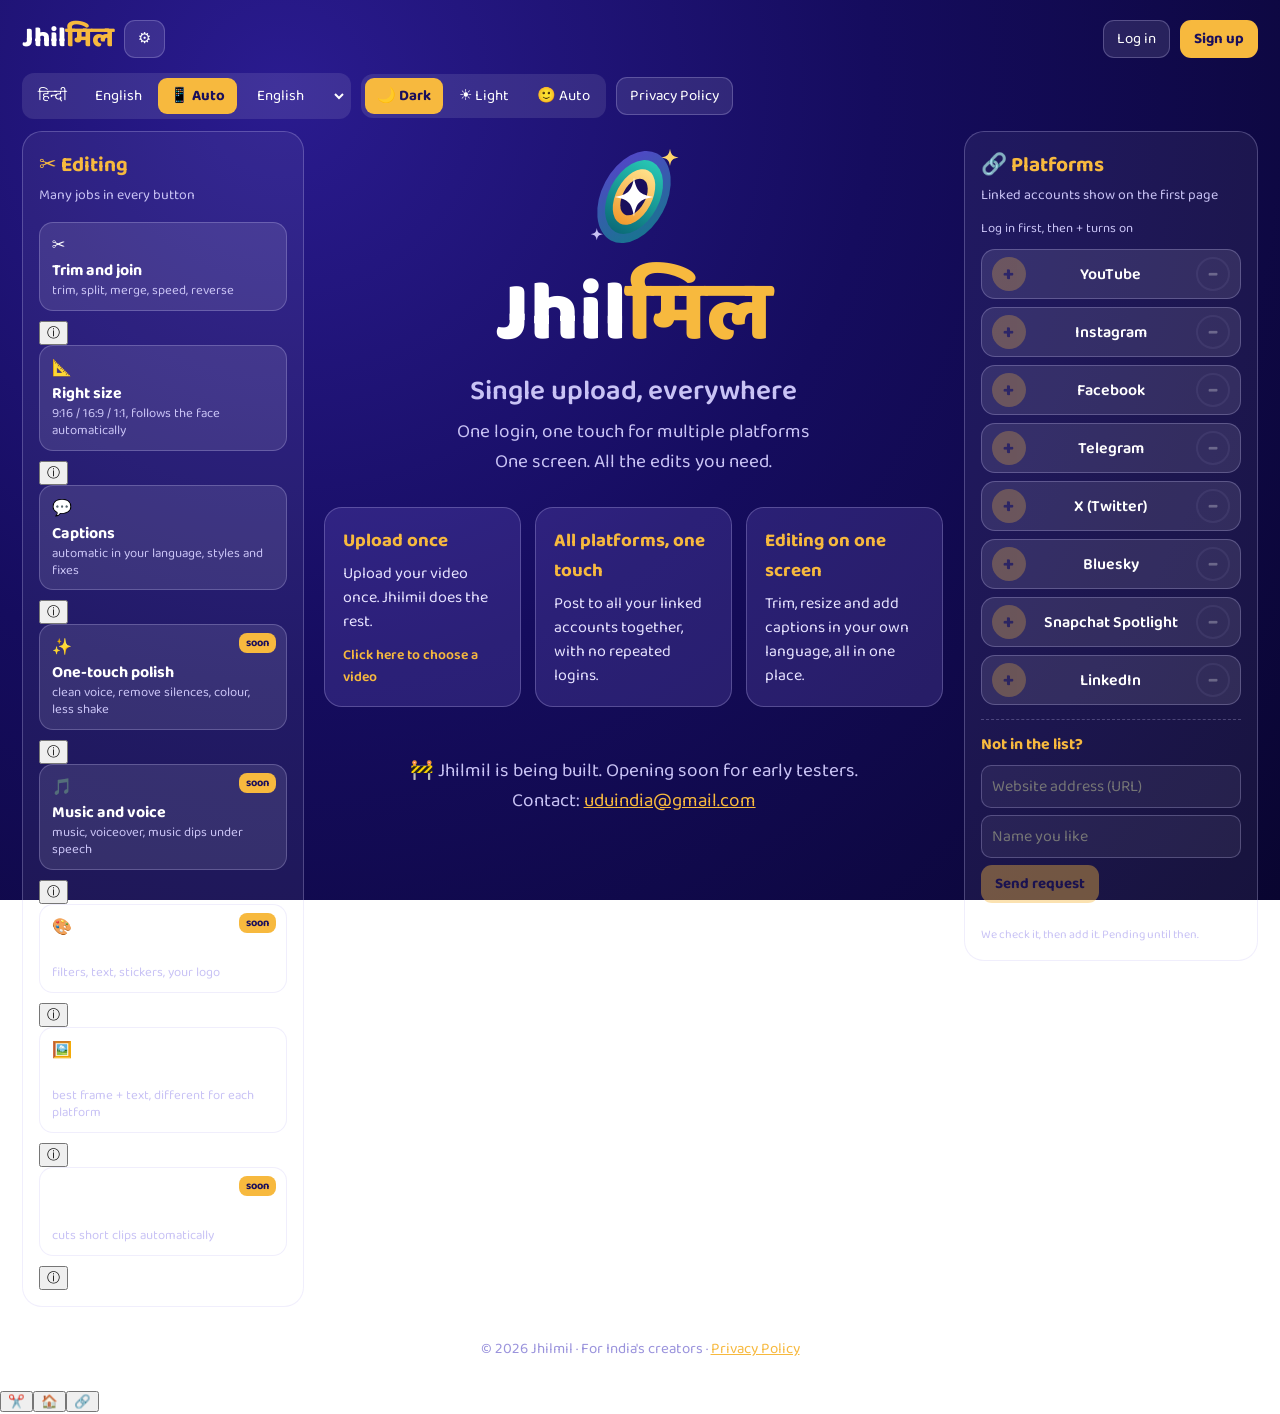
==== index.html @ 84cc346e "Add files via upload" ====
<!doctype html><html lang="hi"><head><meta charset="utf-8"><meta name="viewport" content="width=device-width,initial-scale=1"><title>Jhilmil</title><meta name="description" content="Jhilmil: upload a video once, edit it, publish to all linked platforms in one touch."><link href="https://fonts.googleapis.com/css2?family=Baloo+2:wght@500;600;800&display=swap" rel="stylesheet"><link rel="stylesheet" href="style.css?v=20261120g"></head><body><div class="wrap">
<div class="top"><a class="brand" href="index.html">Jhil<span>मिल</span></a><div class="nv" id="nv"><a class="b nvh" href="index.html" data-i="home">Home</a><button class="b" id="bk" data-i="back">Back</button><button class="b" id="fw" data-i="fwd">Forward</button></div><button class="b gear" id="gear" aria-label="Settings" aria-expanded="false">⚙️</button><div class="sp"></div><span id="who"></span><button class="b" id="bl" data-i="login">Log in</button><button class="b pri" id="bs" data-i="signup">Sign up</button><button class="b" id="bo" data-i="logout" hidden>Log out</button></div>
<div class="ctl"><div class="grp" role="group" aria-label="Language"><button data-lang-btn="hi">हिन्दी</button><button data-lang-btn="en">English</button><button data-lang-btn="auto" title="Auto: phone/browser language">📱 Auto</button><select id="mylang" aria-label="My language"></select></div><div class="grp" role="group" aria-label="Theme"><button data-theme-btn="dark" aria-pressed="true">🌙 Dark</button><button data-theme-btn="light">☀️ Light</button><button data-theme-btn="user">🙂 Auto</button></div><a class="b top-pv" href="privacy.html" data-i="privacy">Privacy Policy</a></div>
<main class="stage" data-view="home">
<aside class="panel" aria-label="Editing" data-v="edit"><h2 data-i="ed_t"></h2><p class="ps" data-i="ed_s"></p><p class="hold" data-i="hold"></p><div class="eds"><div class="edw"><button class="ed" data-ed="e1"><span class="ic">✂️</span><b data-i="e1t"></b><small data-i="e1d"></small></button><button class="inf" data-inf="e1" aria-label="info">ⓘ</button></div><div class="edw"><button class="ed" data-ed="e2"><span class="ic">📐</span><b data-i="e2t"></b><small data-i="e2d"></small></button><button class="inf" data-inf="e2" aria-label="info">ⓘ</button></div><div class="edw"><button class="ed" data-ed="e3"><span class="ic">💬</span><b data-i="e3t"></b><small data-i="e3d"></small></button><button class="inf" data-inf="e3" aria-label="info">ⓘ</button></div><div class="edw"><button class="ed" data-ed="e4"><span class="ic">✨</span><b data-i="e4t"></b><small data-i="e4d"></small><span class="sb" data-i="soonb"></span></button><button class="inf" data-inf="e4" aria-label="info">ⓘ</button></div><div class="edw"><button class="ed" data-ed="e5"><span class="ic">🎵</span><b data-i="e5t"></b><small data-i="e5d"></small><span class="sb" data-i="soonb"></span></button><button class="inf" data-inf="e5" aria-label="info">ⓘ</button></div><div class="edw"><button class="ed" data-ed="e6"><span class="ic">🎨</span><b data-i="e6t"></b><small data-i="e6d"></small><span class="sb" data-i="soonb"></span></button><button class="inf" data-inf="e6" aria-label="info">ⓘ</button></div><div class="edw"><button class="ed" data-ed="e7"><span class="ic">🖼️</span><b data-i="e7t"></b><small data-i="e7d"></small></button><button class="inf" data-inf="e7" aria-label="info">ⓘ</button></div><div class="edw"><button class="ed" data-ed="e8"><span class="ic">⚡</span><b data-i="e8t"></b><small data-i="e8d"></small><span class="sb" data-i="soonb"></span></button><button class="inf" data-inf="e8" aria-label="info">ⓘ</button></div></div></aside>
<section class="mid" data-v="home"><div class="hero"><svg width="120" height="120" viewBox="0 0 200 200" aria-label="Jhilmil logo"><defs><linearGradient id="ga" x1="0" y1="0" x2="1" y2="1"><stop offset="0" stop-color="#5B3FD0"/><stop offset="1" stop-color="#0E7C86"/></linearGradient><linearGradient id="gb" x1="0" y1="0" x2="0" y2="1"><stop offset="0" stop-color="#27C6B3"/><stop offset="1" stop-color="#0B6B78"/></linearGradient><linearGradient id="gc" x1="0" y1="0" x2="0" y2="1"><stop offset="0" stop-color="#FFE08A"/><stop offset="1" stop-color="#F29A2E"/></linearGradient></defs><g transform="rotate(28 100 100)"><ellipse cx="100" cy="100" rx="54" ry="82" fill="url(#ga)"/><ellipse cx="100" cy="100" rx="42" ry="66" fill="url(#gb)"/><ellipse cx="100" cy="100" rx="30" ry="50" fill="url(#gc)"/><ellipse cx="100" cy="100" rx="19" ry="33" fill="#1A0F5C"/></g><path transform="translate(100 100) scale(0.95)" d="M0 -34 C4 -10 10 -4 34 0 C10 4 4 10 0 34 C-4 10 -10 4 -34 0 C-10 -4 -4 -10 0 -34 Z" fill="#fff"/><path transform="translate(160 34) scale(0.42)" d="M0 -34 C4 -10 10 -4 34 0 C10 4 4 10 0 34 C-4 10 -10 4 -34 0 C-10 -4 -4 -10 0 -34 Z" fill="#FFD66B"/><path transform="translate(38 162) scale(0.3)" d="M0 -34 C4 -10 10 -4 34 0 C10 4 4 10 0 34 C-4 10 -10 4 -34 0 C-10 -4 -4 -10 0 -34 Z" fill="#C9C3F5"/></svg><h1>Jhil<span class="g">मिल</span></h1><p class="tag" data-i="tag"></p><p class="sub"><span data-i="l1"></span><br><span data-i="l2"></span></p></div>
<div class="cards"><div class="card up" id="up" tabindex="0" role="button"><h3 data-i="c1t"></h3><p data-i="c1p"></p><span class="hint" data-i="c1h"></span></div><div class="card go" data-go="plat" tabindex="0" role="button"><h3 data-i="c2t"></h3><p data-i="c2p"></p></div><div class="card go" data-go="edit" tabindex="0" role="button"><h3 data-i="c3t"></h3><p data-i="c3p"></p></div></div>
<input type="file" id="vf" accept="video/*" hidden><p id="upmsg" aria-live="polite"></p>
<p class="sub"><span data-i="soon"></span><br><span data-i="contact"></span>: <a href="mailto:uduindia@gmail.com">uduindia@gmail.com</a></p></section>
<aside class="panel" aria-label="Platforms" data-v="plat"><h2 data-i="pl_t"></h2><p class="ps" data-i="pl_s"></p><p class="lock" id="lock" data-i="pl_lock"></p><div class="pl" data-pl="YouTube"><button class="pm pa" aria-label="add YouTube">+</button><div class="nm">YouTube<i hidden data-i="on"></i></div><button class="pm mi pr" aria-label="remove YouTube" disabled>−</button></div><div class="pl" data-pl="Instagram"><button class="pm pa" aria-label="add Instagram">+</button><div class="nm">Instagram<i hidden data-i="on"></i></div><button class="pm mi pr" aria-label="remove Instagram" disabled>−</button></div><div class="pl" data-pl="Facebook"><button class="pm pa" aria-label="add Facebook">+</button><div class="nm">Facebook<i hidden data-i="on"></i></div><button class="pm mi pr" aria-label="remove Facebook" disabled>−</button></div><div class="pl" data-pl="Telegram"><button class="pm pa" aria-label="add Telegram">+</button><div class="nm">Telegram<i hidden data-i="on"></i></div><button class="pm mi pr" aria-label="remove Telegram" disabled>−</button></div><div class="pl" data-pl="X (Twitter)"><button class="pm pa" aria-label="add X (Twitter)">+</button><div class="nm">X (Twitter)<i hidden data-i="on"></i></div><button class="pm mi pr" aria-label="remove X (Twitter)" disabled>−</button></div><div class="pl" data-pl="Bluesky"><button class="pm pa" aria-label="add Bluesky">+</button><div class="nm">Bluesky<i hidden data-i="on"></i></div><button class="pm mi pr" aria-label="remove Bluesky" disabled>−</button></div><div class="pl" data-pl="Snapchat Spotlight"><button class="pm pa" aria-label="add Snapchat Spotlight">+</button><div class="nm">Snapchat Spotlight<i hidden data-i="on"></i></div><button class="pm mi pr" aria-label="remove Snapchat Spotlight" disabled>−</button></div><div class="pl" data-pl="LinkedIn"><button class="pm pa" aria-label="add LinkedIn">+</button><div class="nm">LinkedIn<i hidden data-i="on"></i></div><button class="pm mi pr" aria-label="remove LinkedIn" disabled>−</button></div>
<div class="req"><h3 data-i="req_t"></h3><input type="text" id="ru" data-keep="ru" inputmode="url" autocomplete="off"><input type="text" id="rn" data-keep="rn" autocomplete="off"><button class="b pri" id="rb" data-i="req_b" disabled></button><p class="err" id="re"></p><p class="note2" data-i="req_note"></p><div id="rl"></div></div></aside>
</main>
<footer>© 2026 Jhilmil · <span data-i="foot"></span> · <a href="privacy.html" data-i="privacy">Privacy Policy</a></footer></div>
<dialog id="dg"><h2 id="dt"></h2><button class="b gbtn" id="dgo" data-i="m_g"></button><label id="lc"><input type="checkbox" id="c1" data-keep="c1"><span><span data-i="m_consent"></span> (<a href="privacy.html" target="_blank" rel="noopener" data-i="m_policy"></a>)</span></label><label id="ll"><input type="checkbox" id="c2" data-keep="c2"><span data-i="m_learn"></span></label><div id="ln"><input type="text" id="nm" data-keep="nm" autocomplete="name"></div><p class="lock" data-i="m_note"></p><button class="b" id="dc" data-i="m_close"></button></dialog>
<nav class="tabs" id="tabs" aria-label="Sections"><button data-view="edit"><span>✂️</span><em data-i="tab_e"></em></button><button data-view="home"><span>🏠</span><em data-i="tab_h"></em></button><button data-view="plat"><span>🔗</span><em data-i="tab_p"></em></button></nav><dialog id="sh" class="sheet"><h2 id="sht"></h2><p class="lock" id="shd"></p><ul id="shl" class="fl"></ul><button class="b pri gbtn" id="shc" data-i="m_close"></button></dialog><div id="toast" role="status"></div>
<script src="i18n.js?v=20261120g"></script><script src="app.js?v=20261120g"></script></body></html>
---- style.css ----
*{box-sizing:border-box}
:root{--bg:radial-gradient(circle at 22% 10%,#2A1B8F 0%,#150C5E 46%,#090530 100%);--tx:#fff;--sub:#C9C3F5;--ac:#F7B93E;--card:rgba(160,140,255,.16);--panel:rgba(255,255,255,.06);--bd:rgba(201,195,245,.28);--bt:#E6E2FF;--ft:#9A93DC;--btn:rgba(255,255,255,.1);--btx:#1A0F5C;--pri:#F7B93E;--ok:#5FE0A0}
:root[data-theme=light]{--bg:linear-gradient(180deg,#F5EBD5 0%,#E9D9B8 100%);--tx:#2A1B5E;--sub:#5C4B8C;--ac:#8F5200;--card:#E3D9FA;--panel:#FBF4E2;--bd:#BFAEEA;--bt:#33246B;--ft:#6A5A98;--btn:rgba(91,63,208,.12);--btx:#fff;--pri:#5B3FD0;--ok:#1D7F4E}
body{margin:0;font-family:'Baloo 2','Nirmala UI','Noto Sans',system-ui,sans-serif;color:var(--tx);background:var(--bg);background-attachment:fixed;min-height:100vh}
a{color:var(--ac)}.wrap{max-width:1500px;margin:0 auto;padding:16px 22px 28px}.wrap.doc{max-width:860px}
.top{display:flex;gap:10px;align-items:center;flex-wrap:wrap}.top .sp{flex:1}
.brand{font-size:28px;font-weight:800;text-decoration:none;color:var(--tx)}.brand span,.g{color:var(--ac)}
.nv{display:flex;gap:6px}.nv[hidden]{display:none}
.b{font:inherit;font-size:15px;border:1px solid var(--bd);border-radius:11px;padding:6px 13px;background:var(--btn);color:var(--tx);cursor:pointer;text-decoration:none;display:inline-block}.b:hover{filter:brightness(1.12)}.b[disabled]{opacity:.4;cursor:not-allowed}
.b.pri{background:var(--pri);color:var(--btx);border-color:transparent;font-weight:700}
.ctl{display:flex;gap:10px;flex-wrap:wrap;align-items:center;margin:12px 0}.grp{display:flex;gap:4px;background:var(--btn);padding:4px;border-radius:12px;align-items:center}
.grp button,.grp select{font:inherit;font-size:15px;border:0;border-radius:9px;padding:6px 12px;background:transparent;color:var(--tx);cursor:pointer}.grp button[aria-pressed=true],.grp select.on{background:var(--pri);color:var(--btx);font-weight:700}.grp select option{color:#000}
.stage{display:grid;grid-template-columns:clamp(200px,22vw,320px) minmax(0,1fr) clamp(215px,23vw,340px);gap:clamp(12px,1.6vw,22px);align-items:start;margin-top:10px}
.panel{background:var(--panel);border:1px solid var(--bd);border-radius:20px;padding:16px}.panel h2{margin:0;font-size:21px;color:var(--ac)}.panel .ps{margin:2px 0 12px;color:var(--sub);font-size:14px}
.ed{display:block;width:100%;text-align:start;font:inherit;background:var(--btn);border:1px solid var(--bd);color:var(--tx);border-radius:14px;padding:10px 12px;margin-bottom:9px;cursor:pointer;position:relative}
.ed b{display:block;font-size:16px;padding-inline-end:46px}.ed small{color:var(--sub);font-size:13px;line-height:1.3;display:block}.ed:hover{filter:brightness(1.1)}
.sb{position:absolute;top:8px;inset-inline-end:10px;font-size:11px;background:var(--ac);color:var(--btx);border-radius:8px;padding:1px 7px;font-weight:700}
.mid{text-align:center;min-width:0}.hero{padding:6px 0 4px}.hero h1{font-size:clamp(44px,7vw,84px);margin:6px 0 0;font-weight:800;line-height:1.05}
.tag{font-size:clamp(20px,2.4vw,28px);font-weight:600;color:var(--sub);margin:10px 0 4px}.sub{color:var(--sub);font-size:clamp(16px,1.7vw,19px);line-height:1.55;margin:0}
.cards{display:grid;grid-template-columns:repeat(auto-fit,minmax(165px,1fr));gap:14px;margin:26px 0 18px;text-align:start}
.card{background:var(--card);border:1px solid var(--bd);border-radius:18px;padding:18px}.card h3{margin:0 0 6px;color:var(--ac)}.card p{margin:0;color:var(--bt);line-height:1.5}
.card.up{cursor:pointer}.card.up:hover{filter:brightness(1.06)}.card .hint{display:block;margin-top:10px;font-size:14px;color:var(--ac);font-weight:600}
#upmsg{min-height:24px;color:var(--ok);font-weight:600;margin:0 0 8px}
.pl{display:flex;align-items:center;gap:8px;background:var(--btn);border:1px solid var(--bd);border-radius:14px;padding:7px 10px;margin-bottom:8px}.pl .nm{flex:1;text-align:center;font-size:16px;font-weight:600}.pl .nm i{display:block;font-style:normal;font-size:12px;color:var(--ok)}
.pm{width:34px;height:34px;border-radius:50%;border:0;font:inherit;font-size:20px;line-height:1;cursor:pointer;background:var(--pri);color:var(--btx);font-weight:800}.pm.mi{background:transparent;border:2px solid var(--bd);color:var(--tx)}.pm[disabled]{opacity:.28;cursor:not-allowed}
.lock{font-size:13px;color:var(--sub);margin:0 0 10px}
.req{margin-top:14px;border-top:1px dashed var(--bd);padding-top:12px}.req h3{margin:0 0 8px;font-size:16px;color:var(--ac)}.req input[type=text]{width:100%;font:inherit;padding:8px 10px;border-radius:10px;border:1px solid var(--bd);background:var(--panel);color:var(--tx);margin-bottom:7px}.req .note2{font-size:12px;color:var(--sub);margin:6px 0 0}
.pend{font-size:13px;color:var(--sub);margin:4px 0}.pend b{color:var(--tx)}.pend em{font-style:normal;background:var(--ac);color:var(--btx);border-radius:7px;padding:0 6px;font-size:11px;margin-inline-start:5px}
.err{color:#E0555F;font-size:13px;min-height:16px;margin:0}
dialog{border:1px solid var(--bd);border-radius:20px;background:var(--panel);color:var(--tx);max-width:420px;width:92%;padding:22px;font-family:inherit}dialog::backdrop{background:rgba(10,5,40,.6)}
dialog h2{margin:0 0 10px;color:var(--ac)}dialog label{display:flex;gap:8px;align-items:flex-start;margin:10px 0;font-size:15px;line-height:1.4}dialog input[type=checkbox]{margin-top:4px;width:18px;height:18px;flex:none}dialog input[type=text]{width:100%;font:inherit;padding:8px 10px;border-radius:10px;border:1px solid var(--bd);background:transparent;color:var(--tx)}
.gbtn{width:100%;padding:11px;font-size:17px}
#toast{position:fixed;left:50%;bottom:22px;transform:translateX(-50%);background:var(--pri);color:var(--btx);padding:10px 18px;border-radius:14px;font-weight:600;opacity:0;pointer-events:none;transition:opacity .25s;z-index:9;max-width:92%}#toast.on{opacity:1}
footer{margin-top:30px;color:var(--ft);font-size:15px;text-align:center}.doc h1{font-size:38px}.doc h2{color:var(--ac);margin-top:28px}.doc p,.doc li{color:var(--bt);line-height:1.6;font-size:17px}.note{background:rgba(247,185,62,.16);border:1px solid var(--ac);border-radius:12px;padding:12px 16px}
@media(max-width:959px){.stage{grid-template-columns:1fr 1fr}.mid{order:-1;grid-column:1/-1}}
@media(max-width:599px){.stage{grid-template-columns:1fr}.wrap{padding:12px 12px 24px}.brand{font-size:24px}.panel{padding:13px}}
@media(max-width:599px){.cards{grid-template-columns:1fr}}
@media(max-width:1099px){.pl .nm{font-size:14px}.ed b{font-size:15px}.pm{width:30px;height:30px}}
@media(min-width:1920px){html{zoom:1.2}}
@media(min-width:2400px){html{zoom:1.5}}
@media(min-width:3200px){html{zoom:2}}
@media(max-width:380px){.ctl{gap:6px}.grp button,.grp select{padding:5px 8px;font-size:14px}.b{padding:5px 10px}}
html{-webkit-text-size-adjust:100%}.panel,.card,.ed,.pl{overflow-wrap:break-word}img,svg{max-width:100%}
[hidden]{display:none!important}
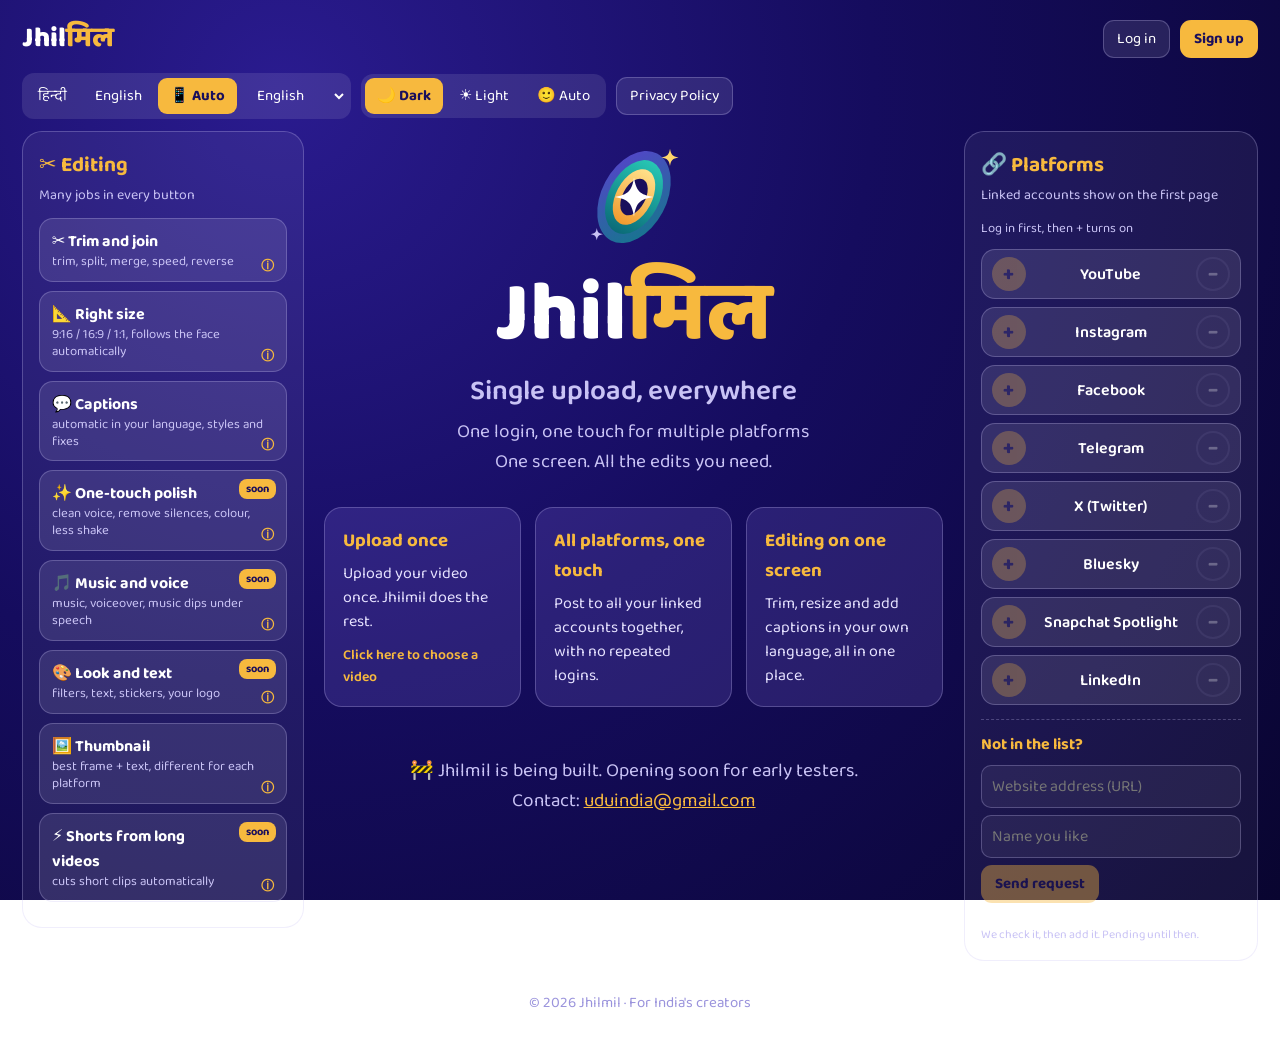
==== commit 9d8ca908: "Add files via upload" ====
--- a/index.html
+++ b/index.html
@@ -1,16 +1,16 @@
-<!doctype html><html lang="hi"><head><meta charset="utf-8"><meta name="viewport" content="width=device-width,initial-scale=1"><title>Jhilmil</title><meta name="description" content="Jhilmil: upload a video once, edit it, publish to all linked platforms in one touch."><link href="https://fonts.googleapis.com/css2?family=Baloo+2:wght@500;600;800&display=swap" rel="stylesheet"><link rel="stylesheet" href="style.css?v=20261120g"></head><body><div class="wrap">
-<div class="top"><a class="brand" href="index.html">Jhil<span>मिल</span></a><div class="nv" id="nv"><a class="b nvh" href="index.html" data-i="home">Home</a><button class="b" id="bk" data-i="back">Back</button><button class="b" id="fw" data-i="fwd">Forward</button></div><button class="b gear" id="gear" aria-label="Settings" aria-expanded="false">⚙️</button><div class="sp"></div><span id="who"></span><button class="b" id="bl" data-i="login">Log in</button><button class="b pri" id="bs" data-i="signup">Sign up</button><button class="b" id="bo" data-i="logout" hidden>Log out</button></div>
-<div class="ctl"><div class="grp" role="group" aria-label="Language"><button data-lang-btn="hi">हिन्दी</button><button data-lang-btn="en">English</button><button data-lang-btn="auto" title="Auto: phone/browser language">📱 Auto</button><select id="mylang" aria-label="My language"></select></div><div class="grp" role="group" aria-label="Theme"><button data-theme-btn="dark" aria-pressed="true">🌙 Dark</button><button data-theme-btn="light">☀️ Light</button><button data-theme-btn="user">🙂 Auto</button></div><a class="b top-pv" href="privacy.html" data-i="privacy">Privacy Policy</a></div>
-<main class="stage" data-view="home">
-<aside class="panel" aria-label="Editing" data-v="edit"><h2 data-i="ed_t"></h2><p class="ps" data-i="ed_s"></p><p class="hold" data-i="hold"></p><div class="eds"><div class="edw"><button class="ed" data-ed="e1"><span class="ic">✂️</span><b data-i="e1t"></b><small data-i="e1d"></small></button><button class="inf" data-inf="e1" aria-label="info">ⓘ</button></div><div class="edw"><button class="ed" data-ed="e2"><span class="ic">📐</span><b data-i="e2t"></b><small data-i="e2d"></small></button><button class="inf" data-inf="e2" aria-label="info">ⓘ</button></div><div class="edw"><button class="ed" data-ed="e3"><span class="ic">💬</span><b data-i="e3t"></b><small data-i="e3d"></small></button><button class="inf" data-inf="e3" aria-label="info">ⓘ</button></div><div class="edw"><button class="ed" data-ed="e4"><span class="ic">✨</span><b data-i="e4t"></b><small data-i="e4d"></small><span class="sb" data-i="soonb"></span></button><button class="inf" data-inf="e4" aria-label="info">ⓘ</button></div><div class="edw"><button class="ed" data-ed="e5"><span class="ic">🎵</span><b data-i="e5t"></b><small data-i="e5d"></small><span class="sb" data-i="soonb"></span></button><button class="inf" data-inf="e5" aria-label="info">ⓘ</button></div><div class="edw"><button class="ed" data-ed="e6"><span class="ic">🎨</span><b data-i="e6t"></b><small data-i="e6d"></small><span class="sb" data-i="soonb"></span></button><button class="inf" data-inf="e6" aria-label="info">ⓘ</button></div><div class="edw"><button class="ed" data-ed="e7"><span class="ic">🖼️</span><b data-i="e7t"></b><small data-i="e7d"></small></button><button class="inf" data-inf="e7" aria-label="info">ⓘ</button></div><div class="edw"><button class="ed" data-ed="e8"><span class="ic">⚡</span><b data-i="e8t"></b><small data-i="e8d"></small><span class="sb" data-i="soonb"></span></button><button class="inf" data-inf="e8" aria-label="info">ⓘ</button></div></div></aside>
-<section class="mid" data-v="home"><div class="hero"><svg width="120" height="120" viewBox="0 0 200 200" aria-label="Jhilmil logo"><defs><linearGradient id="ga" x1="0" y1="0" x2="1" y2="1"><stop offset="0" stop-color="#5B3FD0"/><stop offset="1" stop-color="#0E7C86"/></linearGradient><linearGradient id="gb" x1="0" y1="0" x2="0" y2="1"><stop offset="0" stop-color="#27C6B3"/><stop offset="1" stop-color="#0B6B78"/></linearGradient><linearGradient id="gc" x1="0" y1="0" x2="0" y2="1"><stop offset="0" stop-color="#FFE08A"/><stop offset="1" stop-color="#F29A2E"/></linearGradient></defs><g transform="rotate(28 100 100)"><ellipse cx="100" cy="100" rx="54" ry="82" fill="url(#ga)"/><ellipse cx="100" cy="100" rx="42" ry="66" fill="url(#gb)"/><ellipse cx="100" cy="100" rx="30" ry="50" fill="url(#gc)"/><ellipse cx="100" cy="100" rx="19" ry="33" fill="#1A0F5C"/></g><path transform="translate(100 100) scale(0.95)" d="M0 -34 C4 -10 10 -4 34 0 C10 4 4 10 0 34 C-4 10 -10 4 -34 0 C-10 -4 -4 -10 0 -34 Z" fill="#fff"/><path transform="translate(160 34) scale(0.42)" d="M0 -34 C4 -10 10 -4 34 0 C10 4 4 10 0 34 C-4 10 -10 4 -34 0 C-10 -4 -4 -10 0 -34 Z" fill="#FFD66B"/><path transform="translate(38 162) scale(0.3)" d="M0 -34 C4 -10 10 -4 34 0 C10 4 4 10 0 34 C-4 10 -10 4 -34 0 C-10 -4 -4 -10 0 -34 Z" fill="#C9C3F5"/></svg><h1>Jhil<span class="g">मिल</span></h1><p class="tag" data-i="tag"></p><p class="sub"><span data-i="l1"></span><br><span data-i="l2"></span></p></div>
-<div class="cards"><div class="card up" id="up" tabindex="0" role="button"><h3 data-i="c1t"></h3><p data-i="c1p"></p><span class="hint" data-i="c1h"></span></div><div class="card go" data-go="plat" tabindex="0" role="button"><h3 data-i="c2t"></h3><p data-i="c2p"></p></div><div class="card go" data-go="edit" tabindex="0" role="button"><h3 data-i="c3t"></h3><p data-i="c3p"></p></div></div>
+<!doctype html><html lang="hi"><head><meta charset="utf-8"><meta name="viewport" content="width=device-width,initial-scale=1"><title>Jhilmil</title><meta name="description" content="Jhilmil: upload a video once, edit it, publish to all linked platforms in one touch."><link href="https://fonts.googleapis.com/css2?family=Baloo+2:wght@500;600;800&display=swap" rel="stylesheet"><link rel="stylesheet" href="style.css?v=20261120h"></head><body><div class="wrap">
+<div class="top"><a class="brand" href="index.html">Jhil<span>मिल</span></a><div class="nv" id="nv"><a class="b" href="index.html" data-i="home">Home</a><button class="b" id="bk" data-i="back">Back</button><button class="b" id="fw" data-i="fwd">Forward</button></div><div class="sp"></div><span id="who"></span><button class="b" id="bl" data-i="login">Log in</button><button class="b pri" id="bs" data-i="signup">Sign up</button><button class="b" id="bo" data-i="logout" hidden>Log out</button></div>
+<div class="ctl"><div class="grp" role="group" aria-label="Language"><button data-lang-btn="hi">हिन्दी</button><button data-lang-btn="en">English</button><button data-lang-btn="auto" title="Auto: phone/browser language">📱 Auto</button><select id="mylang" aria-label="My language"></select></div><div class="grp" role="group" aria-label="Theme"><button data-theme-btn="dark" aria-pressed="true">🌙 Dark</button><button data-theme-btn="light">☀️ Light</button><button data-theme-btn="user">🙂 Auto</button></div><a class="b" href="privacy.html" data-i="privacy">Privacy Policy</a></div>
+<main class="stage">
+<aside class="panel" aria-label="Editing"><h2 data-i="ed_t"></h2><p class="ps" data-i="ed_s"></p><button class="ed" data-ed="e1"><b>✂️ <span data-i="e1t"></span></b><small data-i="e1d"></small><span class="inf" data-inf="e1" tabindex="0" role="button" aria-label="info">ⓘ</span></button><button class="ed" data-ed="e2"><b>📐 <span data-i="e2t"></span></b><small data-i="e2d"></small><span class="inf" data-inf="e2" tabindex="0" role="button" aria-label="info">ⓘ</span></button><button class="ed" data-ed="e3"><b>💬 <span data-i="e3t"></span></b><small data-i="e3d"></small><span class="inf" data-inf="e3" tabindex="0" role="button" aria-label="info">ⓘ</span></button><button class="ed" data-ed="e4"><b>✨ <span data-i="e4t"></span></b><small data-i="e4d"></small><span class="sb" data-i="soonb"></span><span class="inf" data-inf="e4" tabindex="0" role="button" aria-label="info">ⓘ</span></button><button class="ed" data-ed="e5"><b>🎵 <span data-i="e5t"></span></b><small data-i="e5d"></small><span class="sb" data-i="soonb"></span><span class="inf" data-inf="e5" tabindex="0" role="button" aria-label="info">ⓘ</span></button><button class="ed" data-ed="e6"><b>🎨 <span data-i="e6t"></span></b><small data-i="e6d"></small><span class="sb" data-i="soonb"></span><span class="inf" data-inf="e6" tabindex="0" role="button" aria-label="info">ⓘ</span></button><button class="ed" data-ed="e7"><b>🖼️ <span data-i="e7t"></span></b><small data-i="e7d"></small><span class="inf" data-inf="e7" tabindex="0" role="button" aria-label="info">ⓘ</span></button><button class="ed" data-ed="e8"><b>⚡ <span data-i="e8t"></span></b><small data-i="e8d"></small><span class="sb" data-i="soonb"></span><span class="inf" data-inf="e8" tabindex="0" role="button" aria-label="info">ⓘ</span></button></aside>
+<section class="mid"><div class="hero"><svg width="120" height="120" viewBox="0 0 200 200" aria-label="Jhilmil logo"><defs><linearGradient id="ga" x1="0" y1="0" x2="1" y2="1"><stop offset="0" stop-color="#5B3FD0"/><stop offset="1" stop-color="#0E7C86"/></linearGradient><linearGradient id="gb" x1="0" y1="0" x2="0" y2="1"><stop offset="0" stop-color="#27C6B3"/><stop offset="1" stop-color="#0B6B78"/></linearGradient><linearGradient id="gc" x1="0" y1="0" x2="0" y2="1"><stop offset="0" stop-color="#FFE08A"/><stop offset="1" stop-color="#F29A2E"/></linearGradient></defs><g transform="rotate(28 100 100)"><ellipse cx="100" cy="100" rx="54" ry="82" fill="url(#ga)"/><ellipse cx="100" cy="100" rx="42" ry="66" fill="url(#gb)"/><ellipse cx="100" cy="100" rx="30" ry="50" fill="url(#gc)"/><ellipse cx="100" cy="100" rx="19" ry="33" fill="#1A0F5C"/></g><path transform="translate(100 100) scale(0.95)" d="M0 -34 C4 -10 10 -4 34 0 C10 4 4 10 0 34 C-4 10 -10 4 -34 0 C-10 -4 -4 -10 0 -34 Z" fill="#fff"/><path transform="translate(160 34) scale(0.42)" d="M0 -34 C4 -10 10 -4 34 0 C10 4 4 10 0 34 C-4 10 -10 4 -34 0 C-10 -4 -4 -10 0 -34 Z" fill="#FFD66B"/><path transform="translate(38 162) scale(0.3)" d="M0 -34 C4 -10 10 -4 34 0 C10 4 4 10 0 34 C-4 10 -10 4 -34 0 C-10 -4 -4 -10 0 -34 Z" fill="#C9C3F5"/></svg><h1>Jhil<span class="g">मिल</span></h1><p class="tag" data-i="tag"></p><p class="sub"><span data-i="l1"></span><br><span data-i="l2"></span></p></div>
+<div class="cards"><div class="card up" id="up" tabindex="0" role="button"><h3 data-i="c1t"></h3><p data-i="c1p"></p><span class="hint" data-i="c1h"></span></div><div class="card"><h3 data-i="c2t"></h3><p data-i="c2p"></p></div><div class="card"><h3 data-i="c3t"></h3><p data-i="c3p"></p></div></div>
 <input type="file" id="vf" accept="video/*" hidden><p id="upmsg" aria-live="polite"></p>
 <p class="sub"><span data-i="soon"></span><br><span data-i="contact"></span>: <a href="mailto:uduindia@gmail.com">uduindia@gmail.com</a></p></section>
-<aside class="panel" aria-label="Platforms" data-v="plat"><h2 data-i="pl_t"></h2><p class="ps" data-i="pl_s"></p><p class="lock" id="lock" data-i="pl_lock"></p><div class="pl" data-pl="YouTube"><button class="pm pa" aria-label="add YouTube">+</button><div class="nm">YouTube<i hidden data-i="on"></i></div><button class="pm mi pr" aria-label="remove YouTube" disabled>−</button></div><div class="pl" data-pl="Instagram"><button class="pm pa" aria-label="add Instagram">+</button><div class="nm">Instagram<i hidden data-i="on"></i></div><button class="pm mi pr" aria-label="remove Instagram" disabled>−</button></div><div class="pl" data-pl="Facebook"><button class="pm pa" aria-label="add Facebook">+</button><div class="nm">Facebook<i hidden data-i="on"></i></div><button class="pm mi pr" aria-label="remove Facebook" disabled>−</button></div><div class="pl" data-pl="Telegram"><button class="pm pa" aria-label="add Telegram">+</button><div class="nm">Telegram<i hidden data-i="on"></i></div><button class="pm mi pr" aria-label="remove Telegram" disabled>−</button></div><div class="pl" data-pl="X (Twitter)"><button class="pm pa" aria-label="add X (Twitter)">+</button><div class="nm">X (Twitter)<i hidden data-i="on"></i></div><button class="pm mi pr" aria-label="remove X (Twitter)" disabled>−</button></div><div class="pl" data-pl="Bluesky"><button class="pm pa" aria-label="add Bluesky">+</button><div class="nm">Bluesky<i hidden data-i="on"></i></div><button class="pm mi pr" aria-label="remove Bluesky" disabled>−</button></div><div class="pl" data-pl="Snapchat Spotlight"><button class="pm pa" aria-label="add Snapchat Spotlight">+</button><div class="nm">Snapchat Spotlight<i hidden data-i="on"></i></div><button class="pm mi pr" aria-label="remove Snapchat Spotlight" disabled>−</button></div><div class="pl" data-pl="LinkedIn"><button class="pm pa" aria-label="add LinkedIn">+</button><div class="nm">LinkedIn<i hidden data-i="on"></i></div><button class="pm mi pr" aria-label="remove LinkedIn" disabled>−</button></div>
+<aside class="panel" aria-label="Platforms"><h2 data-i="pl_t"></h2><p class="ps" data-i="pl_s"></p><p class="lock" id="lock" data-i="pl_lock"></p><div class="pl" data-pl="YouTube"><button class="pm pa" aria-label="add YouTube">+</button><div class="nm">YouTube<i hidden data-i="on"></i></div><button class="pm mi pr" aria-label="remove YouTube" disabled>−</button></div><div class="pl" data-pl="Instagram"><button class="pm pa" aria-label="add Instagram">+</button><div class="nm">Instagram<i hidden data-i="on"></i></div><button class="pm mi pr" aria-label="remove Instagram" disabled>−</button></div><div class="pl" data-pl="Facebook"><button class="pm pa" aria-label="add Facebook">+</button><div class="nm">Facebook<i hidden data-i="on"></i></div><button class="pm mi pr" aria-label="remove Facebook" disabled>−</button></div><div class="pl" data-pl="Telegram"><button class="pm pa" aria-label="add Telegram">+</button><div class="nm">Telegram<i hidden data-i="on"></i></div><button class="pm mi pr" aria-label="remove Telegram" disabled>−</button></div><div class="pl" data-pl="X (Twitter)"><button class="pm pa" aria-label="add X (Twitter)">+</button><div class="nm">X (Twitter)<i hidden data-i="on"></i></div><button class="pm mi pr" aria-label="remove X (Twitter)" disabled>−</button></div><div class="pl" data-pl="Bluesky"><button class="pm pa" aria-label="add Bluesky">+</button><div class="nm">Bluesky<i hidden data-i="on"></i></div><button class="pm mi pr" aria-label="remove Bluesky" disabled>−</button></div><div class="pl" data-pl="Snapchat Spotlight"><button class="pm pa" aria-label="add Snapchat Spotlight">+</button><div class="nm">Snapchat Spotlight<i hidden data-i="on"></i></div><button class="pm mi pr" aria-label="remove Snapchat Spotlight" disabled>−</button></div><div class="pl" data-pl="LinkedIn"><button class="pm pa" aria-label="add LinkedIn">+</button><div class="nm">LinkedIn<i hidden data-i="on"></i></div><button class="pm mi pr" aria-label="remove LinkedIn" disabled>−</button></div>
 <div class="req"><h3 data-i="req_t"></h3><input type="text" id="ru" data-keep="ru" inputmode="url" autocomplete="off"><input type="text" id="rn" data-keep="rn" autocomplete="off"><button class="b pri" id="rb" data-i="req_b" disabled></button><p class="err" id="re"></p><p class="note2" data-i="req_note"></p><div id="rl"></div></div></aside>
 </main>
-<footer>© 2026 Jhilmil · <span data-i="foot"></span> · <a href="privacy.html" data-i="privacy">Privacy Policy</a></footer></div>
+<footer>© 2026 Jhilmil · <span data-i="foot"></span></footer></div>
 <dialog id="dg"><h2 id="dt"></h2><button class="b gbtn" id="dgo" data-i="m_g"></button><label id="lc"><input type="checkbox" id="c1" data-keep="c1"><span><span data-i="m_consent"></span> (<a href="privacy.html" target="_blank" rel="noopener" data-i="m_policy"></a>)</span></label><label id="ll"><input type="checkbox" id="c2" data-keep="c2"><span data-i="m_learn"></span></label><div id="ln"><input type="text" id="nm" data-keep="nm" autocomplete="name"></div><p class="lock" data-i="m_note"></p><button class="b" id="dc" data-i="m_close"></button></dialog>
-<nav class="tabs" id="tabs" aria-label="Sections"><button data-view="edit"><span>✂️</span><em data-i="tab_e"></em></button><button data-view="home"><span>🏠</span><em data-i="tab_h"></em></button><button data-view="plat"><span>🔗</span><em data-i="tab_p"></em></button></nav><dialog id="sh" class="sheet"><h2 id="sht"></h2><p class="lock" id="shd"></p><ul id="shl" class="fl"></ul><button class="b pri gbtn" id="shc" data-i="m_close"></button></dialog><div id="toast" role="status"></div>
-<script src="i18n.js?v=20261120g"></script><script src="app.js?v=20261120g"></script></body></html>+<div id="tip" role="tooltip" hidden></div><div id="toast" role="status"></div>
+<script src="i18n.js?v=20261120h"></script><script src="app.js?v=20261120h"></script></body></html>
--- a/style.css
+++ b/style.css
@@ -41,4 +41,10 @@
 @media(min-width:3200px){html{zoom:2}}
 @media(max-width:380px){.ctl{gap:6px}.grp button,.grp select{padding:5px 8px;font-size:14px}.b{padding:5px 10px}}
 html{-webkit-text-size-adjust:100%}.panel,.card,.ed,.pl{overflow-wrap:break-word}img,svg{max-width:100%}
+.inf{position:absolute;bottom:5px;inset-inline-end:8px;font-size:13px;line-height:1;color:var(--ac);padding:3px 4px;cursor:help;font-weight:600}
+.inf:hover,.inf:focus{outline:none;filter:brightness(1.3)}
+#tip{position:fixed;z-index:30;max-width:min(290px,92vw);background:#1B1170;color:#fff;border:1px solid var(--ac);border-radius:12px;padding:8px 11px;font-size:13px;line-height:1.35;box-shadow:0 6px 22px rgba(0,0,0,.35);pointer-events:none}
+:root[data-theme=light] #tip{background:#FBF4E2;color:#2A1B5E}
+#tip b{display:block;font-size:14px;margin-bottom:3px;color:var(--ac)}#tip div{margin:2px 0}#tip em{font-style:normal;font-weight:700}
+#tip .sn{color:var(--ac);font-weight:700}
 [hidden]{display:none!important}
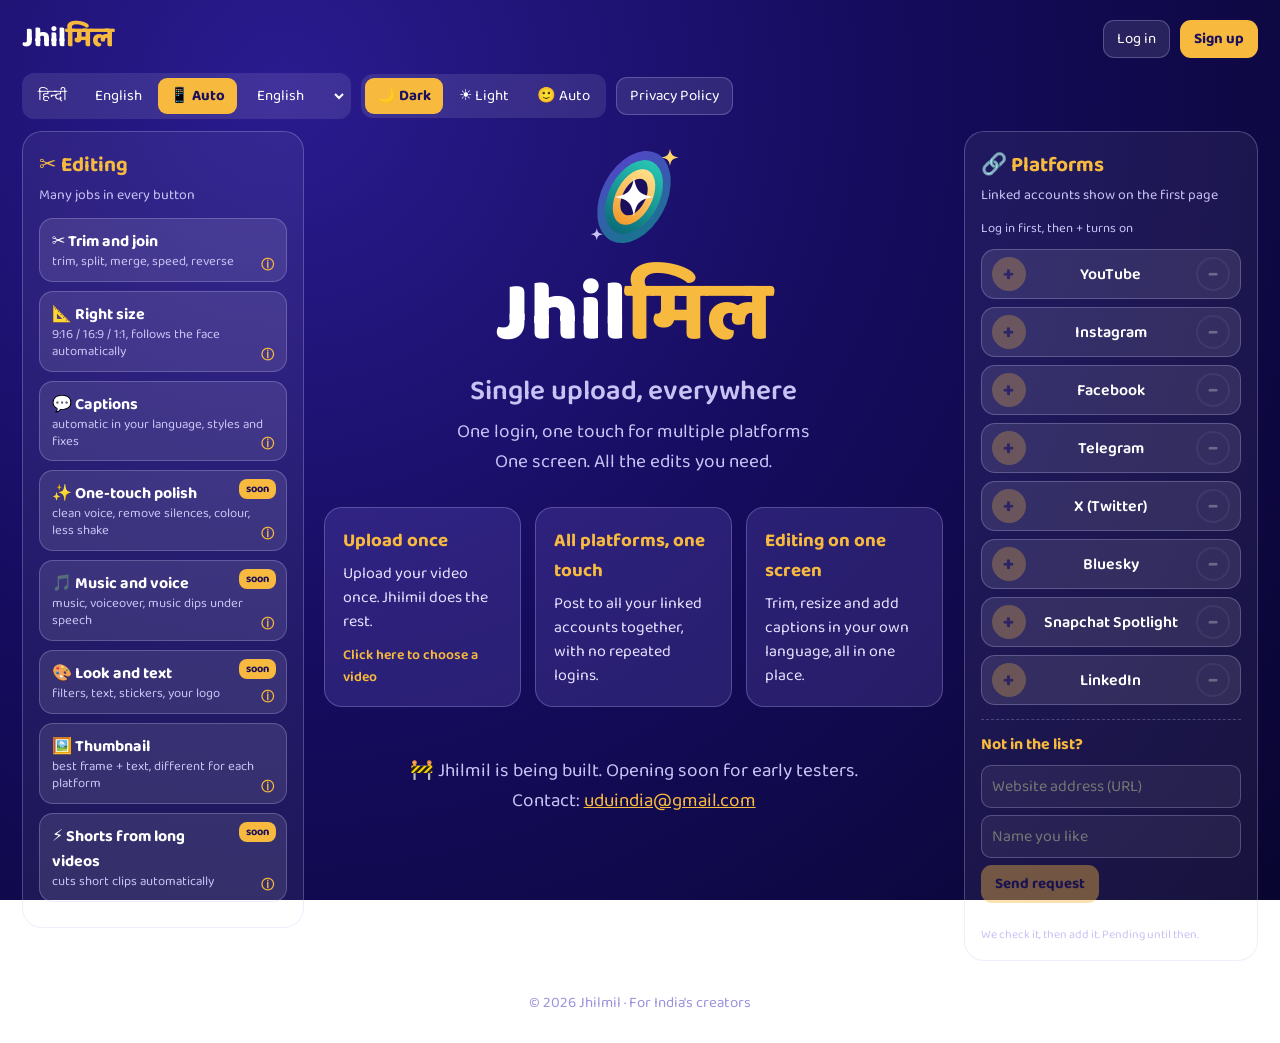
==== commit 01c6666b: "Add files via upload" ====
--- a/index.html
+++ b/index.html
@@ -1,4 +1,4 @@
-<!doctype html><html lang="hi"><head><meta charset="utf-8"><meta name="viewport" content="width=device-width,initial-scale=1"><title>Jhilmil</title><meta name="description" content="Jhilmil: upload a video once, edit it, publish to all linked platforms in one touch."><link href="https://fonts.googleapis.com/css2?family=Baloo+2:wght@500;600;800&display=swap" rel="stylesheet"><link rel="stylesheet" href="style.css?v=20261120h"></head><body><div class="wrap">
+<!doctype html><html lang="hi"><head><meta charset="utf-8"><meta name="viewport" content="width=device-width,initial-scale=1"><title>Jhilmil</title><meta name="description" content="Jhilmil: upload a video once, edit it, publish to all linked platforms in one touch."><link href="https://fonts.googleapis.com/css2?family=Baloo+2:wght@500;600;800&display=swap" rel="stylesheet"><link rel="stylesheet" href="style.css?v=20261120i"></head><body><div class="wrap">
 <div class="top"><a class="brand" href="index.html">Jhil<span>मिल</span></a><div class="nv" id="nv"><a class="b" href="index.html" data-i="home">Home</a><button class="b" id="bk" data-i="back">Back</button><button class="b" id="fw" data-i="fwd">Forward</button></div><div class="sp"></div><span id="who"></span><button class="b" id="bl" data-i="login">Log in</button><button class="b pri" id="bs" data-i="signup">Sign up</button><button class="b" id="bo" data-i="logout" hidden>Log out</button></div>
 <div class="ctl"><div class="grp" role="group" aria-label="Language"><button data-lang-btn="hi">हिन्दी</button><button data-lang-btn="en">English</button><button data-lang-btn="auto" title="Auto: phone/browser language">📱 Auto</button><select id="mylang" aria-label="My language"></select></div><div class="grp" role="group" aria-label="Theme"><button data-theme-btn="dark" aria-pressed="true">🌙 Dark</button><button data-theme-btn="light">☀️ Light</button><button data-theme-btn="user">🙂 Auto</button></div><a class="b" href="privacy.html" data-i="privacy">Privacy Policy</a></div>
 <main class="stage">
@@ -13,4 +13,4 @@
 <footer>© 2026 Jhilmil · <span data-i="foot"></span></footer></div>
 <dialog id="dg"><h2 id="dt"></h2><button class="b gbtn" id="dgo" data-i="m_g"></button><label id="lc"><input type="checkbox" id="c1" data-keep="c1"><span><span data-i="m_consent"></span> (<a href="privacy.html" target="_blank" rel="noopener" data-i="m_policy"></a>)</span></label><label id="ll"><input type="checkbox" id="c2" data-keep="c2"><span data-i="m_learn"></span></label><div id="ln"><input type="text" id="nm" data-keep="nm" autocomplete="name"></div><p class="lock" data-i="m_note"></p><button class="b" id="dc" data-i="m_close"></button></dialog>
 <div id="tip" role="tooltip" hidden></div><div id="toast" role="status"></div>
-<script src="i18n.js?v=20261120h"></script><script src="app.js?v=20261120h"></script></body></html>+<script src="i18n.js?v=20261120i"></script><script src="app.js?v=20261120i"></script></body></html>
--- a/style.css
+++ b/style.css
@@ -41,9 +41,9 @@
 @media(min-width:3200px){html{zoom:2}}
 @media(max-width:380px){.ctl{gap:6px}.grp button,.grp select{padding:5px 8px;font-size:14px}.b{padding:5px 10px}}
 html{-webkit-text-size-adjust:100%}.panel,.card,.ed,.pl{overflow-wrap:break-word}img,svg{max-width:100%}
-.inf{position:absolute;bottom:5px;inset-inline-end:8px;font-size:13px;line-height:1;color:var(--ac);padding:3px 4px;cursor:help;font-weight:600}
+.inf{position:absolute;bottom:2px;inset-inline-end:4px;font-size:13px;line-height:1;color:var(--ac);padding:7px 8px;cursor:help;font-weight:600}
 .inf:hover,.inf:focus{outline:none;filter:brightness(1.3)}
-#tip{position:fixed;z-index:30;max-width:min(290px,92vw);background:#1B1170;color:#fff;border:1px solid var(--ac);border-radius:12px;padding:8px 11px;font-size:13px;line-height:1.35;box-shadow:0 6px 22px rgba(0,0,0,.35);pointer-events:none}
+#tip{position:fixed;z-index:30;background:#1B1170;color:#fff;border:1px solid var(--ac);border-radius:12px;padding:7px 10px;font-size:12.5px;line-height:1.3;box-shadow:0 6px 22px rgba(0,0,0,.35);pointer-events:none}
 :root[data-theme=light] #tip{background:#FBF4E2;color:#2A1B5E}
 #tip b{display:block;font-size:14px;margin-bottom:3px;color:var(--ac)}#tip div{margin:2px 0}#tip em{font-style:normal;font-weight:700}
 #tip .sn{color:var(--ac);font-weight:700}
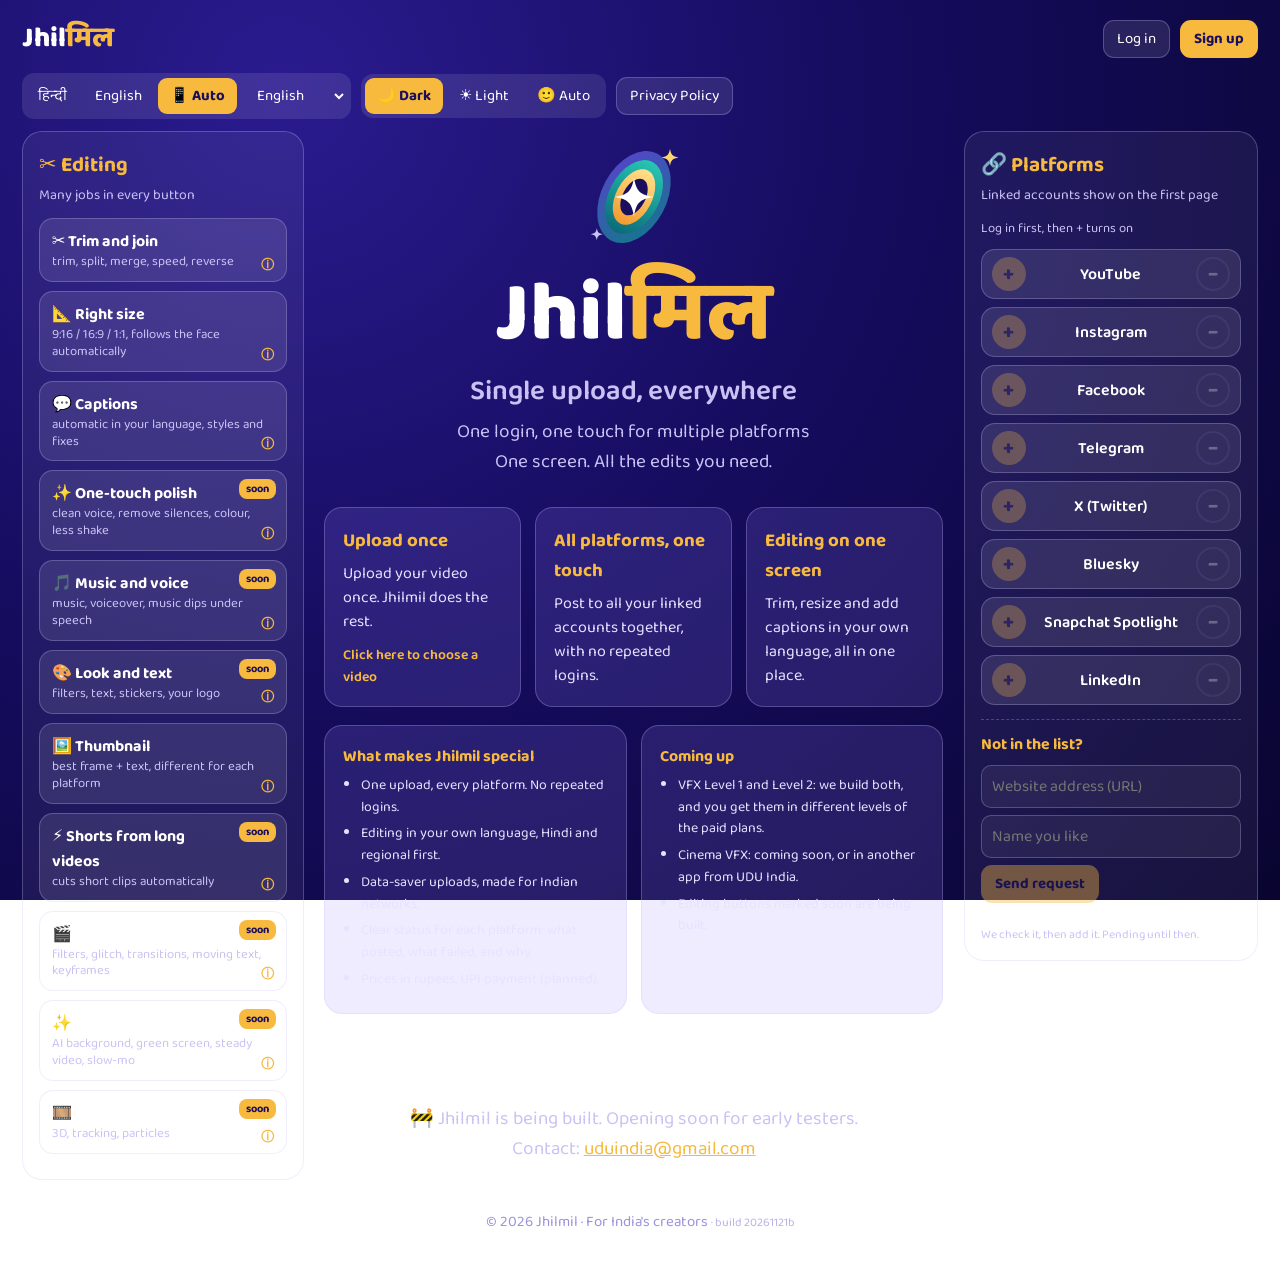
==== commit 61e171c4: "Add files via upload" ====
--- a/index.html
+++ b/index.html
@@ -1,16 +1,16 @@
-<!doctype html><html lang="hi"><head><meta charset="utf-8"><meta name="viewport" content="width=device-width,initial-scale=1"><title>Jhilmil</title><meta name="description" content="Jhilmil: upload a video once, edit it, publish to all linked platforms in one touch."><link href="https://fonts.googleapis.com/css2?family=Baloo+2:wght@500;600;800&display=swap" rel="stylesheet"><link rel="stylesheet" href="style.css?v=20261120i"></head><body><div class="wrap">
+<!doctype html><html lang="hi"><head><meta charset="utf-8"><meta name="viewport" content="width=device-width,initial-scale=1"><title>Jhilmil</title><meta name="description" content="Jhilmil: upload a video once, edit it, publish to all linked platforms in one touch."><link href="https://fonts.googleapis.com/css2?family=Baloo+2:wght@500;600;800&display=swap" rel="stylesheet"><link rel="stylesheet" href="style.css?v=20261121b"></head><body><div class="wrap">
 <div class="top"><a class="brand" href="index.html">Jhil<span>मिल</span></a><div class="nv" id="nv"><a class="b" href="index.html" data-i="home">Home</a><button class="b" id="bk" data-i="back">Back</button><button class="b" id="fw" data-i="fwd">Forward</button></div><div class="sp"></div><span id="who"></span><button class="b" id="bl" data-i="login">Log in</button><button class="b pri" id="bs" data-i="signup">Sign up</button><button class="b" id="bo" data-i="logout" hidden>Log out</button></div>
 <div class="ctl"><div class="grp" role="group" aria-label="Language"><button data-lang-btn="hi">हिन्दी</button><button data-lang-btn="en">English</button><button data-lang-btn="auto" title="Auto: phone/browser language">📱 Auto</button><select id="mylang" aria-label="My language"></select></div><div class="grp" role="group" aria-label="Theme"><button data-theme-btn="dark" aria-pressed="true">🌙 Dark</button><button data-theme-btn="light">☀️ Light</button><button data-theme-btn="user">🙂 Auto</button></div><a class="b" href="privacy.html" data-i="privacy">Privacy Policy</a></div>
 <main class="stage">
-<aside class="panel" aria-label="Editing"><h2 data-i="ed_t"></h2><p class="ps" data-i="ed_s"></p><button class="ed" data-ed="e1"><b>✂️ <span data-i="e1t"></span></b><small data-i="e1d"></small><span class="inf" data-inf="e1" tabindex="0" role="button" aria-label="info">ⓘ</span></button><button class="ed" data-ed="e2"><b>📐 <span data-i="e2t"></span></b><small data-i="e2d"></small><span class="inf" data-inf="e2" tabindex="0" role="button" aria-label="info">ⓘ</span></button><button class="ed" data-ed="e3"><b>💬 <span data-i="e3t"></span></b><small data-i="e3d"></small><span class="inf" data-inf="e3" tabindex="0" role="button" aria-label="info">ⓘ</span></button><button class="ed" data-ed="e4"><b>✨ <span data-i="e4t"></span></b><small data-i="e4d"></small><span class="sb" data-i="soonb"></span><span class="inf" data-inf="e4" tabindex="0" role="button" aria-label="info">ⓘ</span></button><button class="ed" data-ed="e5"><b>🎵 <span data-i="e5t"></span></b><small data-i="e5d"></small><span class="sb" data-i="soonb"></span><span class="inf" data-inf="e5" tabindex="0" role="button" aria-label="info">ⓘ</span></button><button class="ed" data-ed="e6"><b>🎨 <span data-i="e6t"></span></b><small data-i="e6d"></small><span class="sb" data-i="soonb"></span><span class="inf" data-inf="e6" tabindex="0" role="button" aria-label="info">ⓘ</span></button><button class="ed" data-ed="e7"><b>🖼️ <span data-i="e7t"></span></b><small data-i="e7d"></small><span class="inf" data-inf="e7" tabindex="0" role="button" aria-label="info">ⓘ</span></button><button class="ed" data-ed="e8"><b>⚡ <span data-i="e8t"></span></b><small data-i="e8d"></small><span class="sb" data-i="soonb"></span><span class="inf" data-inf="e8" tabindex="0" role="button" aria-label="info">ⓘ</span></button></aside>
-<section class="mid"><div class="hero"><svg width="120" height="120" viewBox="0 0 200 200" aria-label="Jhilmil logo"><defs><linearGradient id="ga" x1="0" y1="0" x2="1" y2="1"><stop offset="0" stop-color="#5B3FD0"/><stop offset="1" stop-color="#0E7C86"/></linearGradient><linearGradient id="gb" x1="0" y1="0" x2="0" y2="1"><stop offset="0" stop-color="#27C6B3"/><stop offset="1" stop-color="#0B6B78"/></linearGradient><linearGradient id="gc" x1="0" y1="0" x2="0" y2="1"><stop offset="0" stop-color="#FFE08A"/><stop offset="1" stop-color="#F29A2E"/></linearGradient></defs><g transform="rotate(28 100 100)"><ellipse cx="100" cy="100" rx="54" ry="82" fill="url(#ga)"/><ellipse cx="100" cy="100" rx="42" ry="66" fill="url(#gb)"/><ellipse cx="100" cy="100" rx="30" ry="50" fill="url(#gc)"/><ellipse cx="100" cy="100" rx="19" ry="33" fill="#1A0F5C"/></g><path transform="translate(100 100) scale(0.95)" d="M0 -34 C4 -10 10 -4 34 0 C10 4 4 10 0 34 C-4 10 -10 4 -34 0 C-10 -4 -4 -10 0 -34 Z" fill="#fff"/><path transform="translate(160 34) scale(0.42)" d="M0 -34 C4 -10 10 -4 34 0 C10 4 4 10 0 34 C-4 10 -10 4 -34 0 C-10 -4 -4 -10 0 -34 Z" fill="#FFD66B"/><path transform="translate(38 162) scale(0.3)" d="M0 -34 C4 -10 10 -4 34 0 C10 4 4 10 0 34 C-4 10 -10 4 -34 0 C-10 -4 -4 -10 0 -34 Z" fill="#C9C3F5"/></svg><h1>Jhil<span class="g">मिल</span></h1><p class="tag" data-i="tag"></p><p class="sub"><span data-i="l1"></span><br><span data-i="l2"></span></p></div>
-<div class="cards"><div class="card up" id="up" tabindex="0" role="button"><h3 data-i="c1t"></h3><p data-i="c1p"></p><span class="hint" data-i="c1h"></span></div><div class="card"><h3 data-i="c2t"></h3><p data-i="c2p"></p></div><div class="card"><h3 data-i="c3t"></h3><p data-i="c3p"></p></div></div>
-<input type="file" id="vf" accept="video/*" hidden><p id="upmsg" aria-live="polite"></p>
-<p class="sub"><span data-i="soon"></span><br><span data-i="contact"></span>: <a href="mailto:uduindia@gmail.com">uduindia@gmail.com</a></p></section>
-<aside class="panel" aria-label="Platforms"><h2 data-i="pl_t"></h2><p class="ps" data-i="pl_s"></p><p class="lock" id="lock" data-i="pl_lock"></p><div class="pl" data-pl="YouTube"><button class="pm pa" aria-label="add YouTube">+</button><div class="nm">YouTube<i hidden data-i="on"></i></div><button class="pm mi pr" aria-label="remove YouTube" disabled>−</button></div><div class="pl" data-pl="Instagram"><button class="pm pa" aria-label="add Instagram">+</button><div class="nm">Instagram<i hidden data-i="on"></i></div><button class="pm mi pr" aria-label="remove Instagram" disabled>−</button></div><div class="pl" data-pl="Facebook"><button class="pm pa" aria-label="add Facebook">+</button><div class="nm">Facebook<i hidden data-i="on"></i></div><button class="pm mi pr" aria-label="remove Facebook" disabled>−</button></div><div class="pl" data-pl="Telegram"><button class="pm pa" aria-label="add Telegram">+</button><div class="nm">Telegram<i hidden data-i="on"></i></div><button class="pm mi pr" aria-label="remove Telegram" disabled>−</button></div><div class="pl" data-pl="X (Twitter)"><button class="pm pa" aria-label="add X (Twitter)">+</button><div class="nm">X (Twitter)<i hidden data-i="on"></i></div><button class="pm mi pr" aria-label="remove X (Twitter)" disabled>−</button></div><div class="pl" data-pl="Bluesky"><button class="pm pa" aria-label="add Bluesky">+</button><div class="nm">Bluesky<i hidden data-i="on"></i></div><button class="pm mi pr" aria-label="remove Bluesky" disabled>−</button></div><div class="pl" data-pl="Snapchat Spotlight"><button class="pm pa" aria-label="add Snapchat Spotlight">+</button><div class="nm">Snapchat Spotlight<i hidden data-i="on"></i></div><button class="pm mi pr" aria-label="remove Snapchat Spotlight" disabled>−</button></div><div class="pl" data-pl="LinkedIn"><button class="pm pa" aria-label="add LinkedIn">+</button><div class="nm">LinkedIn<i hidden data-i="on"></i></div><button class="pm mi pr" aria-label="remove LinkedIn" disabled>−</button></div>
-<div class="req"><h3 data-i="req_t"></h3><input type="text" id="ru" data-keep="ru" inputmode="url" autocomplete="off"><input type="text" id="rn" data-keep="rn" autocomplete="off"><button class="b pri" id="rb" data-i="req_b" disabled></button><p class="err" id="re"></p><p class="note2" data-i="req_note"></p><div id="rl"></div></div></aside>
+<aside class="panel" aria-label="Editing"><h2 data-i="ed_t">✂️ Editing</h2><p class="ps" data-i="ed_s">Many jobs in every button</p><button class="ed" data-ed="e1"><b>✂️ <span data-i="e1t">Trim and join</span></b><small data-i="e1d">trim, split, merge, speed, reverse</small><span class="inf" data-inf="e1" data-t="Trim and join" data-f="Trim|remove the start or end;Split|cut into two parts;Join|merge clips into one;Speed|faster or slower;Reverse|play backwards" tabindex="0" role="button" aria-label="info">ⓘ</span></button><button class="ed" data-ed="e2"><b>📐 <span data-i="e2t">Right size</span></b><small data-i="e2d">9:16 / 16:9 / 1:1, follows the face automatically</small><span class="inf" data-inf="e2" data-t="Right size" data-f="9:16|vertical, for Reels and Shorts;16:9|wide, for YouTube;1:1 and 4:5|post sizes;Per platform|the right size in one touch;Face follow|keeps the face in frame (later, with AI)" tabindex="0" role="button" aria-label="info">ⓘ</span></button><button class="ed" data-ed="e3"><b>💬 <span data-i="e3t">Captions</span></b><small data-i="e3d">automatic in your language, styles and fixes</small><span class="inf" data-inf="e3" data-t="Captions" data-f="Auto captions|text made from speech;Your language|Hindi and regional languages first;Style|choose colour, size and place;Fixes|tap a wrong word to correct it" tabindex="0" role="button" aria-label="info">ⓘ</span></button><button class="ed" data-ed="e4"><b>✨ <span data-i="e4t">One-touch polish</span></b><small data-i="e4d">clean voice, remove silences, colour, less shake</small><span class="sb" data-i="soonb">soon</span><span class="inf" data-inf="e4" data-t="One-touch polish" data-f="Clean voice|reduce noise;Remove silences|cut empty gaps;Colour and light|automatic balance;Less shake|steadier video" tabindex="0" role="button" aria-label="info">ⓘ</span></button><button class="ed" data-ed="e5"><b>🎵 <span data-i="e5t">Music and voice</span></b><small data-i="e5d">music, voiceover, music dips under speech</small><span class="sb" data-i="soonb">soon</span><span class="inf" data-inf="e5" data-t="Music and voice" data-f="Music|add music to your video;Voiceover|record your voice;Music dips|music lowers while you speak" tabindex="0" role="button" aria-label="info">ⓘ</span></button><button class="ed" data-ed="e6"><b>🎨 <span data-i="e6t">Look and text</span></b><small data-i="e6d">filters, text, stickers, your logo</small><span class="sb" data-i="soonb">soon</span><span class="inf" data-inf="e6" data-t="Look and text" data-f="Filters|colour looks;Text|add writing;Stickers|decorations;Your logo|as a watermark" tabindex="0" role="button" aria-label="info">ⓘ</span></button><button class="ed" data-ed="e7"><b>🖼️ <span data-i="e7t">Thumbnail</span></b><small data-i="e7d">best frame + text, different for each platform</small><span class="inf" data-inf="e7" data-t="Thumbnail" data-f="Best frame|picked automatically;Text|a title on the thumbnail;Per platform|a different one for each, in one go" tabindex="0" role="button" aria-label="info">ⓘ</span></button><button class="ed" data-ed="e8"><b>⚡ <span data-i="e8t">Shorts from long videos</span></b><small data-i="e8d">cuts short clips automatically</small><span class="sb" data-i="soonb">soon</span><span class="inf" data-inf="e8" data-t="Shorts from long videos" data-f="Auto clips|short parts from a long video;Ready for Shorts|9:16 with captions" tabindex="0" role="button" aria-label="info">ⓘ</span></button><button class="ed" data-ed="e9"><b>🎬 <span data-i="e9t">VFX Level 1</span></b><small data-i="e9d">filters, glitch, transitions, moving text, keyframes</small><span class="sb" data-i="soonb">soon</span><span class="inf" data-inf="e9" data-t="VFX Level 1" data-f="Look effects|filters, glow, glitch;Transitions|smooth changes between clips;Speed ramp|slow and fast in one clip;Moving text|animated titles;Keyframes|move, zoom and fade over time" tabindex="0" role="button" aria-label="info">ⓘ</span></button><button class="ed" data-ed="e10"><b>✨ <span data-i="e10t">VFX Level 2</span></b><small data-i="e10d">AI background, green screen, steady video, slow-mo</small><span class="sb" data-i="soonb">soon</span><span class="inf" data-inf="e10" data-t="VFX Level 2" data-f="Background|remove or replace with AI;Green screen|remove a green or blue backdrop;Steady video|less shake;Smooth slow-mo|extra frames made by AI;Sharper|clearer, larger video" tabindex="0" role="button" aria-label="info">ⓘ</span></button><button class="ed" data-ed="e11"><b>🎞️ <span data-i="e11t">Cinema VFX</span></b><small data-i="e11d">3D, tracking, particles</small><span class="sb" data-i="soonb">soon</span><span class="inf" data-inf="e11" data-t="Cinema VFX" data-f="3D and tracking|film-style work;Particles|fire, smoke, sparks;Coming soon|or in another app from UDU India" tabindex="0" role="button" aria-label="info">ⓘ</span></button></aside>
+<section class="mid"><div class="hero"><svg width="120" height="120" viewBox="0 0 200 200" aria-label="Jhilmil logo"><defs><linearGradient id="ga" x1="0" y1="0" x2="1" y2="1"><stop offset="0" stop-color="#5B3FD0"/><stop offset="1" stop-color="#0E7C86"/></linearGradient><linearGradient id="gb" x1="0" y1="0" x2="0" y2="1"><stop offset="0" stop-color="#27C6B3"/><stop offset="1" stop-color="#0B6B78"/></linearGradient><linearGradient id="gc" x1="0" y1="0" x2="0" y2="1"><stop offset="0" stop-color="#FFE08A"/><stop offset="1" stop-color="#F29A2E"/></linearGradient></defs><g transform="rotate(28 100 100)"><ellipse cx="100" cy="100" rx="54" ry="82" fill="url(#ga)"/><ellipse cx="100" cy="100" rx="42" ry="66" fill="url(#gb)"/><ellipse cx="100" cy="100" rx="30" ry="50" fill="url(#gc)"/><ellipse cx="100" cy="100" rx="19" ry="33" fill="#1A0F5C"/></g><path transform="translate(100 100) scale(0.95)" d="M0 -34 C4 -10 10 -4 34 0 C10 4 4 10 0 34 C-4 10 -10 4 -34 0 C-10 -4 -4 -10 0 -34 Z" fill="#fff"/><path transform="translate(160 34) scale(0.42)" d="M0 -34 C4 -10 10 -4 34 0 C10 4 4 10 0 34 C-4 10 -10 4 -34 0 C-10 -4 -4 -10 0 -34 Z" fill="#FFD66B"/><path transform="translate(38 162) scale(0.3)" d="M0 -34 C4 -10 10 -4 34 0 C10 4 4 10 0 34 C-4 10 -10 4 -34 0 C-10 -4 -4 -10 0 -34 Z" fill="#C9C3F5"/></svg><h1>Jhil<span class="g">मिल</span></h1><p class="tag" data-i="tag">Single upload, everywhere</p><p class="sub"><span data-i="l1">One login, one touch for multiple platforms</span><br><span data-i="l2">One screen. All the edits you need.</span></p></div>
+<div class="cards"><div class="card up" id="up" tabindex="0" role="button"><h3 data-i="c1t">Upload once</h3><p data-i="c1p">Upload your video once. Jhilmil does the rest.</p><span class="hint" data-i="c1h">Click here to choose a video</span></div><div class="card"><h3 data-i="c2t">All platforms, one touch</h3><p data-i="c2p">Post to all your linked accounts together, with no repeated logins.</p></div><div class="card"><h3 data-i="c3t">Editing on one screen</h3><p data-i="c3p">Trim, resize and add captions in your own language, all in one place.</p></div></div>
+<div class="cards hl"><div class="card"><h3 data-i="hl_t">What makes Jhilmil special</h3><ul><li data-i="hl1">One upload, every platform. No repeated logins.</li><li data-i="hl2">Editing in your own language, Hindi and regional first.</li><li data-i="hl3">Data-saver uploads, made for Indian networks.</li><li data-i="hl4">Clear status for each platform: what posted, what failed, and why.</li><li data-i="hl5">Prices in rupees, UPI payment (planned).</li></ul></div><div class="card"><h3 data-i="up_t">Coming up</h3><ul><li data-i="up1">VFX Level 1 and Level 2: we build both, and you get them in different levels of the paid plans.</li><li data-i="up2">Cinema VFX: coming soon, or in another app from UDU India.</li><li data-i="up3">Editing buttons marked soon are being built.</li></ul></div></div><p class="note2" data-i="hl_note">Everything here is planned. The app is still being built.</p><input type="file" id="vf" accept="video/*" hidden><p id="upmsg" aria-live="polite"></p>
+<p class="sub"><span data-i="soon">🚧 Jhilmil is being built. Opening soon for early testers.</span><br><span data-i="contact">Contact</span>: <a href="mailto:uduindia@gmail.com">uduindia@gmail.com</a></p></section>
+<aside class="panel" aria-label="Platforms"><h2 data-i="pl_t">🔗 Platforms</h2><p class="ps" data-i="pl_s">Linked accounts show on the first page</p><p class="lock" id="lock" data-i="pl_lock">Log in first, then + turns on</p><div class="pl" data-pl="YouTube"><button class="pm pa" aria-label="add YouTube">+</button><div class="nm">YouTube<i hidden data-i="on">linked</i></div><button class="pm mi pr" aria-label="remove YouTube" disabled>−</button></div><div class="pl" data-pl="Instagram"><button class="pm pa" aria-label="add Instagram">+</button><div class="nm">Instagram<i hidden data-i="on">linked</i></div><button class="pm mi pr" aria-label="remove Instagram" disabled>−</button></div><div class="pl" data-pl="Facebook"><button class="pm pa" aria-label="add Facebook">+</button><div class="nm">Facebook<i hidden data-i="on">linked</i></div><button class="pm mi pr" aria-label="remove Facebook" disabled>−</button></div><div class="pl" data-pl="Telegram"><button class="pm pa" aria-label="add Telegram">+</button><div class="nm">Telegram<i hidden data-i="on">linked</i></div><button class="pm mi pr" aria-label="remove Telegram" disabled>−</button></div><div class="pl" data-pl="X (Twitter)"><button class="pm pa" aria-label="add X (Twitter)">+</button><div class="nm">X (Twitter)<i hidden data-i="on">linked</i></div><button class="pm mi pr" aria-label="remove X (Twitter)" disabled>−</button></div><div class="pl" data-pl="Bluesky"><button class="pm pa" aria-label="add Bluesky">+</button><div class="nm">Bluesky<i hidden data-i="on">linked</i></div><button class="pm mi pr" aria-label="remove Bluesky" disabled>−</button></div><div class="pl" data-pl="Snapchat Spotlight"><button class="pm pa" aria-label="add Snapchat Spotlight">+</button><div class="nm">Snapchat Spotlight<i hidden data-i="on">linked</i></div><button class="pm mi pr" aria-label="remove Snapchat Spotlight" disabled>−</button></div><div class="pl" data-pl="LinkedIn"><button class="pm pa" aria-label="add LinkedIn">+</button><div class="nm">LinkedIn<i hidden data-i="on">linked</i></div><button class="pm mi pr" aria-label="remove LinkedIn" disabled>−</button></div>
+<div class="req"><h3 data-i="req_t">Not in the list?</h3><input type="text" id="ru" placeholder="Website address (URL)" data-keep="ru" inputmode="url" autocomplete="off"><input type="text" id="rn" placeholder="Name you like" data-keep="rn" autocomplete="off"><button class="b pri" id="rb" data-i="req_b" disabled>Send request</button><p class="err" id="re"></p><p class="note2" data-i="req_note">We check it, then add it. Pending until then.</p><div id="rl"></div></div></aside>
 </main>
-<footer>© 2026 Jhilmil · <span data-i="foot"></span></footer></div>
-<dialog id="dg"><h2 id="dt"></h2><button class="b gbtn" id="dgo" data-i="m_g"></button><label id="lc"><input type="checkbox" id="c1" data-keep="c1"><span><span data-i="m_consent"></span> (<a href="privacy.html" target="_blank" rel="noopener" data-i="m_policy"></a>)</span></label><label id="ll"><input type="checkbox" id="c2" data-keep="c2"><span data-i="m_learn"></span></label><div id="ln"><input type="text" id="nm" data-keep="nm" autocomplete="name"></div><p class="lock" data-i="m_note"></p><button class="b" id="dc" data-i="m_close"></button></dialog>
+<footer>© 2026 Jhilmil · <span data-i="foot">For India's creators</span> <small class="bld">· build 20261121b</small></footer></div>
+<dialog id="dg"><h2 id="dt"></h2><button class="b gbtn" id="dgo" data-i="m_g">Continue with Google</button><label id="lc"><input type="checkbox" id="c1" data-keep="c1"><span><span data-i="m_consent">I have read the Privacy Policy and I agree</span> (<a href="privacy.html" target="_blank" rel="noopener" data-i="m_policy">Read the Privacy Policy</a>)</span></label><label id="ll"><input type="checkbox" id="c2" data-keep="c2"><span data-i="m_learn">(optional) Let Jhilmil learn from my videos to give better suggestions</span></label><div id="ln"><input type="text" id="nm" data-keep="nm" autocomplete="name"></div><p class="lock" data-i="m_note">This is a demo. Real Google login comes with the app.</p><button class="b" id="dc" data-i="m_close">Close</button></dialog>
 <div id="tip" role="tooltip" hidden></div><div id="toast" role="status"></div>
-<script src="i18n.js?v=20261120i"></script><script src="app.js?v=20261120i"></script></body></html>+<script src="i18n.js?v=20261121b"></script><script src="app.js?v=20261121b"></script></body></html>
--- a/style.css
+++ b/style.css
@@ -47,4 +47,7 @@
 :root[data-theme=light] #tip{background:#FBF4E2;color:#2A1B5E}
 #tip b{display:block;font-size:14px;margin-bottom:3px;color:var(--ac)}#tip div{margin:2px 0}#tip em{font-style:normal;font-weight:700}
 #tip .sn{color:var(--ac);font-weight:700}
+.ed,.ed *,.inf,.pl,.pl *{-webkit-user-select:none;user-select:none;-webkit-touch-callout:none}
+.bld{opacity:.7;font-size:12px}
+.hl{grid-template-columns:repeat(auto-fit,minmax(220px,1fr));margin-top:6px}.hl ul{margin:0;padding-inline-start:18px;color:var(--bt);line-height:1.55;font-size:14px}.hl li{margin:0 0 5px}.hl h3{font-size:16px}
 [hidden]{display:none!important}
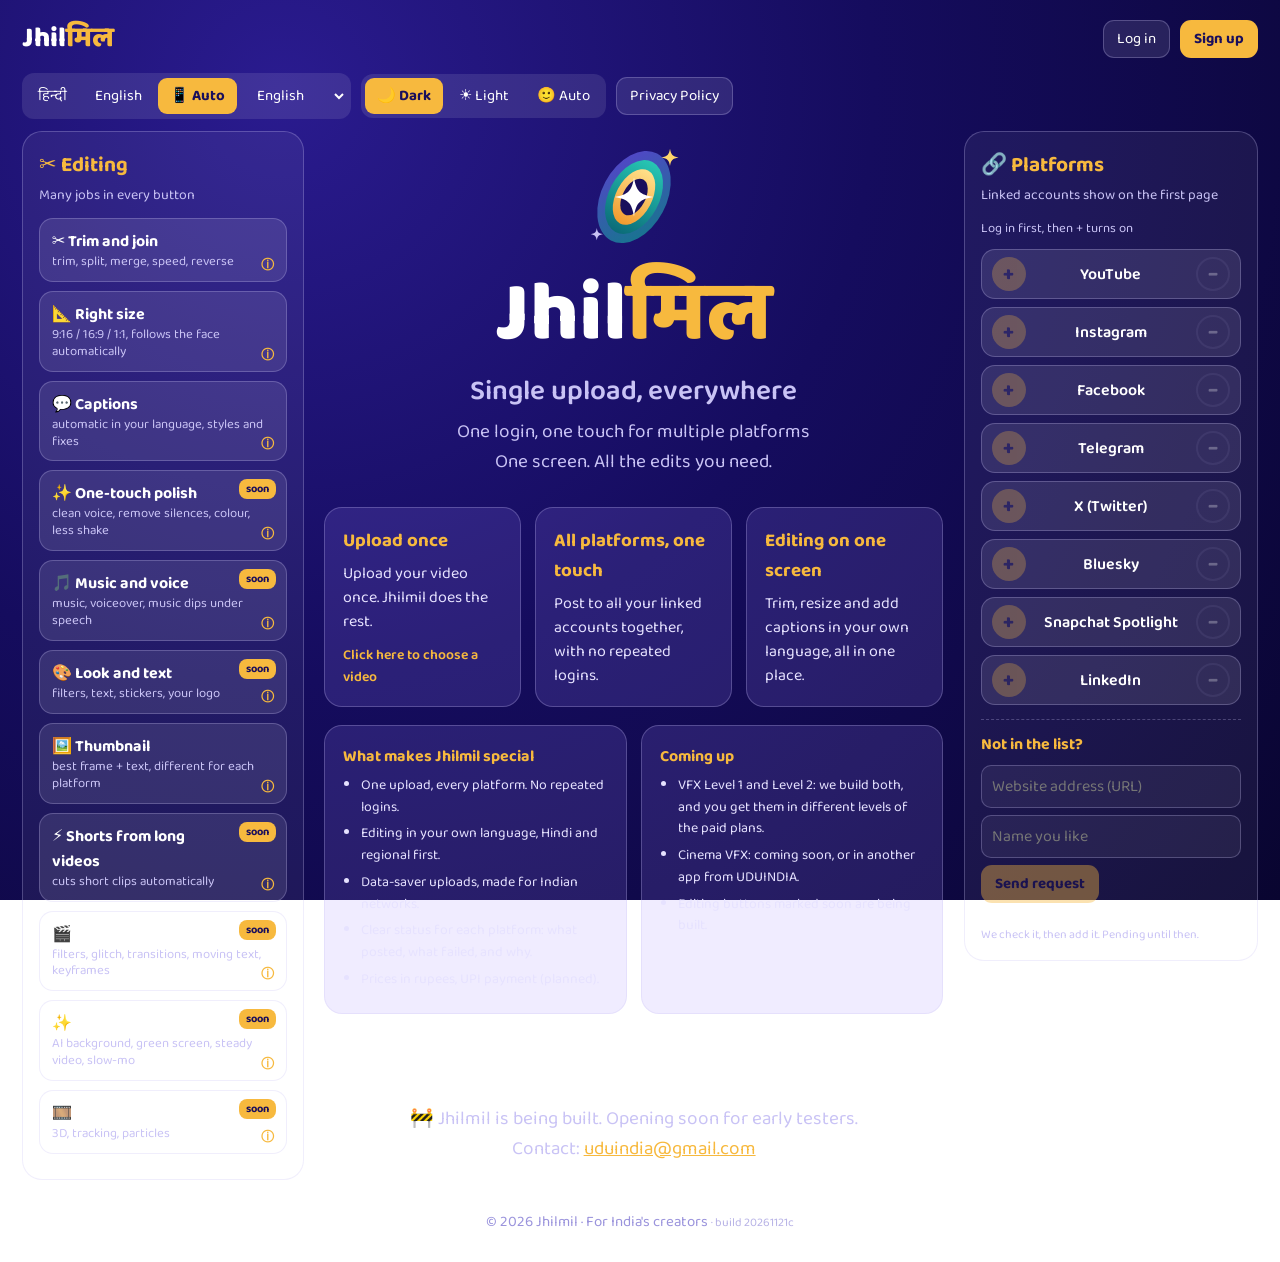
==== commit 42f41b8c: "Add files via upload" ====
--- a/index.html
+++ b/index.html
@@ -1,16 +1,16 @@
-<!doctype html><html lang="hi"><head><meta charset="utf-8"><meta name="viewport" content="width=device-width,initial-scale=1"><title>Jhilmil</title><meta name="description" content="Jhilmil: upload a video once, edit it, publish to all linked platforms in one touch."><link href="https://fonts.googleapis.com/css2?family=Baloo+2:wght@500;600;800&display=swap" rel="stylesheet"><link rel="stylesheet" href="style.css?v=20261121b"></head><body><div class="wrap">
+<!doctype html><html lang="hi"><head><meta charset="utf-8"><meta name="viewport" content="width=device-width,initial-scale=1"><title>Jhilmil</title><meta name="description" content="Jhilmil: upload a video once, edit it, publish to all linked platforms in one touch."><link href="https://fonts.googleapis.com/css2?family=Baloo+2:wght@500;600;800&display=swap" rel="stylesheet"><link rel="stylesheet" href="style.css?v=20261121c"></head><body><div class="wrap">
 <div class="top"><a class="brand" href="index.html">Jhil<span>मिल</span></a><div class="nv" id="nv"><a class="b" href="index.html" data-i="home">Home</a><button class="b" id="bk" data-i="back">Back</button><button class="b" id="fw" data-i="fwd">Forward</button></div><div class="sp"></div><span id="who"></span><button class="b" id="bl" data-i="login">Log in</button><button class="b pri" id="bs" data-i="signup">Sign up</button><button class="b" id="bo" data-i="logout" hidden>Log out</button></div>
 <div class="ctl"><div class="grp" role="group" aria-label="Language"><button data-lang-btn="hi">हिन्दी</button><button data-lang-btn="en">English</button><button data-lang-btn="auto" title="Auto: phone/browser language">📱 Auto</button><select id="mylang" aria-label="My language"></select></div><div class="grp" role="group" aria-label="Theme"><button data-theme-btn="dark" aria-pressed="true">🌙 Dark</button><button data-theme-btn="light">☀️ Light</button><button data-theme-btn="user">🙂 Auto</button></div><a class="b" href="privacy.html" data-i="privacy">Privacy Policy</a></div>
 <main class="stage">
-<aside class="panel" aria-label="Editing"><h2 data-i="ed_t">✂️ Editing</h2><p class="ps" data-i="ed_s">Many jobs in every button</p><button class="ed" data-ed="e1"><b>✂️ <span data-i="e1t">Trim and join</span></b><small data-i="e1d">trim, split, merge, speed, reverse</small><span class="inf" data-inf="e1" data-t="Trim and join" data-f="Trim|remove the start or end;Split|cut into two parts;Join|merge clips into one;Speed|faster or slower;Reverse|play backwards" tabindex="0" role="button" aria-label="info">ⓘ</span></button><button class="ed" data-ed="e2"><b>📐 <span data-i="e2t">Right size</span></b><small data-i="e2d">9:16 / 16:9 / 1:1, follows the face automatically</small><span class="inf" data-inf="e2" data-t="Right size" data-f="9:16|vertical, for Reels and Shorts;16:9|wide, for YouTube;1:1 and 4:5|post sizes;Per platform|the right size in one touch;Face follow|keeps the face in frame (later, with AI)" tabindex="0" role="button" aria-label="info">ⓘ</span></button><button class="ed" data-ed="e3"><b>💬 <span data-i="e3t">Captions</span></b><small data-i="e3d">automatic in your language, styles and fixes</small><span class="inf" data-inf="e3" data-t="Captions" data-f="Auto captions|text made from speech;Your language|Hindi and regional languages first;Style|choose colour, size and place;Fixes|tap a wrong word to correct it" tabindex="0" role="button" aria-label="info">ⓘ</span></button><button class="ed" data-ed="e4"><b>✨ <span data-i="e4t">One-touch polish</span></b><small data-i="e4d">clean voice, remove silences, colour, less shake</small><span class="sb" data-i="soonb">soon</span><span class="inf" data-inf="e4" data-t="One-touch polish" data-f="Clean voice|reduce noise;Remove silences|cut empty gaps;Colour and light|automatic balance;Less shake|steadier video" tabindex="0" role="button" aria-label="info">ⓘ</span></button><button class="ed" data-ed="e5"><b>🎵 <span data-i="e5t">Music and voice</span></b><small data-i="e5d">music, voiceover, music dips under speech</small><span class="sb" data-i="soonb">soon</span><span class="inf" data-inf="e5" data-t="Music and voice" data-f="Music|add music to your video;Voiceover|record your voice;Music dips|music lowers while you speak" tabindex="0" role="button" aria-label="info">ⓘ</span></button><button class="ed" data-ed="e6"><b>🎨 <span data-i="e6t">Look and text</span></b><small data-i="e6d">filters, text, stickers, your logo</small><span class="sb" data-i="soonb">soon</span><span class="inf" data-inf="e6" data-t="Look and text" data-f="Filters|colour looks;Text|add writing;Stickers|decorations;Your logo|as a watermark" tabindex="0" role="button" aria-label="info">ⓘ</span></button><button class="ed" data-ed="e7"><b>🖼️ <span data-i="e7t">Thumbnail</span></b><small data-i="e7d">best frame + text, different for each platform</small><span class="inf" data-inf="e7" data-t="Thumbnail" data-f="Best frame|picked automatically;Text|a title on the thumbnail;Per platform|a different one for each, in one go" tabindex="0" role="button" aria-label="info">ⓘ</span></button><button class="ed" data-ed="e8"><b>⚡ <span data-i="e8t">Shorts from long videos</span></b><small data-i="e8d">cuts short clips automatically</small><span class="sb" data-i="soonb">soon</span><span class="inf" data-inf="e8" data-t="Shorts from long videos" data-f="Auto clips|short parts from a long video;Ready for Shorts|9:16 with captions" tabindex="0" role="button" aria-label="info">ⓘ</span></button><button class="ed" data-ed="e9"><b>🎬 <span data-i="e9t">VFX Level 1</span></b><small data-i="e9d">filters, glitch, transitions, moving text, keyframes</small><span class="sb" data-i="soonb">soon</span><span class="inf" data-inf="e9" data-t="VFX Level 1" data-f="Look effects|filters, glow, glitch;Transitions|smooth changes between clips;Speed ramp|slow and fast in one clip;Moving text|animated titles;Keyframes|move, zoom and fade over time" tabindex="0" role="button" aria-label="info">ⓘ</span></button><button class="ed" data-ed="e10"><b>✨ <span data-i="e10t">VFX Level 2</span></b><small data-i="e10d">AI background, green screen, steady video, slow-mo</small><span class="sb" data-i="soonb">soon</span><span class="inf" data-inf="e10" data-t="VFX Level 2" data-f="Background|remove or replace with AI;Green screen|remove a green or blue backdrop;Steady video|less shake;Smooth slow-mo|extra frames made by AI;Sharper|clearer, larger video" tabindex="0" role="button" aria-label="info">ⓘ</span></button><button class="ed" data-ed="e11"><b>🎞️ <span data-i="e11t">Cinema VFX</span></b><small data-i="e11d">3D, tracking, particles</small><span class="sb" data-i="soonb">soon</span><span class="inf" data-inf="e11" data-t="Cinema VFX" data-f="3D and tracking|film-style work;Particles|fire, smoke, sparks;Coming soon|or in another app from UDU India" tabindex="0" role="button" aria-label="info">ⓘ</span></button></aside>
+<aside class="panel" aria-label="Editing"><h2 data-i="ed_t">✂️ Editing</h2><p class="ps" data-i="ed_s">Many jobs in every button</p><button class="ed" data-ed="e1"><b>✂️ <span data-i="e1t">Trim and join</span></b><small data-i="e1d">trim, split, merge, speed, reverse</small><span class="inf" data-inf="e1" data-t="Trim and join" data-f="Trim|remove the start or end;Split|cut into two parts;Join|merge clips into one;Speed|faster or slower;Reverse|play backwards" tabindex="0" role="button" aria-label="info">ⓘ</span></button><button class="ed" data-ed="e2"><b>📐 <span data-i="e2t">Right size</span></b><small data-i="e2d">9:16 / 16:9 / 1:1, follows the face automatically</small><span class="inf" data-inf="e2" data-t="Right size" data-f="9:16|vertical, for Reels and Shorts;16:9|wide, for YouTube;1:1 and 4:5|post sizes;Per platform|the right size in one touch;Face follow|keeps the face in frame (later, with AI)" tabindex="0" role="button" aria-label="info">ⓘ</span></button><button class="ed" data-ed="e3"><b>💬 <span data-i="e3t">Captions</span></b><small data-i="e3d">automatic in your language, styles and fixes</small><span class="inf" data-inf="e3" data-t="Captions" data-f="Auto captions|text made from speech;Your language|Hindi and regional languages first;Style|choose colour, size and place;Fixes|tap a wrong word to correct it" tabindex="0" role="button" aria-label="info">ⓘ</span></button><button class="ed" data-ed="e4"><b>✨ <span data-i="e4t">One-touch polish</span></b><small data-i="e4d">clean voice, remove silences, colour, less shake</small><span class="sb" data-i="soonb">soon</span><span class="inf" data-inf="e4" data-t="One-touch polish" data-f="Clean voice|reduce noise;Remove silences|cut empty gaps;Colour and light|automatic balance;Less shake|steadier video" tabindex="0" role="button" aria-label="info">ⓘ</span></button><button class="ed" data-ed="e5"><b>🎵 <span data-i="e5t">Music and voice</span></b><small data-i="e5d">music, voiceover, music dips under speech</small><span class="sb" data-i="soonb">soon</span><span class="inf" data-inf="e5" data-t="Music and voice" data-f="Music|add music to your video;Voiceover|record your voice;Music dips|music lowers while you speak" tabindex="0" role="button" aria-label="info">ⓘ</span></button><button class="ed" data-ed="e6"><b>🎨 <span data-i="e6t">Look and text</span></b><small data-i="e6d">filters, text, stickers, your logo</small><span class="sb" data-i="soonb">soon</span><span class="inf" data-inf="e6" data-t="Look and text" data-f="Filters|colour looks;Text|add writing;Stickers|decorations;Your logo|as a watermark" tabindex="0" role="button" aria-label="info">ⓘ</span></button><button class="ed" data-ed="e7"><b>🖼️ <span data-i="e7t">Thumbnail</span></b><small data-i="e7d">best frame + text, different for each platform</small><span class="inf" data-inf="e7" data-t="Thumbnail" data-f="Best frame|picked automatically;Text|a title on the thumbnail;Per platform|a different one for each, in one go" tabindex="0" role="button" aria-label="info">ⓘ</span></button><button class="ed" data-ed="e8"><b>⚡ <span data-i="e8t">Shorts from long videos</span></b><small data-i="e8d">cuts short clips automatically</small><span class="sb" data-i="soonb">soon</span><span class="inf" data-inf="e8" data-t="Shorts from long videos" data-f="Auto clips|short parts from a long video;Ready for Shorts|9:16 with captions" tabindex="0" role="button" aria-label="info">ⓘ</span></button><button class="ed" data-ed="e9"><b>🎬 <span data-i="e9t">VFX Level 1</span></b><small data-i="e9d">filters, glitch, transitions, moving text, keyframes</small><span class="sb" data-i="soonb">soon</span><span class="inf" data-inf="e9" data-t="VFX Level 1" data-f="Look effects|filters, glow, glitch;Transitions|smooth changes between clips;Speed ramp|slow and fast in one clip;Moving text|animated titles;Keyframes|move, zoom and fade over time" tabindex="0" role="button" aria-label="info">ⓘ</span></button><button class="ed" data-ed="e10"><b>✨ <span data-i="e10t">VFX Level 2</span></b><small data-i="e10d">AI background, green screen, steady video, slow-mo</small><span class="sb" data-i="soonb">soon</span><span class="inf" data-inf="e10" data-t="VFX Level 2" data-f="Background|remove or replace with AI;Green screen|remove a green or blue backdrop;Steady video|less shake;Smooth slow-mo|extra frames made by AI;Sharper|clearer, larger video" tabindex="0" role="button" aria-label="info">ⓘ</span></button><button class="ed" data-ed="e11"><b>🎞️ <span data-i="e11t">Cinema VFX</span></b><small data-i="e11d">3D, tracking, particles</small><span class="sb" data-i="soonb">soon</span><span class="inf" data-inf="e11" data-t="Cinema VFX" data-f="3D and tracking|film-style work;Particles|fire, smoke, sparks;Coming soon|or in another app from UDUINDIA" tabindex="0" role="button" aria-label="info">ⓘ</span></button></aside>
 <section class="mid"><div class="hero"><svg width="120" height="120" viewBox="0 0 200 200" aria-label="Jhilmil logo"><defs><linearGradient id="ga" x1="0" y1="0" x2="1" y2="1"><stop offset="0" stop-color="#5B3FD0"/><stop offset="1" stop-color="#0E7C86"/></linearGradient><linearGradient id="gb" x1="0" y1="0" x2="0" y2="1"><stop offset="0" stop-color="#27C6B3"/><stop offset="1" stop-color="#0B6B78"/></linearGradient><linearGradient id="gc" x1="0" y1="0" x2="0" y2="1"><stop offset="0" stop-color="#FFE08A"/><stop offset="1" stop-color="#F29A2E"/></linearGradient></defs><g transform="rotate(28 100 100)"><ellipse cx="100" cy="100" rx="54" ry="82" fill="url(#ga)"/><ellipse cx="100" cy="100" rx="42" ry="66" fill="url(#gb)"/><ellipse cx="100" cy="100" rx="30" ry="50" fill="url(#gc)"/><ellipse cx="100" cy="100" rx="19" ry="33" fill="#1A0F5C"/></g><path transform="translate(100 100) scale(0.95)" d="M0 -34 C4 -10 10 -4 34 0 C10 4 4 10 0 34 C-4 10 -10 4 -34 0 C-10 -4 -4 -10 0 -34 Z" fill="#fff"/><path transform="translate(160 34) scale(0.42)" d="M0 -34 C4 -10 10 -4 34 0 C10 4 4 10 0 34 C-4 10 -10 4 -34 0 C-10 -4 -4 -10 0 -34 Z" fill="#FFD66B"/><path transform="translate(38 162) scale(0.3)" d="M0 -34 C4 -10 10 -4 34 0 C10 4 4 10 0 34 C-4 10 -10 4 -34 0 C-10 -4 -4 -10 0 -34 Z" fill="#C9C3F5"/></svg><h1>Jhil<span class="g">मिल</span></h1><p class="tag" data-i="tag">Single upload, everywhere</p><p class="sub"><span data-i="l1">One login, one touch for multiple platforms</span><br><span data-i="l2">One screen. All the edits you need.</span></p></div>
 <div class="cards"><div class="card up" id="up" tabindex="0" role="button"><h3 data-i="c1t">Upload once</h3><p data-i="c1p">Upload your video once. Jhilmil does the rest.</p><span class="hint" data-i="c1h">Click here to choose a video</span></div><div class="card"><h3 data-i="c2t">All platforms, one touch</h3><p data-i="c2p">Post to all your linked accounts together, with no repeated logins.</p></div><div class="card"><h3 data-i="c3t">Editing on one screen</h3><p data-i="c3p">Trim, resize and add captions in your own language, all in one place.</p></div></div>
-<div class="cards hl"><div class="card"><h3 data-i="hl_t">What makes Jhilmil special</h3><ul><li data-i="hl1">One upload, every platform. No repeated logins.</li><li data-i="hl2">Editing in your own language, Hindi and regional first.</li><li data-i="hl3">Data-saver uploads, made for Indian networks.</li><li data-i="hl4">Clear status for each platform: what posted, what failed, and why.</li><li data-i="hl5">Prices in rupees, UPI payment (planned).</li></ul></div><div class="card"><h3 data-i="up_t">Coming up</h3><ul><li data-i="up1">VFX Level 1 and Level 2: we build both, and you get them in different levels of the paid plans.</li><li data-i="up2">Cinema VFX: coming soon, or in another app from UDU India.</li><li data-i="up3">Editing buttons marked soon are being built.</li></ul></div></div><p class="note2" data-i="hl_note">Everything here is planned. The app is still being built.</p><input type="file" id="vf" accept="video/*" hidden><p id="upmsg" aria-live="polite"></p>
+<div class="cards hl"><div class="card"><h3 data-i="hl_t">What makes Jhilmil special</h3><ul><li data-i="hl1">One upload, every platform. No repeated logins.</li><li data-i="hl2">Editing in your own language, Hindi and regional first.</li><li data-i="hl3">Data-saver uploads, made for Indian networks.</li><li data-i="hl4">Clear status for each platform: what posted, what failed, and why.</li><li data-i="hl5">Prices in rupees, UPI payment (planned).</li></ul></div><div class="card"><h3 data-i="up_t">Coming up</h3><ul><li data-i="up1">VFX Level 1 and Level 2: we build both, and you get them in different levels of the paid plans.</li><li data-i="up2">Cinema VFX: coming soon, or in another app from UDUINDIA.</li><li data-i="up3">Editing buttons marked soon are being built.</li></ul></div></div><p class="note2" data-i="hl_note">Everything here is planned. The app is still being built.</p><input type="file" id="vf" accept="video/*" hidden><p id="upmsg" aria-live="polite"></p>
 <p class="sub"><span data-i="soon">🚧 Jhilmil is being built. Opening soon for early testers.</span><br><span data-i="contact">Contact</span>: <a href="mailto:uduindia@gmail.com">uduindia@gmail.com</a></p></section>
 <aside class="panel" aria-label="Platforms"><h2 data-i="pl_t">🔗 Platforms</h2><p class="ps" data-i="pl_s">Linked accounts show on the first page</p><p class="lock" id="lock" data-i="pl_lock">Log in first, then + turns on</p><div class="pl" data-pl="YouTube"><button class="pm pa" aria-label="add YouTube">+</button><div class="nm">YouTube<i hidden data-i="on">linked</i></div><button class="pm mi pr" aria-label="remove YouTube" disabled>−</button></div><div class="pl" data-pl="Instagram"><button class="pm pa" aria-label="add Instagram">+</button><div class="nm">Instagram<i hidden data-i="on">linked</i></div><button class="pm mi pr" aria-label="remove Instagram" disabled>−</button></div><div class="pl" data-pl="Facebook"><button class="pm pa" aria-label="add Facebook">+</button><div class="nm">Facebook<i hidden data-i="on">linked</i></div><button class="pm mi pr" aria-label="remove Facebook" disabled>−</button></div><div class="pl" data-pl="Telegram"><button class="pm pa" aria-label="add Telegram">+</button><div class="nm">Telegram<i hidden data-i="on">linked</i></div><button class="pm mi pr" aria-label="remove Telegram" disabled>−</button></div><div class="pl" data-pl="X (Twitter)"><button class="pm pa" aria-label="add X (Twitter)">+</button><div class="nm">X (Twitter)<i hidden data-i="on">linked</i></div><button class="pm mi pr" aria-label="remove X (Twitter)" disabled>−</button></div><div class="pl" data-pl="Bluesky"><button class="pm pa" aria-label="add Bluesky">+</button><div class="nm">Bluesky<i hidden data-i="on">linked</i></div><button class="pm mi pr" aria-label="remove Bluesky" disabled>−</button></div><div class="pl" data-pl="Snapchat Spotlight"><button class="pm pa" aria-label="add Snapchat Spotlight">+</button><div class="nm">Snapchat Spotlight<i hidden data-i="on">linked</i></div><button class="pm mi pr" aria-label="remove Snapchat Spotlight" disabled>−</button></div><div class="pl" data-pl="LinkedIn"><button class="pm pa" aria-label="add LinkedIn">+</button><div class="nm">LinkedIn<i hidden data-i="on">linked</i></div><button class="pm mi pr" aria-label="remove LinkedIn" disabled>−</button></div>
 <div class="req"><h3 data-i="req_t">Not in the list?</h3><input type="text" id="ru" placeholder="Website address (URL)" data-keep="ru" inputmode="url" autocomplete="off"><input type="text" id="rn" placeholder="Name you like" data-keep="rn" autocomplete="off"><button class="b pri" id="rb" data-i="req_b" disabled>Send request</button><p class="err" id="re"></p><p class="note2" data-i="req_note">We check it, then add it. Pending until then.</p><div id="rl"></div></div></aside>
 </main>
-<footer>© 2026 Jhilmil · <span data-i="foot">For India's creators</span> <small class="bld">· build 20261121b</small></footer></div>
+<footer>© 2026 Jhilmil · <span data-i="foot">For India's creators</span> <small class="bld">· build 20261121c</small></footer></div>
 <dialog id="dg"><h2 id="dt"></h2><button class="b gbtn" id="dgo" data-i="m_g">Continue with Google</button><label id="lc"><input type="checkbox" id="c1" data-keep="c1"><span><span data-i="m_consent">I have read the Privacy Policy and I agree</span> (<a href="privacy.html" target="_blank" rel="noopener" data-i="m_policy">Read the Privacy Policy</a>)</span></label><label id="ll"><input type="checkbox" id="c2" data-keep="c2"><span data-i="m_learn">(optional) Let Jhilmil learn from my videos to give better suggestions</span></label><div id="ln"><input type="text" id="nm" data-keep="nm" autocomplete="name"></div><p class="lock" data-i="m_note">This is a demo. Real Google login comes with the app.</p><button class="b" id="dc" data-i="m_close">Close</button></dialog>
 <div id="tip" role="tooltip" hidden></div><div id="toast" role="status"></div>
-<script src="i18n.js?v=20261121b"></script><script src="app.js?v=20261121b"></script></body></html>+<script src="i18n.js?v=20261121c"></script><script src="app.js?v=20261121c"></script></body></html>
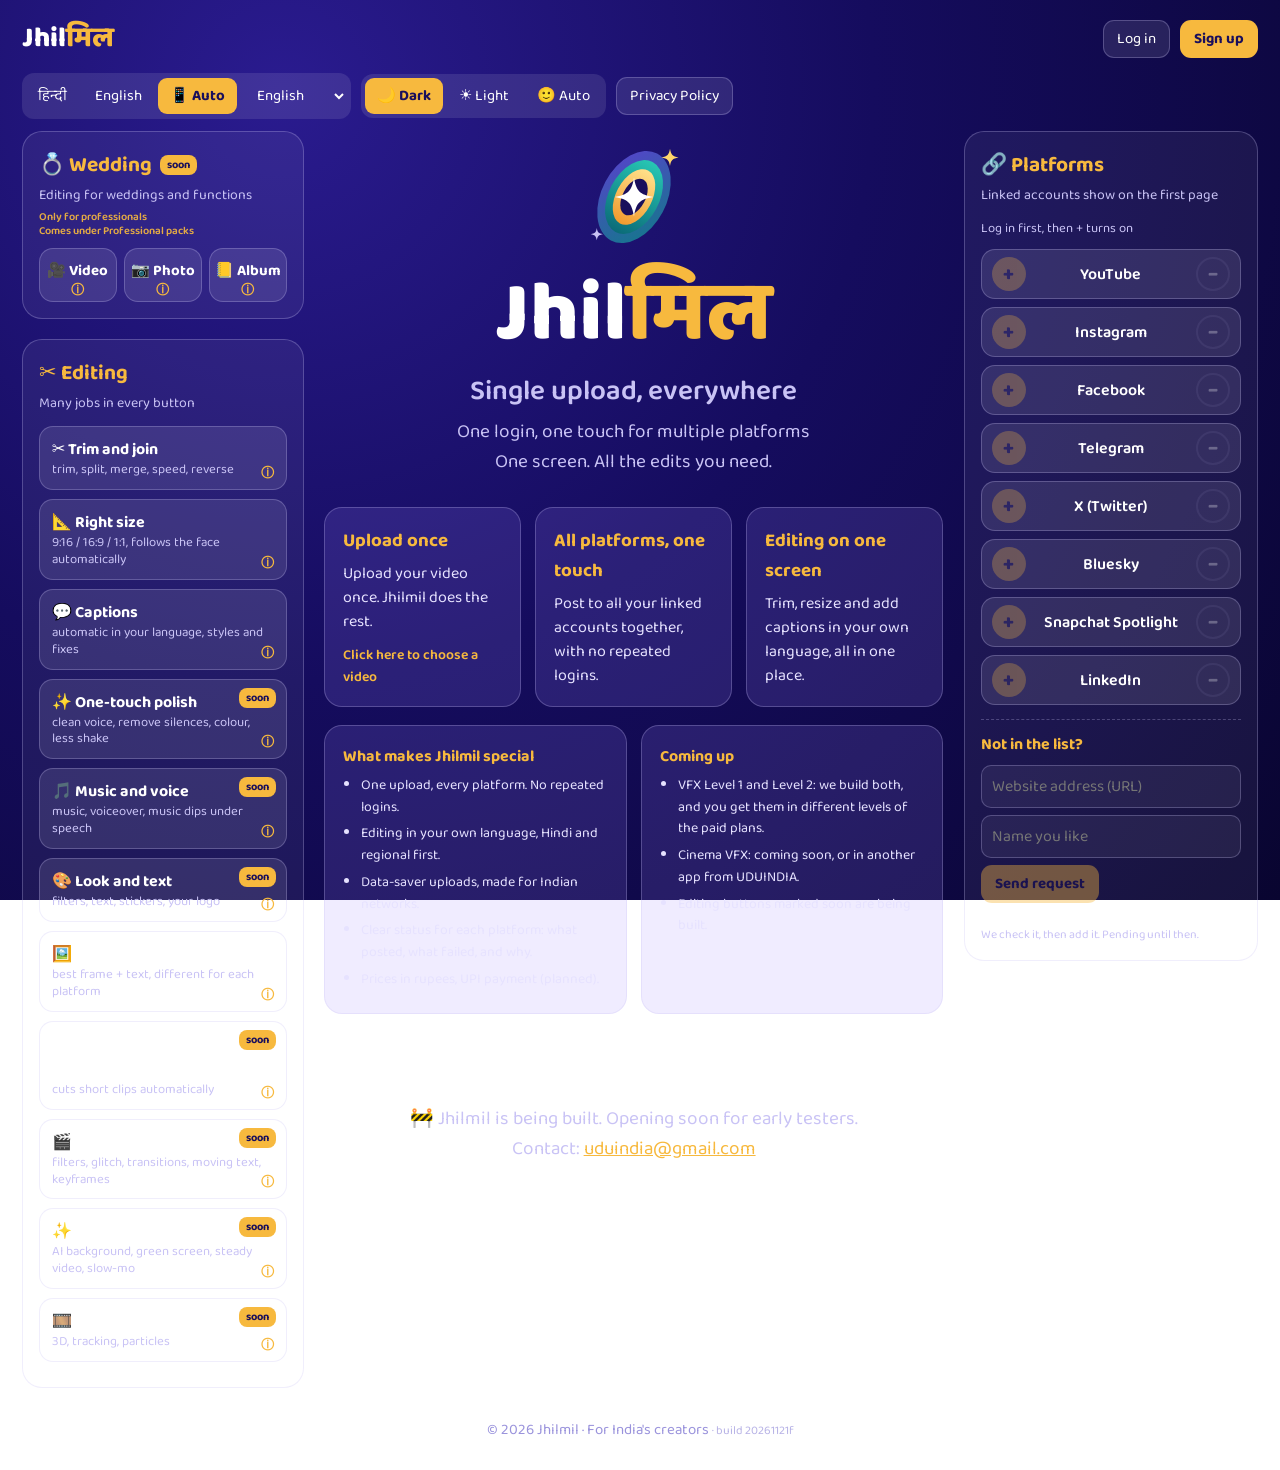
==== commit 33de9f0e: "Add files via upload" ====
--- a/index.html
+++ b/index.html
@@ -1,16 +1,17 @@
-<!doctype html><html lang="hi"><head><meta charset="utf-8"><meta name="viewport" content="width=device-width,initial-scale=1"><title>Jhilmil</title><meta name="description" content="Jhilmil: upload a video once, edit it, publish to all linked platforms in one touch."><link href="https://fonts.googleapis.com/css2?family=Baloo+2:wght@500;600;800&display=swap" rel="stylesheet"><link rel="stylesheet" href="style.css?v=20261121c"></head><body><div class="wrap">
+<!doctype html><html lang="hi"><head><meta charset="utf-8"><meta name="viewport" content="width=device-width,initial-scale=1"><title>Jhilmil</title><meta name="description" content="Jhilmil: upload a video once, edit it, publish to all linked platforms in one touch."><link href="https://fonts.googleapis.com/css2?family=Baloo+2:wght@500;600;800&display=swap" rel="stylesheet"><link rel="stylesheet" href="style.css?v=20261121f"></head><body><div class="wrap">
 <div class="top"><a class="brand" href="index.html">Jhil<span>मिल</span></a><div class="nv" id="nv"><a class="b" href="index.html" data-i="home">Home</a><button class="b" id="bk" data-i="back">Back</button><button class="b" id="fw" data-i="fwd">Forward</button></div><div class="sp"></div><span id="who"></span><button class="b" id="bl" data-i="login">Log in</button><button class="b pri" id="bs" data-i="signup">Sign up</button><button class="b" id="bo" data-i="logout" hidden>Log out</button></div>
 <div class="ctl"><div class="grp" role="group" aria-label="Language"><button data-lang-btn="hi">हिन्दी</button><button data-lang-btn="en">English</button><button data-lang-btn="auto" title="Auto: phone/browser language">📱 Auto</button><select id="mylang" aria-label="My language"></select></div><div class="grp" role="group" aria-label="Theme"><button data-theme-btn="dark" aria-pressed="true">🌙 Dark</button><button data-theme-btn="light">☀️ Light</button><button data-theme-btn="user">🙂 Auto</button></div><a class="b" href="privacy.html" data-i="privacy">Privacy Policy</a></div>
 <main class="stage">
-<aside class="panel" aria-label="Editing"><h2 data-i="ed_t">✂️ Editing</h2><p class="ps" data-i="ed_s">Many jobs in every button</p><button class="ed" data-ed="e1"><b>✂️ <span data-i="e1t">Trim and join</span></b><small data-i="e1d">trim, split, merge, speed, reverse</small><span class="inf" data-inf="e1" data-t="Trim and join" data-f="Trim|remove the start or end;Split|cut into two parts;Join|merge clips into one;Speed|faster or slower;Reverse|play backwards" tabindex="0" role="button" aria-label="info">ⓘ</span></button><button class="ed" data-ed="e2"><b>📐 <span data-i="e2t">Right size</span></b><small data-i="e2d">9:16 / 16:9 / 1:1, follows the face automatically</small><span class="inf" data-inf="e2" data-t="Right size" data-f="9:16|vertical, for Reels and Shorts;16:9|wide, for YouTube;1:1 and 4:5|post sizes;Per platform|the right size in one touch;Face follow|keeps the face in frame (later, with AI)" tabindex="0" role="button" aria-label="info">ⓘ</span></button><button class="ed" data-ed="e3"><b>💬 <span data-i="e3t">Captions</span></b><small data-i="e3d">automatic in your language, styles and fixes</small><span class="inf" data-inf="e3" data-t="Captions" data-f="Auto captions|text made from speech;Your language|Hindi and regional languages first;Style|choose colour, size and place;Fixes|tap a wrong word to correct it" tabindex="0" role="button" aria-label="info">ⓘ</span></button><button class="ed" data-ed="e4"><b>✨ <span data-i="e4t">One-touch polish</span></b><small data-i="e4d">clean voice, remove silences, colour, less shake</small><span class="sb" data-i="soonb">soon</span><span class="inf" data-inf="e4" data-t="One-touch polish" data-f="Clean voice|reduce noise;Remove silences|cut empty gaps;Colour and light|automatic balance;Less shake|steadier video" tabindex="0" role="button" aria-label="info">ⓘ</span></button><button class="ed" data-ed="e5"><b>🎵 <span data-i="e5t">Music and voice</span></b><small data-i="e5d">music, voiceover, music dips under speech</small><span class="sb" data-i="soonb">soon</span><span class="inf" data-inf="e5" data-t="Music and voice" data-f="Music|add music to your video;Voiceover|record your voice;Music dips|music lowers while you speak" tabindex="0" role="button" aria-label="info">ⓘ</span></button><button class="ed" data-ed="e6"><b>🎨 <span data-i="e6t">Look and text</span></b><small data-i="e6d">filters, text, stickers, your logo</small><span class="sb" data-i="soonb">soon</span><span class="inf" data-inf="e6" data-t="Look and text" data-f="Filters|colour looks;Text|add writing;Stickers|decorations;Your logo|as a watermark" tabindex="0" role="button" aria-label="info">ⓘ</span></button><button class="ed" data-ed="e7"><b>🖼️ <span data-i="e7t">Thumbnail</span></b><small data-i="e7d">best frame + text, different for each platform</small><span class="inf" data-inf="e7" data-t="Thumbnail" data-f="Best frame|picked automatically;Text|a title on the thumbnail;Per platform|a different one for each, in one go" tabindex="0" role="button" aria-label="info">ⓘ</span></button><button class="ed" data-ed="e8"><b>⚡ <span data-i="e8t">Shorts from long videos</span></b><small data-i="e8d">cuts short clips automatically</small><span class="sb" data-i="soonb">soon</span><span class="inf" data-inf="e8" data-t="Shorts from long videos" data-f="Auto clips|short parts from a long video;Ready for Shorts|9:16 with captions" tabindex="0" role="button" aria-label="info">ⓘ</span></button><button class="ed" data-ed="e9"><b>🎬 <span data-i="e9t">VFX Level 1</span></b><small data-i="e9d">filters, glitch, transitions, moving text, keyframes</small><span class="sb" data-i="soonb">soon</span><span class="inf" data-inf="e9" data-t="VFX Level 1" data-f="Look effects|filters, glow, glitch;Transitions|smooth changes between clips;Speed ramp|slow and fast in one clip;Moving text|animated titles;Keyframes|move, zoom and fade over time" tabindex="0" role="button" aria-label="info">ⓘ</span></button><button class="ed" data-ed="e10"><b>✨ <span data-i="e10t">VFX Level 2</span></b><small data-i="e10d">AI background, green screen, steady video, slow-mo</small><span class="sb" data-i="soonb">soon</span><span class="inf" data-inf="e10" data-t="VFX Level 2" data-f="Background|remove or replace with AI;Green screen|remove a green or blue backdrop;Steady video|less shake;Smooth slow-mo|extra frames made by AI;Sharper|clearer, larger video" tabindex="0" role="button" aria-label="info">ⓘ</span></button><button class="ed" data-ed="e11"><b>🎞️ <span data-i="e11t">Cinema VFX</span></b><small data-i="e11d">3D, tracking, particles</small><span class="sb" data-i="soonb">soon</span><span class="inf" data-inf="e11" data-t="Cinema VFX" data-f="3D and tracking|film-style work;Particles|fire, smoke, sparks;Coming soon|or in another app from UDUINDIA" tabindex="0" role="button" aria-label="info">ⓘ</span></button></aside>
+<div class="sheet" id="sh_ed"><section class="panel wd" aria-label="Wedding"><h2><span data-i="wd_t">💍 Wedding</span> <span class="sb2" data-i="soonb">soon</span></h2><p class="ps" data-i="wd_s">Editing for weddings and functions</p><p class="pro"><span data-i="wd_p1">Only for professionals</span><br><span data-i="wd_p2">Comes under Professional packs</span></p><div class="wrow"><button class="ed ws" data-ed="w1"><b>🎥 <span data-i="w1t">Video</span></b><span class="inf" data-inf="w1" data-t="Video" data-f="Scene-cut suggestions|cuts where the mood changes;Many cameras together|sync by sound;Waste parts|blurred, dark, shaky shots marked;Highlight, teaser, reels|ready structure;Send on WhatsApp|in a small size" tabindex="0" role="button" aria-label="info">ⓘ</span></button><button class="ed ws" data-ed="w2"><b>📷 <span data-i="w2t">Photo</span></b><span class="inf" data-inf="w2" data-t="Photo" data-f="Coming soon|wedding photo work in one place" tabindex="0" role="button" aria-label="info">ⓘ</span></button><button class="ed ws" data-ed="w3"><b>📒 <span data-i="w3t">Album</span></b><span class="inf" data-inf="w3" data-t="Album" data-f="Coming soon|the wedding album in one place" tabindex="0" role="button" aria-label="info">ⓘ</span></button></div></section><aside class="panel" aria-label="Editing"><h2 data-i="ed_t">✂️ Editing</h2><p class="ps" data-i="ed_s">Many jobs in every button</p><button class="ed" data-ed="e1"><b>✂️ <span data-i="e1t">Trim and join</span></b><small data-i="e1d">trim, split, merge, speed, reverse</small><span class="inf" data-inf="e1" data-t="Trim and join" data-f="Trim|remove the start or end;Split|cut into two parts;Join|merge clips into one;Speed|faster or slower;Reverse|play backwards" tabindex="0" role="button" aria-label="info">ⓘ</span></button><button class="ed" data-ed="e2"><b>📐 <span data-i="e2t">Right size</span></b><small data-i="e2d">9:16 / 16:9 / 1:1, follows the face automatically</small><span class="inf" data-inf="e2" data-t="Right size" data-f="9:16|vertical, for Reels and Shorts;16:9|wide, for YouTube;1:1 and 4:5|post sizes;Per platform|the right size in one touch;Face follow|keeps the face in frame (later, with AI)" tabindex="0" role="button" aria-label="info">ⓘ</span></button><button class="ed" data-ed="e3"><b>💬 <span data-i="e3t">Captions</span></b><small data-i="e3d">automatic in your language, styles and fixes</small><span class="inf" data-inf="e3" data-t="Captions" data-f="Auto captions|text made from speech;Your language|Hindi and regional languages first;Style|choose colour, size and place;Fixes|tap a wrong word to correct it" tabindex="0" role="button" aria-label="info">ⓘ</span></button><button class="ed" data-ed="e4"><b>✨ <span data-i="e4t">One-touch polish</span></b><small data-i="e4d">clean voice, remove silences, colour, less shake</small><span class="sb" data-i="soonb">soon</span><span class="inf" data-inf="e4" data-t="One-touch polish" data-f="Clean voice|reduce noise;Remove silences|cut empty gaps;Colour and light|automatic balance;Less shake|steadier video" tabindex="0" role="button" aria-label="info">ⓘ</span></button><button class="ed" data-ed="e5"><b>🎵 <span data-i="e5t">Music and voice</span></b><small data-i="e5d">music, voiceover, music dips under speech</small><span class="sb" data-i="soonb">soon</span><span class="inf" data-inf="e5" data-t="Music and voice" data-f="Music|add music to your video;Voiceover|record your voice;Music dips|music lowers while you speak" tabindex="0" role="button" aria-label="info">ⓘ</span></button><button class="ed" data-ed="e6"><b>🎨 <span data-i="e6t">Look and text</span></b><small data-i="e6d">filters, text, stickers, your logo</small><span class="sb" data-i="soonb">soon</span><span class="inf" data-inf="e6" data-t="Look and text" data-f="Filters|colour looks;Text|add writing;Stickers|decorations;Your logo|as a watermark" tabindex="0" role="button" aria-label="info">ⓘ</span></button><button class="ed" data-ed="e7"><b>🖼️ <span data-i="e7t">Thumbnail</span></b><small data-i="e7d">best frame + text, different for each platform</small><span class="inf" data-inf="e7" data-t="Thumbnail" data-f="Best frame|picked automatically;Text|a title on the thumbnail;Per platform|a different one for each, in one go" tabindex="0" role="button" aria-label="info">ⓘ</span></button><button class="ed" data-ed="e8"><b>⚡ <span data-i="e8t">Shorts from long videos</span></b><small data-i="e8d">cuts short clips automatically</small><span class="sb" data-i="soonb">soon</span><span class="inf" data-inf="e8" data-t="Shorts from long videos" data-f="Auto clips|short parts from a long video;Ready for Shorts|9:16 with captions" tabindex="0" role="button" aria-label="info">ⓘ</span></button><button class="ed" data-ed="e9"><b>🎬 <span data-i="e9t">VFX Level 1</span></b><small data-i="e9d">filters, glitch, transitions, moving text, keyframes</small><span class="sb" data-i="soonb">soon</span><span class="inf" data-inf="e9" data-t="VFX Level 1" data-f="Look effects|filters, glow, glitch;Transitions|smooth changes between clips;Speed ramp|slow and fast in one clip;Moving text|animated titles;Keyframes|move, zoom and fade over time" tabindex="0" role="button" aria-label="info">ⓘ</span></button><button class="ed" data-ed="e10"><b>✨ <span data-i="e10t">VFX Level 2</span></b><small data-i="e10d">AI background, green screen, steady video, slow-mo</small><span class="sb" data-i="soonb">soon</span><span class="inf" data-inf="e10" data-t="VFX Level 2" data-f="Background|remove or replace with AI;Green screen|remove a green or blue backdrop;Steady video|less shake;Smooth slow-mo|extra frames made by AI;Sharper|clearer, larger video" tabindex="0" role="button" aria-label="info">ⓘ</span></button><button class="ed" data-ed="e11"><b>🎞️ <span data-i="e11t">Cinema VFX</span></b><small data-i="e11d">3D, tracking, particles</small><span class="sb" data-i="soonb">soon</span><span class="inf" data-inf="e11" data-t="Cinema VFX" data-f="3D and tracking|film-style work;Particles|fire, smoke, sparks;Coming soon|or in another app from UDUINDIA" tabindex="0" role="button" aria-label="info">ⓘ</span></button></aside></div>
 <section class="mid"><div class="hero"><svg width="120" height="120" viewBox="0 0 200 200" aria-label="Jhilmil logo"><defs><linearGradient id="ga" x1="0" y1="0" x2="1" y2="1"><stop offset="0" stop-color="#5B3FD0"/><stop offset="1" stop-color="#0E7C86"/></linearGradient><linearGradient id="gb" x1="0" y1="0" x2="0" y2="1"><stop offset="0" stop-color="#27C6B3"/><stop offset="1" stop-color="#0B6B78"/></linearGradient><linearGradient id="gc" x1="0" y1="0" x2="0" y2="1"><stop offset="0" stop-color="#FFE08A"/><stop offset="1" stop-color="#F29A2E"/></linearGradient></defs><g transform="rotate(28 100 100)"><ellipse cx="100" cy="100" rx="54" ry="82" fill="url(#ga)"/><ellipse cx="100" cy="100" rx="42" ry="66" fill="url(#gb)"/><ellipse cx="100" cy="100" rx="30" ry="50" fill="url(#gc)"/><ellipse cx="100" cy="100" rx="19" ry="33" fill="#1A0F5C"/></g><path transform="translate(100 100) scale(0.95)" d="M0 -34 C4 -10 10 -4 34 0 C10 4 4 10 0 34 C-4 10 -10 4 -34 0 C-10 -4 -4 -10 0 -34 Z" fill="#fff"/><path transform="translate(160 34) scale(0.42)" d="M0 -34 C4 -10 10 -4 34 0 C10 4 4 10 0 34 C-4 10 -10 4 -34 0 C-10 -4 -4 -10 0 -34 Z" fill="#FFD66B"/><path transform="translate(38 162) scale(0.3)" d="M0 -34 C4 -10 10 -4 34 0 C10 4 4 10 0 34 C-4 10 -10 4 -34 0 C-10 -4 -4 -10 0 -34 Z" fill="#C9C3F5"/></svg><h1>Jhil<span class="g">मिल</span></h1><p class="tag" data-i="tag">Single upload, everywhere</p><p class="sub"><span data-i="l1">One login, one touch for multiple platforms</span><br><span data-i="l2">One screen. All the edits you need.</span></p></div>
 <div class="cards"><div class="card up" id="up" tabindex="0" role="button"><h3 data-i="c1t">Upload once</h3><p data-i="c1p">Upload your video once. Jhilmil does the rest.</p><span class="hint" data-i="c1h">Click here to choose a video</span></div><div class="card"><h3 data-i="c2t">All platforms, one touch</h3><p data-i="c2p">Post to all your linked accounts together, with no repeated logins.</p></div><div class="card"><h3 data-i="c3t">Editing on one screen</h3><p data-i="c3p">Trim, resize and add captions in your own language, all in one place.</p></div></div>
 <div class="cards hl"><div class="card"><h3 data-i="hl_t">What makes Jhilmil special</h3><ul><li data-i="hl1">One upload, every platform. No repeated logins.</li><li data-i="hl2">Editing in your own language, Hindi and regional first.</li><li data-i="hl3">Data-saver uploads, made for Indian networks.</li><li data-i="hl4">Clear status for each platform: what posted, what failed, and why.</li><li data-i="hl5">Prices in rupees, UPI payment (planned).</li></ul></div><div class="card"><h3 data-i="up_t">Coming up</h3><ul><li data-i="up1">VFX Level 1 and Level 2: we build both, and you get them in different levels of the paid plans.</li><li data-i="up2">Cinema VFX: coming soon, or in another app from UDUINDIA.</li><li data-i="up3">Editing buttons marked soon are being built.</li></ul></div></div><p class="note2" data-i="hl_note">Everything here is planned. The app is still being built.</p><input type="file" id="vf" accept="video/*" hidden><p id="upmsg" aria-live="polite"></p>
 <p class="sub"><span data-i="soon">🚧 Jhilmil is being built. Opening soon for early testers.</span><br><span data-i="contact">Contact</span>: <a href="mailto:uduindia@gmail.com">uduindia@gmail.com</a></p></section>
-<aside class="panel" aria-label="Platforms"><h2 data-i="pl_t">🔗 Platforms</h2><p class="ps" data-i="pl_s">Linked accounts show on the first page</p><p class="lock" id="lock" data-i="pl_lock">Log in first, then + turns on</p><div class="pl" data-pl="YouTube"><button class="pm pa" aria-label="add YouTube">+</button><div class="nm">YouTube<i hidden data-i="on">linked</i></div><button class="pm mi pr" aria-label="remove YouTube" disabled>−</button></div><div class="pl" data-pl="Instagram"><button class="pm pa" aria-label="add Instagram">+</button><div class="nm">Instagram<i hidden data-i="on">linked</i></div><button class="pm mi pr" aria-label="remove Instagram" disabled>−</button></div><div class="pl" data-pl="Facebook"><button class="pm pa" aria-label="add Facebook">+</button><div class="nm">Facebook<i hidden data-i="on">linked</i></div><button class="pm mi pr" aria-label="remove Facebook" disabled>−</button></div><div class="pl" data-pl="Telegram"><button class="pm pa" aria-label="add Telegram">+</button><div class="nm">Telegram<i hidden data-i="on">linked</i></div><button class="pm mi pr" aria-label="remove Telegram" disabled>−</button></div><div class="pl" data-pl="X (Twitter)"><button class="pm pa" aria-label="add X (Twitter)">+</button><div class="nm">X (Twitter)<i hidden data-i="on">linked</i></div><button class="pm mi pr" aria-label="remove X (Twitter)" disabled>−</button></div><div class="pl" data-pl="Bluesky"><button class="pm pa" aria-label="add Bluesky">+</button><div class="nm">Bluesky<i hidden data-i="on">linked</i></div><button class="pm mi pr" aria-label="remove Bluesky" disabled>−</button></div><div class="pl" data-pl="Snapchat Spotlight"><button class="pm pa" aria-label="add Snapchat Spotlight">+</button><div class="nm">Snapchat Spotlight<i hidden data-i="on">linked</i></div><button class="pm mi pr" aria-label="remove Snapchat Spotlight" disabled>−</button></div><div class="pl" data-pl="LinkedIn"><button class="pm pa" aria-label="add LinkedIn">+</button><div class="nm">LinkedIn<i hidden data-i="on">linked</i></div><button class="pm mi pr" aria-label="remove LinkedIn" disabled>−</button></div>
+<aside class="panel" id="sh_pl" aria-label="Platforms"><h2 data-i="pl_t">🔗 Platforms</h2><p class="ps" data-i="pl_s">Linked accounts show on the first page</p><p class="lock" id="lock" data-i="pl_lock">Log in first, then + turns on</p><div class="pl" data-pl="YouTube"><button class="pm pa" aria-label="add YouTube">+</button><div class="nm">YouTube<i hidden data-i="on">linked</i></div><button class="pm mi pr" aria-label="remove YouTube" disabled>−</button></div><div class="pl" data-pl="Instagram"><button class="pm pa" aria-label="add Instagram">+</button><div class="nm">Instagram<i hidden data-i="on">linked</i></div><button class="pm mi pr" aria-label="remove Instagram" disabled>−</button></div><div class="pl" data-pl="Facebook"><button class="pm pa" aria-label="add Facebook">+</button><div class="nm">Facebook<i hidden data-i="on">linked</i></div><button class="pm mi pr" aria-label="remove Facebook" disabled>−</button></div><div class="pl" data-pl="Telegram"><button class="pm pa" aria-label="add Telegram">+</button><div class="nm">Telegram<i hidden data-i="on">linked</i></div><button class="pm mi pr" aria-label="remove Telegram" disabled>−</button></div><div class="pl" data-pl="X (Twitter)"><button class="pm pa" aria-label="add X (Twitter)">+</button><div class="nm">X (Twitter)<i hidden data-i="on">linked</i></div><button class="pm mi pr" aria-label="remove X (Twitter)" disabled>−</button></div><div class="pl" data-pl="Bluesky"><button class="pm pa" aria-label="add Bluesky">+</button><div class="nm">Bluesky<i hidden data-i="on">linked</i></div><button class="pm mi pr" aria-label="remove Bluesky" disabled>−</button></div><div class="pl" data-pl="Snapchat Spotlight"><button class="pm pa" aria-label="add Snapchat Spotlight">+</button><div class="nm">Snapchat Spotlight<i hidden data-i="on">linked</i></div><button class="pm mi pr" aria-label="remove Snapchat Spotlight" disabled>−</button></div><div class="pl" data-pl="LinkedIn"><button class="pm pa" aria-label="add LinkedIn">+</button><div class="nm">LinkedIn<i hidden data-i="on">linked</i></div><button class="pm mi pr" aria-label="remove LinkedIn" disabled>−</button></div>
 <div class="req"><h3 data-i="req_t">Not in the list?</h3><input type="text" id="ru" placeholder="Website address (URL)" data-keep="ru" inputmode="url" autocomplete="off"><input type="text" id="rn" placeholder="Name you like" data-keep="rn" autocomplete="off"><button class="b pri" id="rb" data-i="req_b" disabled>Send request</button><p class="err" id="re"></p><p class="note2" data-i="req_note">We check it, then add it. Pending until then.</p><div id="rl"></div></div></aside>
 </main>
-<footer>© 2026 Jhilmil · <span data-i="foot">For India's creators</span> <small class="bld">· build 20261121c</small></footer></div>
+<nav id="bbar" aria-label="Menu"><button id="bed" aria-expanded="false" aria-controls="sh_ed" data-i="bb_e">✏️ Editing</button><button id="bpl" aria-expanded="false" aria-controls="sh_pl" data-i="bb_p">🔗 Platforms</button></nav>
+<footer>© 2026 Jhilmil · <span data-i="foot">For India's creators</span> <small class="bld">· build 20261121f</small></footer></div>
 <dialog id="dg"><h2 id="dt"></h2><button class="b gbtn" id="dgo" data-i="m_g">Continue with Google</button><label id="lc"><input type="checkbox" id="c1" data-keep="c1"><span><span data-i="m_consent">I have read the Privacy Policy and I agree</span> (<a href="privacy.html" target="_blank" rel="noopener" data-i="m_policy">Read the Privacy Policy</a>)</span></label><label id="ll"><input type="checkbox" id="c2" data-keep="c2"><span data-i="m_learn">(optional) Let Jhilmil learn from my videos to give better suggestions</span></label><div id="ln"><input type="text" id="nm" data-keep="nm" autocomplete="name"></div><p class="lock" data-i="m_note">This is a demo. Real Google login comes with the app.</p><button class="b" id="dc" data-i="m_close">Close</button></dialog>
 <div id="tip" role="tooltip" hidden></div><div id="toast" role="status"></div>
-<script src="i18n.js?v=20261121c"></script><script src="app.js?v=20261121c"></script></body></html>+<script src="i18n.js?v=20261121f"></script><script src="app.js?v=20261121f"></script></body></html>
--- a/style.css
+++ b/style.css
@@ -51,3 +51,48 @@
 .bld{opacity:.7;font-size:12px}
 .hl{grid-template-columns:repeat(auto-fit,minmax(220px,1fr));margin-top:6px}.hl ul{margin:0;padding-inline-start:18px;color:var(--bt);line-height:1.55;font-size:14px}.hl li{margin:0 0 5px}.hl h3{font-size:16px}
 [hidden]{display:none!important}
+/* build 20261121e: wedding box (W-030) + mobile bottom bar (14 Part 5) */
+.sheet{display:flex;flex-direction:column;gap:clamp(12px,1.6vw,22px);min-width:0}
+.wd h2{display:flex;align-items:center;gap:8px;flex-wrap:wrap}.sb2{font-size:11px;background:var(--ac);color:var(--btx);border-radius:8px;padding:1px 7px;font-weight:700}
+.wrow{display:grid;grid-template-columns:repeat(3,minmax(0,1fr));gap:7px}
+.wrow .ed.ws{margin:0;text-align:center;padding:10px 4px 18px}.wrow .ed.ws b{padding:0;font-size:15px}
+.wrow .ed.ws .inf{inset-inline-end:50%;transform:translateX(50%);bottom:0;padding:4px 8px}
+#bbar{display:none}
+@media(max-width:599px){
+ html,body{height:100%;overflow:hidden}
+ .wrap{height:100vh;height:100dvh;display:flex;flex-direction:column;padding:8px 10px 60px}
+ .stage{display:block;flex:1 1 auto;min-height:0;margin-top:4px}
+ .mid{height:100%;overflow-y:auto;-webkit-overflow-scrolling:touch}
+ footer{margin-top:4px;font-size:12px}
+ .sheet,#sh_pl{position:fixed;left:8px;right:8px;bottom:58px;max-height:calc(100% - 120px);overflow-y:auto;transform:translateY(120%);transition:transform .22s ease;z-index:20;box-shadow:0 -8px 28px rgba(0,0,0,.35)}
+ .sheet{gap:10px;background:#1A1066;border:1px solid var(--bd);border-radius:20px;padding:8px}
+ :root[data-theme=light] .sheet{background:#F3E6C8}
+ #sh_pl{background:#1A1066}:root[data-theme=light] #sh_pl{background:#FBF4E2}
+ .sheet.open,#sh_pl.open{transform:none}
+ #bbar{display:flex;position:fixed;left:0;right:0;bottom:0;height:56px;gap:8px;padding:6px 10px;background:#120A4A;border-top:1px solid var(--bd);z-index:25}
+ :root[data-theme=light] #bbar{background:#EADBB9}
+ #bbar button{flex:1;font:inherit;font-size:16px;font-weight:700;border:1px solid var(--bd);border-radius:14px;background:var(--btn);color:var(--tx);cursor:pointer}
+ #bbar button[aria-expanded=true]{background:var(--pri);color:var(--btx);border-color:transparent}
+ .cards{margin:14px 0 10px;gap:10px}
+}
+@media(max-width:599px){
+ .hero{padding:0}.hero svg{width:64px;height:64px}.hero h1{font-size:40px;margin:0}.tag{margin:2px 0 2px;font-size:18px}.sub{font-size:14px;line-height:1.4}
+ .card{padding:9px 12px}.card h3{display:inline;font-size:15px}.card h3::after{content:" · "}.card p{display:inline;font-size:13.5px;line-height:1.4}.card .hint{display:inline;margin:0 0 0 6px;font-size:13px}
+ .hl ul{list-style:none;padding:0;display:inline}.hl li{display:inline;font-size:13px;margin:0}.hl li+li::before{content:" • "}.hl h3{display:block;margin-bottom:2px}
+ .ctl{margin:6px 0;gap:6px}.grp{padding:3px}.grp button,.grp select{padding:4px 8px;font-size:13.5px}.ctl .b{padding:4px 9px;font-size:13.5px}.top .b{padding:5px 11px;font-size:14px}
+ .cards{margin:8px 0 6px;gap:7px}.note2{font-size:12px;margin:2px 0}#upmsg{min-height:0;margin:0}.mid>.sub:last-child{font-size:13px}
+}
+@media(max-width:599px) and (max-height:820px){.hero svg{display:none}.tag{font-size:16px}}
+@media(max-width:599px){
+ .cards:not(.hl) .card{white-space:nowrap;overflow:hidden;text-overflow:ellipsis;padding:7px 11px}
+ .cards:not(.hl) .card .hint{display:none}
+ .hl{gap:6px}.hl .card{padding:7px 11px}.hl li{font-size:12.5px;line-height:1.38}.hl h3{font-size:14.5px}
+ .mid>.sub:last-child{font-size:12px;line-height:1.35}
+}
+.hl h3::after{content:none!important}
+@media(max-width:599px) and (max-height:820px){
+ .hero h1{font-size:34px}.tag{font-size:15px}.sub{font-size:12.5px;line-height:1.3}
+ .hl li{font-size:11.5px;line-height:1.3}.hl h3{font-size:13.5px;margin-bottom:1px}.hl .card{padding:6px 10px}
+ .cards:not(.hl) .card{padding:5px 10px}.card h3{font-size:14px}.card p{font-size:12.5px}.cards{gap:5px;margin:6px 0 4px}
+}
+.wd .ps{margin-bottom:4px}.wd .pro{margin:0 0 9px;font-size:11px;line-height:1.3;color:var(--ac);opacity:.9;font-weight:600}
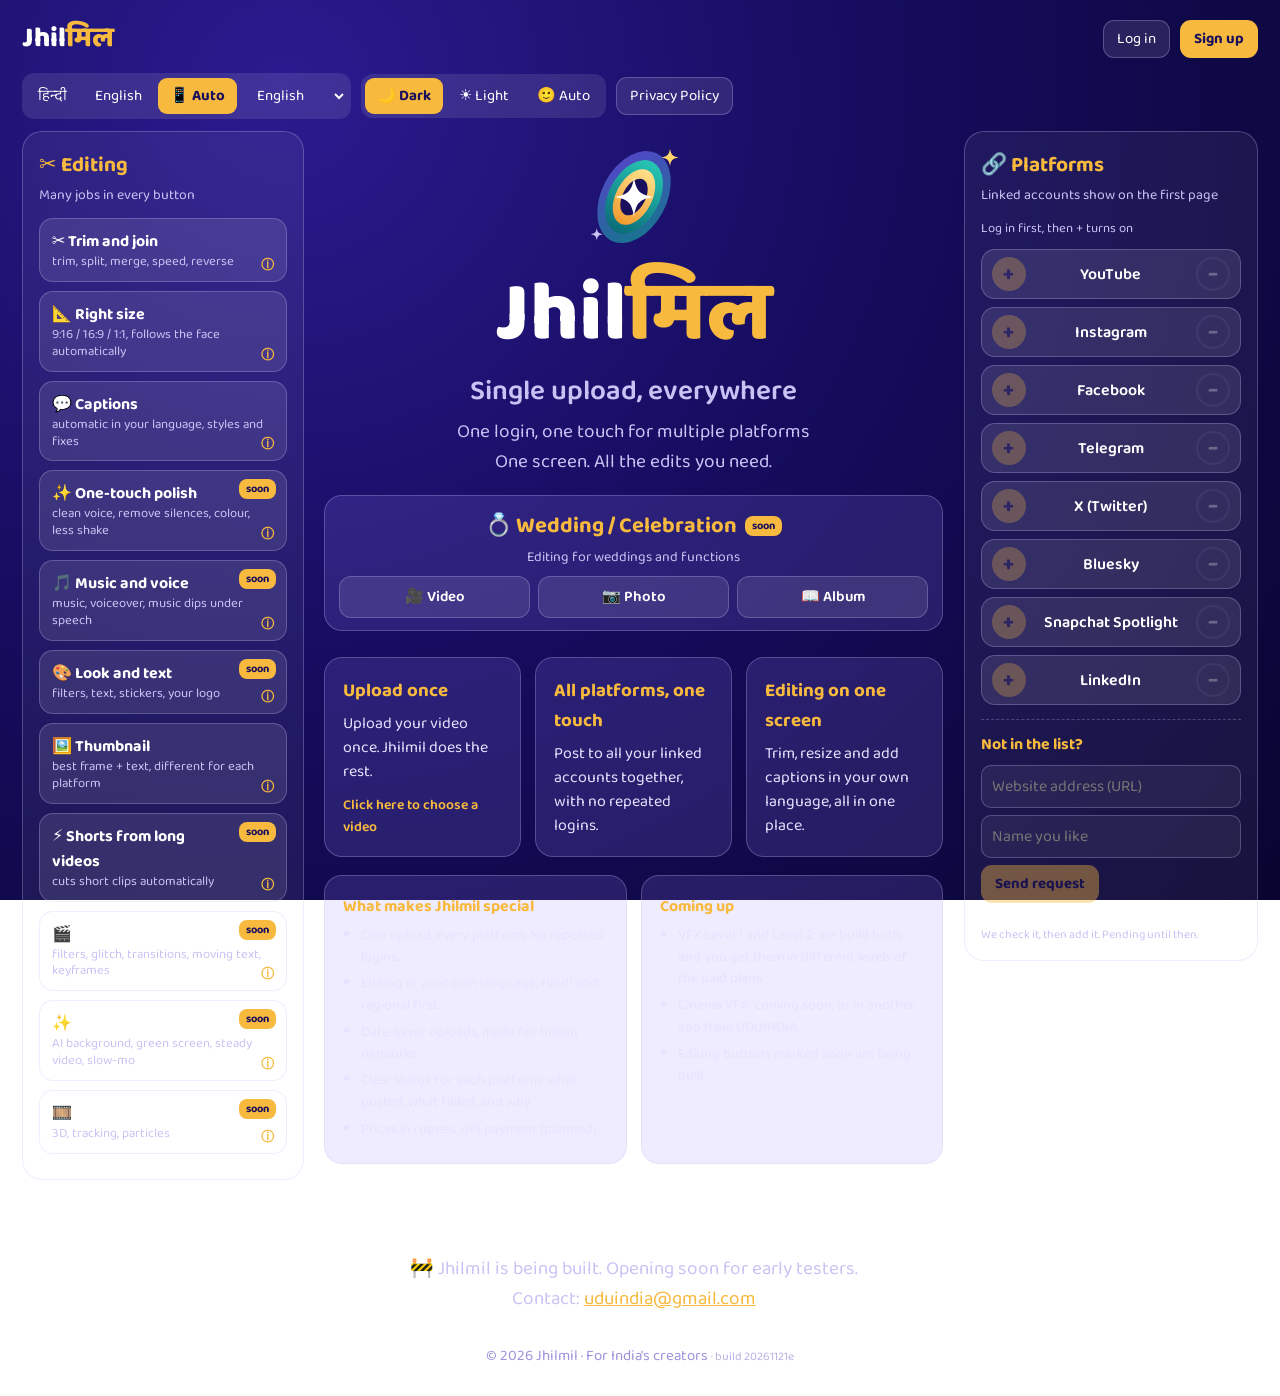
==== commit 4ed95e29: "Add files via upload" ====
--- a/index.html
+++ b/index.html
@@ -1,17 +1,16 @@
-<!doctype html><html lang="hi"><head><meta charset="utf-8"><meta name="viewport" content="width=device-width,initial-scale=1"><title>Jhilmil</title><meta name="description" content="Jhilmil: upload a video once, edit it, publish to all linked platforms in one touch."><link href="https://fonts.googleapis.com/css2?family=Baloo+2:wght@500;600;800&display=swap" rel="stylesheet"><link rel="stylesheet" href="style.css?v=20261121f"></head><body><div class="wrap">
+<!doctype html><html lang="hi"><head><meta charset="utf-8"><meta name="viewport" content="width=device-width,initial-scale=1"><title>Jhilmil</title><meta name="description" content="Jhilmil: upload a video once, edit it, publish to all linked platforms in one touch."><link href="https://fonts.googleapis.com/css2?family=Baloo+2:wght@500;600;800&display=swap" rel="stylesheet"><link rel="stylesheet" href="style.css?v=20261121e"></head><body><div class="wrap">
 <div class="top"><a class="brand" href="index.html">Jhil<span>मिल</span></a><div class="nv" id="nv"><a class="b" href="index.html" data-i="home">Home</a><button class="b" id="bk" data-i="back">Back</button><button class="b" id="fw" data-i="fwd">Forward</button></div><div class="sp"></div><span id="who"></span><button class="b" id="bl" data-i="login">Log in</button><button class="b pri" id="bs" data-i="signup">Sign up</button><button class="b" id="bo" data-i="logout" hidden>Log out</button></div>
 <div class="ctl"><div class="grp" role="group" aria-label="Language"><button data-lang-btn="hi">हिन्दी</button><button data-lang-btn="en">English</button><button data-lang-btn="auto" title="Auto: phone/browser language">📱 Auto</button><select id="mylang" aria-label="My language"></select></div><div class="grp" role="group" aria-label="Theme"><button data-theme-btn="dark" aria-pressed="true">🌙 Dark</button><button data-theme-btn="light">☀️ Light</button><button data-theme-btn="user">🙂 Auto</button></div><a class="b" href="privacy.html" data-i="privacy">Privacy Policy</a></div>
 <main class="stage">
-<div class="sheet" id="sh_ed"><section class="panel wd" aria-label="Wedding"><h2><span data-i="wd_t">💍 Wedding</span> <span class="sb2" data-i="soonb">soon</span></h2><p class="ps" data-i="wd_s">Editing for weddings and functions</p><p class="pro"><span data-i="wd_p1">Only for professionals</span><br><span data-i="wd_p2">Comes under Professional packs</span></p><div class="wrow"><button class="ed ws" data-ed="w1"><b>🎥 <span data-i="w1t">Video</span></b><span class="inf" data-inf="w1" data-t="Video" data-f="Scene-cut suggestions|cuts where the mood changes;Many cameras together|sync by sound;Waste parts|blurred, dark, shaky shots marked;Highlight, teaser, reels|ready structure;Send on WhatsApp|in a small size" tabindex="0" role="button" aria-label="info">ⓘ</span></button><button class="ed ws" data-ed="w2"><b>📷 <span data-i="w2t">Photo</span></b><span class="inf" data-inf="w2" data-t="Photo" data-f="Coming soon|wedding photo work in one place" tabindex="0" role="button" aria-label="info">ⓘ</span></button><button class="ed ws" data-ed="w3"><b>📒 <span data-i="w3t">Album</span></b><span class="inf" data-inf="w3" data-t="Album" data-f="Coming soon|the wedding album in one place" tabindex="0" role="button" aria-label="info">ⓘ</span></button></div></section><aside class="panel" aria-label="Editing"><h2 data-i="ed_t">✂️ Editing</h2><p class="ps" data-i="ed_s">Many jobs in every button</p><button class="ed" data-ed="e1"><b>✂️ <span data-i="e1t">Trim and join</span></b><small data-i="e1d">trim, split, merge, speed, reverse</small><span class="inf" data-inf="e1" data-t="Trim and join" data-f="Trim|remove the start or end;Split|cut into two parts;Join|merge clips into one;Speed|faster or slower;Reverse|play backwards" tabindex="0" role="button" aria-label="info">ⓘ</span></button><button class="ed" data-ed="e2"><b>📐 <span data-i="e2t">Right size</span></b><small data-i="e2d">9:16 / 16:9 / 1:1, follows the face automatically</small><span class="inf" data-inf="e2" data-t="Right size" data-f="9:16|vertical, for Reels and Shorts;16:9|wide, for YouTube;1:1 and 4:5|post sizes;Per platform|the right size in one touch;Face follow|keeps the face in frame (later, with AI)" tabindex="0" role="button" aria-label="info">ⓘ</span></button><button class="ed" data-ed="e3"><b>💬 <span data-i="e3t">Captions</span></b><small data-i="e3d">automatic in your language, styles and fixes</small><span class="inf" data-inf="e3" data-t="Captions" data-f="Auto captions|text made from speech;Your language|Hindi and regional languages first;Style|choose colour, size and place;Fixes|tap a wrong word to correct it" tabindex="0" role="button" aria-label="info">ⓘ</span></button><button class="ed" data-ed="e4"><b>✨ <span data-i="e4t">One-touch polish</span></b><small data-i="e4d">clean voice, remove silences, colour, less shake</small><span class="sb" data-i="soonb">soon</span><span class="inf" data-inf="e4" data-t="One-touch polish" data-f="Clean voice|reduce noise;Remove silences|cut empty gaps;Colour and light|automatic balance;Less shake|steadier video" tabindex="0" role="button" aria-label="info">ⓘ</span></button><button class="ed" data-ed="e5"><b>🎵 <span data-i="e5t">Music and voice</span></b><small data-i="e5d">music, voiceover, music dips under speech</small><span class="sb" data-i="soonb">soon</span><span class="inf" data-inf="e5" data-t="Music and voice" data-f="Music|add music to your video;Voiceover|record your voice;Music dips|music lowers while you speak" tabindex="0" role="button" aria-label="info">ⓘ</span></button><button class="ed" data-ed="e6"><b>🎨 <span data-i="e6t">Look and text</span></b><small data-i="e6d">filters, text, stickers, your logo</small><span class="sb" data-i="soonb">soon</span><span class="inf" data-inf="e6" data-t="Look and text" data-f="Filters|colour looks;Text|add writing;Stickers|decorations;Your logo|as a watermark" tabindex="0" role="button" aria-label="info">ⓘ</span></button><button class="ed" data-ed="e7"><b>🖼️ <span data-i="e7t">Thumbnail</span></b><small data-i="e7d">best frame + text, different for each platform</small><span class="inf" data-inf="e7" data-t="Thumbnail" data-f="Best frame|picked automatically;Text|a title on the thumbnail;Per platform|a different one for each, in one go" tabindex="0" role="button" aria-label="info">ⓘ</span></button><button class="ed" data-ed="e8"><b>⚡ <span data-i="e8t">Shorts from long videos</span></b><small data-i="e8d">cuts short clips automatically</small><span class="sb" data-i="soonb">soon</span><span class="inf" data-inf="e8" data-t="Shorts from long videos" data-f="Auto clips|short parts from a long video;Ready for Shorts|9:16 with captions" tabindex="0" role="button" aria-label="info">ⓘ</span></button><button class="ed" data-ed="e9"><b>🎬 <span data-i="e9t">VFX Level 1</span></b><small data-i="e9d">filters, glitch, transitions, moving text, keyframes</small><span class="sb" data-i="soonb">soon</span><span class="inf" data-inf="e9" data-t="VFX Level 1" data-f="Look effects|filters, glow, glitch;Transitions|smooth changes between clips;Speed ramp|slow and fast in one clip;Moving text|animated titles;Keyframes|move, zoom and fade over time" tabindex="0" role="button" aria-label="info">ⓘ</span></button><button class="ed" data-ed="e10"><b>✨ <span data-i="e10t">VFX Level 2</span></b><small data-i="e10d">AI background, green screen, steady video, slow-mo</small><span class="sb" data-i="soonb">soon</span><span class="inf" data-inf="e10" data-t="VFX Level 2" data-f="Background|remove or replace with AI;Green screen|remove a green or blue backdrop;Steady video|less shake;Smooth slow-mo|extra frames made by AI;Sharper|clearer, larger video" tabindex="0" role="button" aria-label="info">ⓘ</span></button><button class="ed" data-ed="e11"><b>🎞️ <span data-i="e11t">Cinema VFX</span></b><small data-i="e11d">3D, tracking, particles</small><span class="sb" data-i="soonb">soon</span><span class="inf" data-inf="e11" data-t="Cinema VFX" data-f="3D and tracking|film-style work;Particles|fire, smoke, sparks;Coming soon|or in another app from UDUINDIA" tabindex="0" role="button" aria-label="info">ⓘ</span></button></aside></div>
+<aside class="panel" id="sh_ed" aria-label="Editing"><h2 data-i="ed_t">✂️ Editing</h2><p class="ps" data-i="ed_s">Many jobs in every button</p><button class="ed" data-ed="e1"><b>✂️ <span data-i="e1t">Trim and join</span></b><small data-i="e1d">trim, split, merge, speed, reverse</small><span class="inf" data-inf="e1" data-t="Trim and join" data-f="Trim|remove the start or end;Split|cut into two parts;Join|merge clips into one;Speed|faster or slower;Reverse|play backwards" tabindex="0" role="button" aria-label="info">ⓘ</span></button><button class="ed" data-ed="e2"><b>📐 <span data-i="e2t">Right size</span></b><small data-i="e2d">9:16 / 16:9 / 1:1, follows the face automatically</small><span class="inf" data-inf="e2" data-t="Right size" data-f="9:16|vertical, for Reels and Shorts;16:9|wide, for YouTube;1:1 and 4:5|post sizes;Per platform|the right size in one touch;Face follow|keeps the face in frame (later, with AI)" tabindex="0" role="button" aria-label="info">ⓘ</span></button><button class="ed" data-ed="e3"><b>💬 <span data-i="e3t">Captions</span></b><small data-i="e3d">automatic in your language, styles and fixes</small><span class="inf" data-inf="e3" data-t="Captions" data-f="Auto captions|text made from speech;Your language|Hindi and regional languages first;Style|choose colour, size and place;Fixes|tap a wrong word to correct it" tabindex="0" role="button" aria-label="info">ⓘ</span></button><button class="ed" data-ed="e4"><b>✨ <span data-i="e4t">One-touch polish</span></b><small data-i="e4d">clean voice, remove silences, colour, less shake</small><span class="sb" data-i="soonb">soon</span><span class="inf" data-inf="e4" data-t="One-touch polish" data-f="Clean voice|reduce noise;Remove silences|cut empty gaps;Colour and light|automatic balance;Less shake|steadier video" tabindex="0" role="button" aria-label="info">ⓘ</span></button><button class="ed" data-ed="e5"><b>🎵 <span data-i="e5t">Music and voice</span></b><small data-i="e5d">music, voiceover, music dips under speech</small><span class="sb" data-i="soonb">soon</span><span class="inf" data-inf="e5" data-t="Music and voice" data-f="Music|add music to your video;Voiceover|record your voice;Music dips|music lowers while you speak" tabindex="0" role="button" aria-label="info">ⓘ</span></button><button class="ed" data-ed="e6"><b>🎨 <span data-i="e6t">Look and text</span></b><small data-i="e6d">filters, text, stickers, your logo</small><span class="sb" data-i="soonb">soon</span><span class="inf" data-inf="e6" data-t="Look and text" data-f="Filters|colour looks;Text|add writing;Stickers|decorations;Your logo|as a watermark" tabindex="0" role="button" aria-label="info">ⓘ</span></button><button class="ed" data-ed="e7"><b>🖼️ <span data-i="e7t">Thumbnail</span></b><small data-i="e7d">best frame + text, different for each platform</small><span class="inf" data-inf="e7" data-t="Thumbnail" data-f="Best frame|picked automatically;Text|a title on the thumbnail;Per platform|a different one for each, in one go" tabindex="0" role="button" aria-label="info">ⓘ</span></button><button class="ed" data-ed="e8"><b>⚡ <span data-i="e8t">Shorts from long videos</span></b><small data-i="e8d">cuts short clips automatically</small><span class="sb" data-i="soonb">soon</span><span class="inf" data-inf="e8" data-t="Shorts from long videos" data-f="Auto clips|short parts from a long video;Ready for Shorts|9:16 with captions" tabindex="0" role="button" aria-label="info">ⓘ</span></button><button class="ed" data-ed="e9"><b>🎬 <span data-i="e9t">VFX Level 1</span></b><small data-i="e9d">filters, glitch, transitions, moving text, keyframes</small><span class="sb" data-i="soonb">soon</span><span class="inf" data-inf="e9" data-t="VFX Level 1" data-f="Look effects|filters, glow, glitch;Transitions|smooth changes between clips;Speed ramp|slow and fast in one clip;Moving text|animated titles;Keyframes|move, zoom and fade over time" tabindex="0" role="button" aria-label="info">ⓘ</span></button><button class="ed" data-ed="e10"><b>✨ <span data-i="e10t">VFX Level 2</span></b><small data-i="e10d">AI background, green screen, steady video, slow-mo</small><span class="sb" data-i="soonb">soon</span><span class="inf" data-inf="e10" data-t="VFX Level 2" data-f="Background|remove or replace with AI;Green screen|remove a green or blue backdrop;Steady video|less shake;Smooth slow-mo|extra frames made by AI;Sharper|clearer, larger video" tabindex="0" role="button" aria-label="info">ⓘ</span></button><button class="ed" data-ed="e11"><b>🎞️ <span data-i="e11t">Cinema VFX</span></b><small data-i="e11d">3D, tracking, particles</small><span class="sb" data-i="soonb">soon</span><span class="inf" data-inf="e11" data-t="Cinema VFX" data-f="3D and tracking|film-style work;Particles|fire, smoke, sparks;Coming soon|or in another app from UDUINDIA" tabindex="0" role="button" aria-label="info">ⓘ</span></button></aside>
 <section class="mid"><div class="hero"><svg width="120" height="120" viewBox="0 0 200 200" aria-label="Jhilmil logo"><defs><linearGradient id="ga" x1="0" y1="0" x2="1" y2="1"><stop offset="0" stop-color="#5B3FD0"/><stop offset="1" stop-color="#0E7C86"/></linearGradient><linearGradient id="gb" x1="0" y1="0" x2="0" y2="1"><stop offset="0" stop-color="#27C6B3"/><stop offset="1" stop-color="#0B6B78"/></linearGradient><linearGradient id="gc" x1="0" y1="0" x2="0" y2="1"><stop offset="0" stop-color="#FFE08A"/><stop offset="1" stop-color="#F29A2E"/></linearGradient></defs><g transform="rotate(28 100 100)"><ellipse cx="100" cy="100" rx="54" ry="82" fill="url(#ga)"/><ellipse cx="100" cy="100" rx="42" ry="66" fill="url(#gb)"/><ellipse cx="100" cy="100" rx="30" ry="50" fill="url(#gc)"/><ellipse cx="100" cy="100" rx="19" ry="33" fill="#1A0F5C"/></g><path transform="translate(100 100) scale(0.95)" d="M0 -34 C4 -10 10 -4 34 0 C10 4 4 10 0 34 C-4 10 -10 4 -34 0 C-10 -4 -4 -10 0 -34 Z" fill="#fff"/><path transform="translate(160 34) scale(0.42)" d="M0 -34 C4 -10 10 -4 34 0 C10 4 4 10 0 34 C-4 10 -10 4 -34 0 C-10 -4 -4 -10 0 -34 Z" fill="#FFD66B"/><path transform="translate(38 162) scale(0.3)" d="M0 -34 C4 -10 10 -4 34 0 C10 4 4 10 0 34 C-4 10 -10 4 -34 0 C-10 -4 -4 -10 0 -34 Z" fill="#C9C3F5"/></svg><h1>Jhil<span class="g">मिल</span></h1><p class="tag" data-i="tag">Single upload, everywhere</p><p class="sub"><span data-i="l1">One login, one touch for multiple platforms</span><br><span data-i="l2">One screen. All the edits you need.</span></p></div>
-<div class="cards"><div class="card up" id="up" tabindex="0" role="button"><h3 data-i="c1t">Upload once</h3><p data-i="c1p">Upload your video once. Jhilmil does the rest.</p><span class="hint" data-i="c1h">Click here to choose a video</span></div><div class="card"><h3 data-i="c2t">All platforms, one touch</h3><p data-i="c2p">Post to all your linked accounts together, with no repeated logins.</p></div><div class="card"><h3 data-i="c3t">Editing on one screen</h3><p data-i="c3p">Trim, resize and add captions in your own language, all in one place.</p></div></div>
+<div class="wed" id="wed"><div class="wh"><b data-i="wd_t">💍 Wedding / Celebration</b><span class="sb2" data-i="soonb">soon</span></div><p class="ws" data-i="wd_s">Editing for weddings and functions</p><div class="wc"><button type="button" class="wb" data-wd="v" data-i="wd_v">🎥 Video</button><button type="button" class="wb" data-wd="p" data-i="wd_p">📷 Photo</button><button type="button" class="wb" data-wd="a" data-i="wd_a">📖 Album</button></div></div><div class="cards"><div class="card up" id="up" tabindex="0" role="button"><h3 data-i="c1t">Upload once</h3><p data-i="c1p">Upload your video once. Jhilmil does the rest.</p><span class="hint" data-i="c1h">Click here to choose a video</span></div><div class="card"><h3 data-i="c2t">All platforms, one touch</h3><p data-i="c2p">Post to all your linked accounts together, with no repeated logins.</p></div><div class="card"><h3 data-i="c3t">Editing on one screen</h3><p data-i="c3p">Trim, resize and add captions in your own language, all in one place.</p></div></div>
 <div class="cards hl"><div class="card"><h3 data-i="hl_t">What makes Jhilmil special</h3><ul><li data-i="hl1">One upload, every platform. No repeated logins.</li><li data-i="hl2">Editing in your own language, Hindi and regional first.</li><li data-i="hl3">Data-saver uploads, made for Indian networks.</li><li data-i="hl4">Clear status for each platform: what posted, what failed, and why.</li><li data-i="hl5">Prices in rupees, UPI payment (planned).</li></ul></div><div class="card"><h3 data-i="up_t">Coming up</h3><ul><li data-i="up1">VFX Level 1 and Level 2: we build both, and you get them in different levels of the paid plans.</li><li data-i="up2">Cinema VFX: coming soon, or in another app from UDUINDIA.</li><li data-i="up3">Editing buttons marked soon are being built.</li></ul></div></div><p class="note2" data-i="hl_note">Everything here is planned. The app is still being built.</p><input type="file" id="vf" accept="video/*" hidden><p id="upmsg" aria-live="polite"></p>
 <p class="sub"><span data-i="soon">🚧 Jhilmil is being built. Opening soon for early testers.</span><br><span data-i="contact">Contact</span>: <a href="mailto:uduindia@gmail.com">uduindia@gmail.com</a></p></section>
 <aside class="panel" id="sh_pl" aria-label="Platforms"><h2 data-i="pl_t">🔗 Platforms</h2><p class="ps" data-i="pl_s">Linked accounts show on the first page</p><p class="lock" id="lock" data-i="pl_lock">Log in first, then + turns on</p><div class="pl" data-pl="YouTube"><button class="pm pa" aria-label="add YouTube">+</button><div class="nm">YouTube<i hidden data-i="on">linked</i></div><button class="pm mi pr" aria-label="remove YouTube" disabled>−</button></div><div class="pl" data-pl="Instagram"><button class="pm pa" aria-label="add Instagram">+</button><div class="nm">Instagram<i hidden data-i="on">linked</i></div><button class="pm mi pr" aria-label="remove Instagram" disabled>−</button></div><div class="pl" data-pl="Facebook"><button class="pm pa" aria-label="add Facebook">+</button><div class="nm">Facebook<i hidden data-i="on">linked</i></div><button class="pm mi pr" aria-label="remove Facebook" disabled>−</button></div><div class="pl" data-pl="Telegram"><button class="pm pa" aria-label="add Telegram">+</button><div class="nm">Telegram<i hidden data-i="on">linked</i></div><button class="pm mi pr" aria-label="remove Telegram" disabled>−</button></div><div class="pl" data-pl="X (Twitter)"><button class="pm pa" aria-label="add X (Twitter)">+</button><div class="nm">X (Twitter)<i hidden data-i="on">linked</i></div><button class="pm mi pr" aria-label="remove X (Twitter)" disabled>−</button></div><div class="pl" data-pl="Bluesky"><button class="pm pa" aria-label="add Bluesky">+</button><div class="nm">Bluesky<i hidden data-i="on">linked</i></div><button class="pm mi pr" aria-label="remove Bluesky" disabled>−</button></div><div class="pl" data-pl="Snapchat Spotlight"><button class="pm pa" aria-label="add Snapchat Spotlight">+</button><div class="nm">Snapchat Spotlight<i hidden data-i="on">linked</i></div><button class="pm mi pr" aria-label="remove Snapchat Spotlight" disabled>−</button></div><div class="pl" data-pl="LinkedIn"><button class="pm pa" aria-label="add LinkedIn">+</button><div class="nm">LinkedIn<i hidden data-i="on">linked</i></div><button class="pm mi pr" aria-label="remove LinkedIn" disabled>−</button></div>
 <div class="req"><h3 data-i="req_t">Not in the list?</h3><input type="text" id="ru" placeholder="Website address (URL)" data-keep="ru" inputmode="url" autocomplete="off"><input type="text" id="rn" placeholder="Name you like" data-keep="rn" autocomplete="off"><button class="b pri" id="rb" data-i="req_b" disabled>Send request</button><p class="err" id="re"></p><p class="note2" data-i="req_note">We check it, then add it. Pending until then.</p><div id="rl"></div></div></aside>
 </main>
-<nav id="bbar" aria-label="Menu"><button id="bed" aria-expanded="false" aria-controls="sh_ed" data-i="bb_e">✏️ Editing</button><button id="bpl" aria-expanded="false" aria-controls="sh_pl" data-i="bb_p">🔗 Platforms</button></nav>
-<footer>© 2026 Jhilmil · <span data-i="foot">For India's creators</span> <small class="bld">· build 20261121f</small></footer></div>
-<dialog id="dg"><h2 id="dt"></h2><button class="b gbtn" id="dgo" data-i="m_g">Continue with Google</button><label id="lc"><input type="checkbox" id="c1" data-keep="c1"><span><span data-i="m_consent">I have read the Privacy Policy and I agree</span> (<a href="privacy.html" target="_blank" rel="noopener" data-i="m_policy">Read the Privacy Policy</a>)</span></label><label id="ll"><input type="checkbox" id="c2" data-keep="c2"><span data-i="m_learn">(optional) Let Jhilmil learn from my videos to give better suggestions</span></label><div id="ln"><input type="text" id="nm" data-keep="nm" autocomplete="name"></div><p class="lock" data-i="m_note">This is a demo. Real Google login comes with the app.</p><button class="b" id="dc" data-i="m_close">Close</button></dialog>
+<footer>© 2026 Jhilmil · <span data-i="foot">For India's creators</span> <small class="bld">· build 20261121e</small></footer></div>
+<nav class="bbar" id="bbar" aria-label="Menu"><button type="button" id="bed" data-sheet="ed" aria-expanded="false"><span data-i="ed_t">✂️ Editing</span></button><button type="button" id="bpl" data-sheet="pl" aria-expanded="false"><span data-i="pl_t">🔗 Platforms</span></button></nav><dialog id="dg"><h2 id="dt"></h2><button class="b gbtn" id="dgo" data-i="m_g">Continue with Google</button><label id="lc"><input type="checkbox" id="c1" data-keep="c1"><span><span data-i="m_consent">I have read the Privacy Policy and I agree</span> (<a href="privacy.html" target="_blank" rel="noopener" data-i="m_policy">Read the Privacy Policy</a>)</span></label><label id="ll"><input type="checkbox" id="c2" data-keep="c2"><span data-i="m_learn">(optional) Let Jhilmil learn from my videos to give better suggestions</span></label><div id="ln"><input type="text" id="nm" data-keep="nm" autocomplete="name"></div><p class="lock" data-i="m_note">This is a demo. Real Google login comes with the app.</p><button class="b" id="dc" data-i="m_close">Close</button></dialog>
 <div id="tip" role="tooltip" hidden></div><div id="toast" role="status"></div>
-<script src="i18n.js?v=20261121f"></script><script src="app.js?v=20261121f"></script></body></html>+<script src="i18n.js?v=20261121e"></script><script src="app.js?v=20261121e"></script></body></html>
--- a/style.css
+++ b/style.css
@@ -50,49 +50,53 @@
 .ed,.ed *,.inf,.pl,.pl *{-webkit-user-select:none;user-select:none;-webkit-touch-callout:none}
 .bld{opacity:.7;font-size:12px}
 .hl{grid-template-columns:repeat(auto-fit,minmax(220px,1fr));margin-top:6px}.hl ul{margin:0;padding-inline-start:18px;color:var(--bt);line-height:1.55;font-size:14px}.hl li{margin:0 0 5px}.hl h3{font-size:16px}
+
+/* mobile: one screen, bottom bar + drop-up sheets */
+.bbar{display:none}
+@media(max-width:599px){
+html,body{height:100%;overflow:hidden}
+body{min-height:0}
+.wrap{height:100vh;height:100dvh;display:flex;flex-direction:column;padding:8px 10px 0;overflow:hidden}
+.top{flex:none;gap:6px;flex-wrap:nowrap}.top .brand{display:none}.top .sp{flex:1}.top .b{font-size:13px;padding:4px 9px;border-radius:9px}#who{font-size:13px}
+.ctl{flex:none;margin:4px 0;gap:5px}.ctl .grp{padding:2px}.ctl .grp button,.ctl .grp select{font-size:12px;padding:4px 7px}.ctl .b{font-size:12px;padding:4px 8px}
+.stage{flex:1;min-height:0;display:block;margin:0}
+.mid{height:100%;overflow-y:auto;overflow-x:hidden;padding-bottom:64px;-webkit-overflow-scrolling:touch;display:flex;flex-direction:column}
+.hero{padding:0;margin-top:auto}.mid>.sub:last-child{margin-bottom:auto}.hero svg{width:clamp(40px,7vh,64px);height:auto}.hero h1{font-size:clamp(32px,6.2vh,46px);margin:2px 0 0}
+.tag{font-size:clamp(15px,2.8vh,19px);margin:2px 0}.sub{font-size:clamp(12px,2vh,14px);line-height:1.4}
+.cards{grid-template-columns:1fr;gap:4px;margin:6px 0 0}.cards:not(.hl) .card h3,.cards:not(.hl) .card p{display:inline}.cards:not(.hl) .card h3{margin-inline-end:6px}.cards:not(.hl) .card .hint{display:inline;margin-inline-start:6px}.card{padding:6px 10px;border-radius:12px}.card h3{font-size:clamp(13px,2.1vh,15px);margin:0 0 1px}.card p{font-size:clamp(11px,1.8vh,13px);line-height:1.3}
+.card .hint{margin-top:2px;font-size:12px}
+.hl{margin-top:4px}.hl ul{list-style:none;padding:0!important;margin:0}.hl li{display:inline}.hl li+li:before{content:' • ';color:var(--ac)}.hl ul{font-size:clamp(10.5px,1.65vh,12px);line-height:1.3}.hl li{margin:0 0 1px}
+.hl h3{font-size:clamp(13px,2.1vh,15px)}
+.note2,#upmsg{font-size:11px;margin:2px 0;min-height:0}
+.mid .sub:last-child{font-size:11px;margin-top:4px}
+footer{margin:4px 0 0;font-size:11px}
+.panel{position:fixed;left:0;right:0;bottom:58px;z-index:20;max-height:62vh;max-height:62dvh;overflow-y:auto;-webkit-overflow-scrolling:touch;border-radius:18px 18px 0 0;border-bottom:0;background:var(--bgs,#1B1170);transform:translateY(120%);visibility:hidden;transition:transform .25s ease,visibility 0s .25s;box-shadow:0 -8px 26px rgba(0,0,0,.4)}
+:root[data-theme=light] .panel{background:#FBF4E2}
+.panel.open{transform:none;visibility:visible;transition:transform .25s ease}
+.bbar{display:flex;position:fixed;left:0;right:0;bottom:0;z-index:25;height:58px;gap:8px;padding:8px 10px;background:var(--bgs,#150C5E);border-top:1px solid var(--bd)}
+:root[data-theme=light] .bbar{background:#F5EBD5}
+.bbar button{flex:1;font:inherit;font-size:16px;font-weight:700;border:1px solid var(--bd);border-radius:14px;background:var(--btn);color:var(--tx);cursor:pointer}
+.bbar button[aria-expanded=true]{background:var(--pri);color:var(--btx);border-color:transparent}
+#toast{bottom:70px}
+#tip{z-index:40}
+}
+@media(max-width:599px) and (max-height:820px){.hero svg{display:none}.hero h1{font-size:34px}.tag{margin:0}.card{padding:5px 9px}.cards{gap:3px;margin-top:4px}.hl{margin-top:3px}.ctl{margin:3px 0}.top .b{padding:3px 9px}.mid{padding-bottom:62px}.note2{line-height:1.2}}
+
+.wed{margin:14px 0 0;background:var(--card);border:1px solid var(--bd);border-radius:18px;padding:12px 14px;text-align:center}
+.wed .wh{display:flex;align-items:center;justify-content:center;gap:8px}.wed .wh b{font-size:clamp(17px,2vw,22px);color:var(--ac)}
+.sb2{font-size:11px;background:var(--ac);color:var(--btx);border-radius:8px;padding:1px 7px;font-weight:700}
+.wed .ws{margin:2px 0 8px;color:var(--sub);font-size:14px}
+.wc{display:grid;grid-template-columns:repeat(3,1fr);gap:8px}
+.wb{font:inherit;font-size:15px;font-weight:600;border:1px solid var(--bd);border-radius:12px;padding:8px 6px;background:var(--btn);color:var(--tx);cursor:pointer}.wb:hover{filter:brightness(1.12)}
+
+@media(max-width:599px){
+.wed{margin:6px 0 0;padding:6px 8px;border-radius:14px}.wed .wh b{font-size:15px}.wed .ws{margin:0 0 5px;font-size:11px}.wc{gap:6px}.wb{font-size:13px;padding:5px 2px;border-radius:10px}
+.cards{gap:3px;margin-top:5px}.card{padding:4px 8px}.card h3{font-size:12.5px}.card p{font-size:11px;line-height:1.25}.hl{margin-top:3px}.hl ul{font-size:10.5px;line-height:1.25}.hl h3{font-size:12.5px}.note2{font-size:10.5px}
+.panel{max-height:calc(100dvh - 76px);padding:10px 10px 6px}.panel h2{font-size:17px}.panel .ps{margin:0 0 6px;font-size:12px}
+.ed{padding:5px 9px;margin-bottom:4px;border-radius:11px}.ed b{font-size:13px;padding-inline-end:40px}.ed small{font-size:11px;line-height:1.2}.sb{top:5px;font-size:10px;padding:0 6px}.inf{padding:5px 7px;font-size:12px}
+.pl{padding:4px 8px;margin-bottom:4px;border-radius:11px}.pl .nm{font-size:13px}.pl .nm i{font-size:10.5px}.pm{width:28px;height:28px;font-size:18px}.lock{font-size:11px;margin:0 0 5px}
+.req{margin-top:8px;padding-top:8px}.req h3{font-size:14px;margin:0 0 5px}.req input[type=text]{padding:5px 8px;margin-bottom:4px;font-size:13px}.req .note2{font-size:10.5px}
+}
+@media(max-width:599px) and (max-height:820px){.wed{margin-top:4px;padding:5px 8px}.wed .ws{display:none}}
+@media(max-width:599px) and (max-height:700px){.hero h1{font-size:30px}.tag{font-size:14px}.sub{font-size:11px;line-height:1.3}.card{padding:3px 7px}.card h3,.card .hint{font-size:12px}.card p{font-size:10.5px;line-height:1.2}.hl ul{font-size:10px;line-height:1.2}.hl h3{font-size:12px}.cards{gap:2px;margin-top:3px}.hl{margin-top:2px}.wed{padding:4px 8px}.wb{padding:4px 2px;font-size:12.5px}.ctl{margin:2px 0}.mid .sub:last-child{margin-top:2px}footer{margin:2px 0 0}.pl{padding:2px 8px;margin-bottom:3px}.pm{width:26px;height:26px}.req{margin-top:5px;padding-top:5px}.req .note2{display:none}.ed{padding:4px 9px;margin-bottom:3px}.panel .ps{display:none}}
 [hidden]{display:none!important}
-/* build 20261121e: wedding box (W-030) + mobile bottom bar (14 Part 5) */
-.sheet{display:flex;flex-direction:column;gap:clamp(12px,1.6vw,22px);min-width:0}
-.wd h2{display:flex;align-items:center;gap:8px;flex-wrap:wrap}.sb2{font-size:11px;background:var(--ac);color:var(--btx);border-radius:8px;padding:1px 7px;font-weight:700}
-.wrow{display:grid;grid-template-columns:repeat(3,minmax(0,1fr));gap:7px}
-.wrow .ed.ws{margin:0;text-align:center;padding:10px 4px 18px}.wrow .ed.ws b{padding:0;font-size:15px}
-.wrow .ed.ws .inf{inset-inline-end:50%;transform:translateX(50%);bottom:0;padding:4px 8px}
-#bbar{display:none}
-@media(max-width:599px){
- html,body{height:100%;overflow:hidden}
- .wrap{height:100vh;height:100dvh;display:flex;flex-direction:column;padding:8px 10px 60px}
- .stage{display:block;flex:1 1 auto;min-height:0;margin-top:4px}
- .mid{height:100%;overflow-y:auto;-webkit-overflow-scrolling:touch}
- footer{margin-top:4px;font-size:12px}
- .sheet,#sh_pl{position:fixed;left:8px;right:8px;bottom:58px;max-height:calc(100% - 120px);overflow-y:auto;transform:translateY(120%);transition:transform .22s ease;z-index:20;box-shadow:0 -8px 28px rgba(0,0,0,.35)}
- .sheet{gap:10px;background:#1A1066;border:1px solid var(--bd);border-radius:20px;padding:8px}
- :root[data-theme=light] .sheet{background:#F3E6C8}
- #sh_pl{background:#1A1066}:root[data-theme=light] #sh_pl{background:#FBF4E2}
- .sheet.open,#sh_pl.open{transform:none}
- #bbar{display:flex;position:fixed;left:0;right:0;bottom:0;height:56px;gap:8px;padding:6px 10px;background:#120A4A;border-top:1px solid var(--bd);z-index:25}
- :root[data-theme=light] #bbar{background:#EADBB9}
- #bbar button{flex:1;font:inherit;font-size:16px;font-weight:700;border:1px solid var(--bd);border-radius:14px;background:var(--btn);color:var(--tx);cursor:pointer}
- #bbar button[aria-expanded=true]{background:var(--pri);color:var(--btx);border-color:transparent}
- .cards{margin:14px 0 10px;gap:10px}
-}
-@media(max-width:599px){
- .hero{padding:0}.hero svg{width:64px;height:64px}.hero h1{font-size:40px;margin:0}.tag{margin:2px 0 2px;font-size:18px}.sub{font-size:14px;line-height:1.4}
- .card{padding:9px 12px}.card h3{display:inline;font-size:15px}.card h3::after{content:" · "}.card p{display:inline;font-size:13.5px;line-height:1.4}.card .hint{display:inline;margin:0 0 0 6px;font-size:13px}
- .hl ul{list-style:none;padding:0;display:inline}.hl li{display:inline;font-size:13px;margin:0}.hl li+li::before{content:" • "}.hl h3{display:block;margin-bottom:2px}
- .ctl{margin:6px 0;gap:6px}.grp{padding:3px}.grp button,.grp select{padding:4px 8px;font-size:13.5px}.ctl .b{padding:4px 9px;font-size:13.5px}.top .b{padding:5px 11px;font-size:14px}
- .cards{margin:8px 0 6px;gap:7px}.note2{font-size:12px;margin:2px 0}#upmsg{min-height:0;margin:0}.mid>.sub:last-child{font-size:13px}
-}
-@media(max-width:599px) and (max-height:820px){.hero svg{display:none}.tag{font-size:16px}}
-@media(max-width:599px){
- .cards:not(.hl) .card{white-space:nowrap;overflow:hidden;text-overflow:ellipsis;padding:7px 11px}
- .cards:not(.hl) .card .hint{display:none}
- .hl{gap:6px}.hl .card{padding:7px 11px}.hl li{font-size:12.5px;line-height:1.38}.hl h3{font-size:14.5px}
- .mid>.sub:last-child{font-size:12px;line-height:1.35}
-}
-.hl h3::after{content:none!important}
-@media(max-width:599px) and (max-height:820px){
- .hero h1{font-size:34px}.tag{font-size:15px}.sub{font-size:12.5px;line-height:1.3}
- .hl li{font-size:11.5px;line-height:1.3}.hl h3{font-size:13.5px;margin-bottom:1px}.hl .card{padding:6px 10px}
- .cards:not(.hl) .card{padding:5px 10px}.card h3{font-size:14px}.card p{font-size:12.5px}.cards{gap:5px;margin:6px 0 4px}
-}
-.wd .ps{margin-bottom:4px}.wd .pro{margin:0 0 9px;font-size:11px;line-height:1.3;color:var(--ac);opacity:.9;font-weight:600}
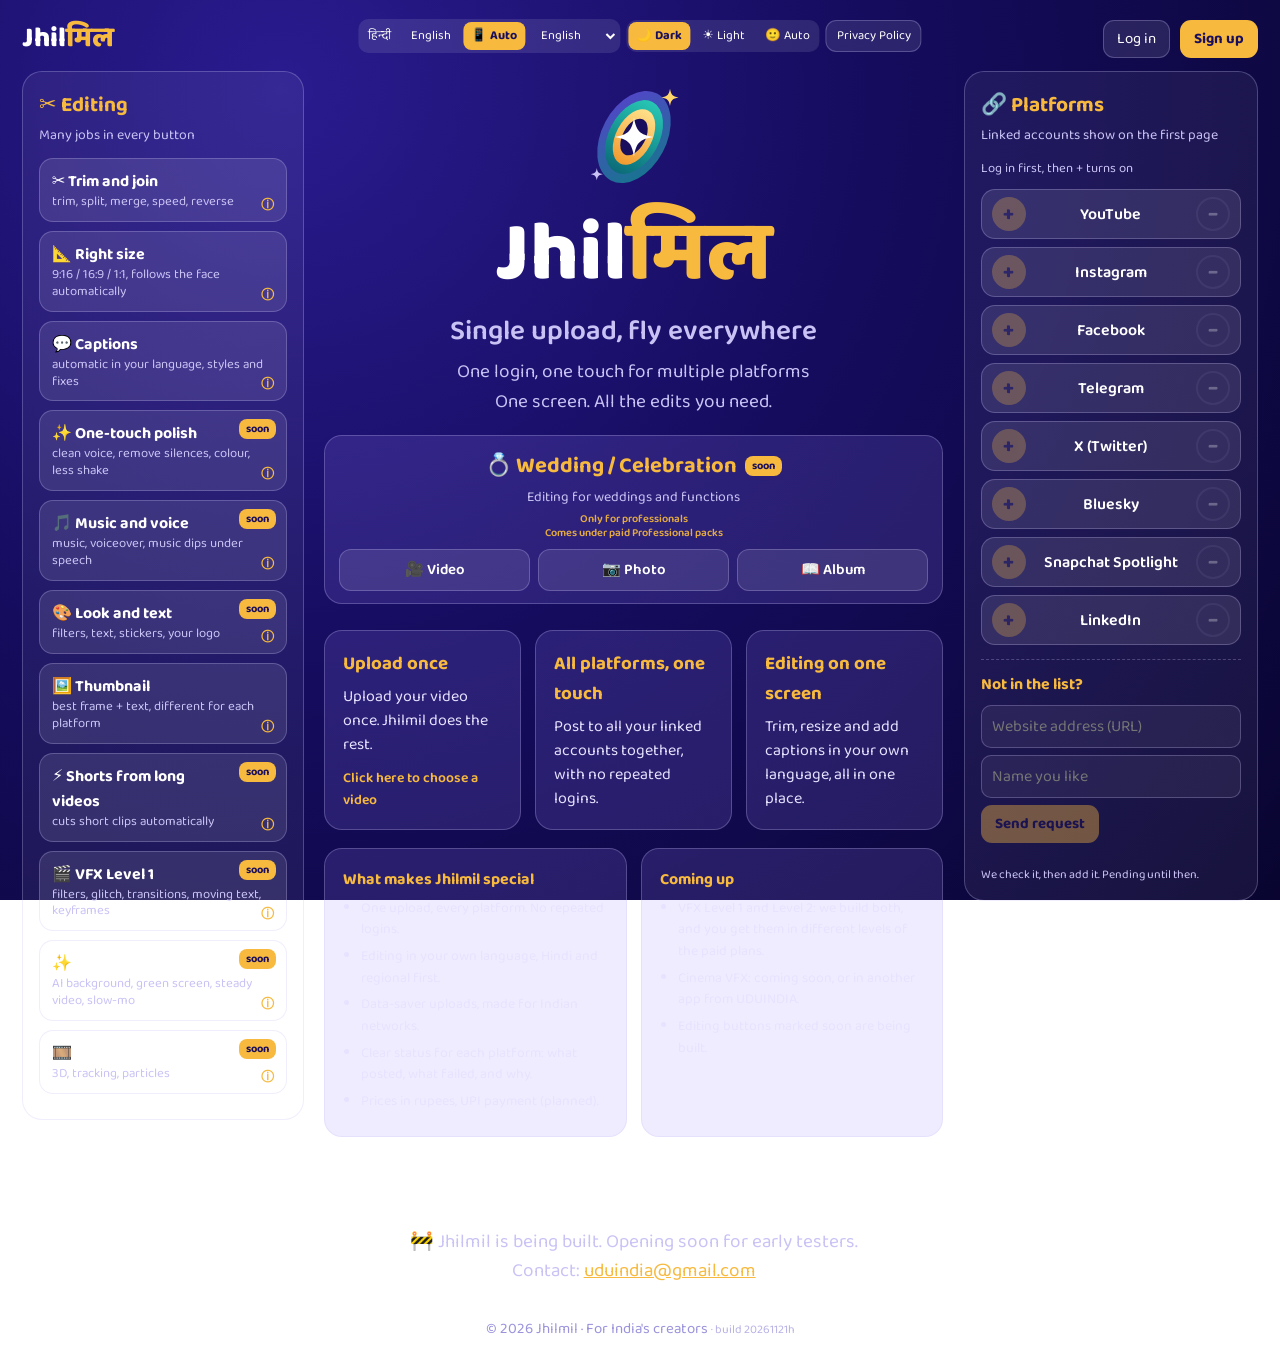
==== commit a6123d91: "Add files via upload" ====
--- a/index.html
+++ b/index.html
@@ -1,16 +1,16 @@
-<!doctype html><html lang="hi"><head><meta charset="utf-8"><meta name="viewport" content="width=device-width,initial-scale=1"><title>Jhilmil</title><meta name="description" content="Jhilmil: upload a video once, edit it, publish to all linked platforms in one touch."><link href="https://fonts.googleapis.com/css2?family=Baloo+2:wght@500;600;800&display=swap" rel="stylesheet"><link rel="stylesheet" href="style.css?v=20261121e"></head><body><div class="wrap">
+<!doctype html><html lang="hi"><head><meta charset="utf-8"><meta name="viewport" content="width=device-width,initial-scale=1"><title>Jhilmil</title><meta name="description" content="Jhilmil: upload a video once, edit it, publish to all linked platforms in one touch."><link href="https://fonts.googleapis.com/css2?family=Baloo+2:wght@500;600;800&display=swap" rel="stylesheet"><link rel="stylesheet" href="style.css?v=20261121h"></head><body><div class="wrap">
 <div class="top"><a class="brand" href="index.html">Jhil<span>मिल</span></a><div class="nv" id="nv"><a class="b" href="index.html" data-i="home">Home</a><button class="b" id="bk" data-i="back">Back</button><button class="b" id="fw" data-i="fwd">Forward</button></div><div class="sp"></div><span id="who"></span><button class="b" id="bl" data-i="login">Log in</button><button class="b pri" id="bs" data-i="signup">Sign up</button><button class="b" id="bo" data-i="logout" hidden>Log out</button></div>
 <div class="ctl"><div class="grp" role="group" aria-label="Language"><button data-lang-btn="hi">हिन्दी</button><button data-lang-btn="en">English</button><button data-lang-btn="auto" title="Auto: phone/browser language">📱 Auto</button><select id="mylang" aria-label="My language"></select></div><div class="grp" role="group" aria-label="Theme"><button data-theme-btn="dark" aria-pressed="true">🌙 Dark</button><button data-theme-btn="light">☀️ Light</button><button data-theme-btn="user">🙂 Auto</button></div><a class="b" href="privacy.html" data-i="privacy">Privacy Policy</a></div>
 <main class="stage">
 <aside class="panel" id="sh_ed" aria-label="Editing"><h2 data-i="ed_t">✂️ Editing</h2><p class="ps" data-i="ed_s">Many jobs in every button</p><button class="ed" data-ed="e1"><b>✂️ <span data-i="e1t">Trim and join</span></b><small data-i="e1d">trim, split, merge, speed, reverse</small><span class="inf" data-inf="e1" data-t="Trim and join" data-f="Trim|remove the start or end;Split|cut into two parts;Join|merge clips into one;Speed|faster or slower;Reverse|play backwards" tabindex="0" role="button" aria-label="info">ⓘ</span></button><button class="ed" data-ed="e2"><b>📐 <span data-i="e2t">Right size</span></b><small data-i="e2d">9:16 / 16:9 / 1:1, follows the face automatically</small><span class="inf" data-inf="e2" data-t="Right size" data-f="9:16|vertical, for Reels and Shorts;16:9|wide, for YouTube;1:1 and 4:5|post sizes;Per platform|the right size in one touch;Face follow|keeps the face in frame (later, with AI)" tabindex="0" role="button" aria-label="info">ⓘ</span></button><button class="ed" data-ed="e3"><b>💬 <span data-i="e3t">Captions</span></b><small data-i="e3d">automatic in your language, styles and fixes</small><span class="inf" data-inf="e3" data-t="Captions" data-f="Auto captions|text made from speech;Your language|Hindi and regional languages first;Style|choose colour, size and place;Fixes|tap a wrong word to correct it" tabindex="0" role="button" aria-label="info">ⓘ</span></button><button class="ed" data-ed="e4"><b>✨ <span data-i="e4t">One-touch polish</span></b><small data-i="e4d">clean voice, remove silences, colour, less shake</small><span class="sb" data-i="soonb">soon</span><span class="inf" data-inf="e4" data-t="One-touch polish" data-f="Clean voice|reduce noise;Remove silences|cut empty gaps;Colour and light|automatic balance;Less shake|steadier video" tabindex="0" role="button" aria-label="info">ⓘ</span></button><button class="ed" data-ed="e5"><b>🎵 <span data-i="e5t">Music and voice</span></b><small data-i="e5d">music, voiceover, music dips under speech</small><span class="sb" data-i="soonb">soon</span><span class="inf" data-inf="e5" data-t="Music and voice" data-f="Music|add music to your video;Voiceover|record your voice;Music dips|music lowers while you speak" tabindex="0" role="button" aria-label="info">ⓘ</span></button><button class="ed" data-ed="e6"><b>🎨 <span data-i="e6t">Look and text</span></b><small data-i="e6d">filters, text, stickers, your logo</small><span class="sb" data-i="soonb">soon</span><span class="inf" data-inf="e6" data-t="Look and text" data-f="Filters|colour looks;Text|add writing;Stickers|decorations;Your logo|as a watermark" tabindex="0" role="button" aria-label="info">ⓘ</span></button><button class="ed" data-ed="e7"><b>🖼️ <span data-i="e7t">Thumbnail</span></b><small data-i="e7d">best frame + text, different for each platform</small><span class="inf" data-inf="e7" data-t="Thumbnail" data-f="Best frame|picked automatically;Text|a title on the thumbnail;Per platform|a different one for each, in one go" tabindex="0" role="button" aria-label="info">ⓘ</span></button><button class="ed" data-ed="e8"><b>⚡ <span data-i="e8t">Shorts from long videos</span></b><small data-i="e8d">cuts short clips automatically</small><span class="sb" data-i="soonb">soon</span><span class="inf" data-inf="e8" data-t="Shorts from long videos" data-f="Auto clips|short parts from a long video;Ready for Shorts|9:16 with captions" tabindex="0" role="button" aria-label="info">ⓘ</span></button><button class="ed" data-ed="e9"><b>🎬 <span data-i="e9t">VFX Level 1</span></b><small data-i="e9d">filters, glitch, transitions, moving text, keyframes</small><span class="sb" data-i="soonb">soon</span><span class="inf" data-inf="e9" data-t="VFX Level 1" data-f="Look effects|filters, glow, glitch;Transitions|smooth changes between clips;Speed ramp|slow and fast in one clip;Moving text|animated titles;Keyframes|move, zoom and fade over time" tabindex="0" role="button" aria-label="info">ⓘ</span></button><button class="ed" data-ed="e10"><b>✨ <span data-i="e10t">VFX Level 2</span></b><small data-i="e10d">AI background, green screen, steady video, slow-mo</small><span class="sb" data-i="soonb">soon</span><span class="inf" data-inf="e10" data-t="VFX Level 2" data-f="Background|remove or replace with AI;Green screen|remove a green or blue backdrop;Steady video|less shake;Smooth slow-mo|extra frames made by AI;Sharper|clearer, larger video" tabindex="0" role="button" aria-label="info">ⓘ</span></button><button class="ed" data-ed="e11"><b>🎞️ <span data-i="e11t">Cinema VFX</span></b><small data-i="e11d">3D, tracking, particles</small><span class="sb" data-i="soonb">soon</span><span class="inf" data-inf="e11" data-t="Cinema VFX" data-f="3D and tracking|film-style work;Particles|fire, smoke, sparks;Coming soon|or in another app from UDUINDIA" tabindex="0" role="button" aria-label="info">ⓘ</span></button></aside>
-<section class="mid"><div class="hero"><svg width="120" height="120" viewBox="0 0 200 200" aria-label="Jhilmil logo"><defs><linearGradient id="ga" x1="0" y1="0" x2="1" y2="1"><stop offset="0" stop-color="#5B3FD0"/><stop offset="1" stop-color="#0E7C86"/></linearGradient><linearGradient id="gb" x1="0" y1="0" x2="0" y2="1"><stop offset="0" stop-color="#27C6B3"/><stop offset="1" stop-color="#0B6B78"/></linearGradient><linearGradient id="gc" x1="0" y1="0" x2="0" y2="1"><stop offset="0" stop-color="#FFE08A"/><stop offset="1" stop-color="#F29A2E"/></linearGradient></defs><g transform="rotate(28 100 100)"><ellipse cx="100" cy="100" rx="54" ry="82" fill="url(#ga)"/><ellipse cx="100" cy="100" rx="42" ry="66" fill="url(#gb)"/><ellipse cx="100" cy="100" rx="30" ry="50" fill="url(#gc)"/><ellipse cx="100" cy="100" rx="19" ry="33" fill="#1A0F5C"/></g><path transform="translate(100 100) scale(0.95)" d="M0 -34 C4 -10 10 -4 34 0 C10 4 4 10 0 34 C-4 10 -10 4 -34 0 C-10 -4 -4 -10 0 -34 Z" fill="#fff"/><path transform="translate(160 34) scale(0.42)" d="M0 -34 C4 -10 10 -4 34 0 C10 4 4 10 0 34 C-4 10 -10 4 -34 0 C-10 -4 -4 -10 0 -34 Z" fill="#FFD66B"/><path transform="translate(38 162) scale(0.3)" d="M0 -34 C4 -10 10 -4 34 0 C10 4 4 10 0 34 C-4 10 -10 4 -34 0 C-10 -4 -4 -10 0 -34 Z" fill="#C9C3F5"/></svg><h1>Jhil<span class="g">मिल</span></h1><p class="tag" data-i="tag">Single upload, everywhere</p><p class="sub"><span data-i="l1">One login, one touch for multiple platforms</span><br><span data-i="l2">One screen. All the edits you need.</span></p></div>
-<div class="wed" id="wed"><div class="wh"><b data-i="wd_t">💍 Wedding / Celebration</b><span class="sb2" data-i="soonb">soon</span></div><p class="ws" data-i="wd_s">Editing for weddings and functions</p><div class="wc"><button type="button" class="wb" data-wd="v" data-i="wd_v">🎥 Video</button><button type="button" class="wb" data-wd="p" data-i="wd_p">📷 Photo</button><button type="button" class="wb" data-wd="a" data-i="wd_a">📖 Album</button></div></div><div class="cards"><div class="card up" id="up" tabindex="0" role="button"><h3 data-i="c1t">Upload once</h3><p data-i="c1p">Upload your video once. Jhilmil does the rest.</p><span class="hint" data-i="c1h">Click here to choose a video</span></div><div class="card"><h3 data-i="c2t">All platforms, one touch</h3><p data-i="c2p">Post to all your linked accounts together, with no repeated logins.</p></div><div class="card"><h3 data-i="c3t">Editing on one screen</h3><p data-i="c3p">Trim, resize and add captions in your own language, all in one place.</p></div></div>
+<section class="mid"><div class="hero"><svg width="120" height="120" viewBox="0 0 200 200" aria-label="Jhilmil logo"><defs><linearGradient id="ga" x1="0" y1="0" x2="1" y2="1"><stop offset="0" stop-color="#5B3FD0"/><stop offset="1" stop-color="#0E7C86"/></linearGradient><linearGradient id="gb" x1="0" y1="0" x2="0" y2="1"><stop offset="0" stop-color="#27C6B3"/><stop offset="1" stop-color="#0B6B78"/></linearGradient><linearGradient id="gc" x1="0" y1="0" x2="0" y2="1"><stop offset="0" stop-color="#FFE08A"/><stop offset="1" stop-color="#F29A2E"/></linearGradient></defs><g transform="rotate(28 100 100)"><ellipse cx="100" cy="100" rx="54" ry="82" fill="url(#ga)"/><ellipse cx="100" cy="100" rx="42" ry="66" fill="url(#gb)"/><ellipse cx="100" cy="100" rx="30" ry="50" fill="url(#gc)"/><ellipse cx="100" cy="100" rx="19" ry="33" fill="#1A0F5C"/></g><path transform="translate(100 100) scale(0.95)" d="M0 -34 C4 -10 10 -4 34 0 C10 4 4 10 0 34 C-4 10 -10 4 -34 0 C-10 -4 -4 -10 0 -34 Z" fill="#fff"/><path transform="translate(160 34) scale(0.42)" d="M0 -34 C4 -10 10 -4 34 0 C10 4 4 10 0 34 C-4 10 -10 4 -34 0 C-10 -4 -4 -10 0 -34 Z" fill="#FFD66B"/><path transform="translate(38 162) scale(0.3)" d="M0 -34 C4 -10 10 -4 34 0 C10 4 4 10 0 34 C-4 10 -10 4 -34 0 C-10 -4 -4 -10 0 -34 Z" fill="#C9C3F5"/></svg><h1>Jhil<span class="g">मिल</span></h1><p class="tag" data-i="tag">Single upload, fly everywhere</p><p class="sub"><span data-i="l1">One login, one touch for multiple platforms</span><br><span data-i="l2">One screen. All the edits you need.</span></p></div>
+<div class="wed" id="wed"><div class="wh"><b data-i="wd_t">💍 Wedding / Celebration</b><span class="sb2" data-i="soonb">soon</span></div><p class="ws" data-i="wd_s">Editing for weddings and functions</p><p class="wpro"><span data-i="wd_pr1">Only for professionals</span><br><span data-i="wd_pr2">Comes under paid Professional packs</span></p><div class="wc"><button type="button" class="wb" data-wd="v" data-i="wd_v">🎥 Video</button><button type="button" class="wb" data-wd="p" data-i="wd_p">📷 Photo</button><button type="button" class="wb" data-wd="a" data-i="wd_a">📖 Album</button></div></div><div class="cards"><div class="card up" id="up" tabindex="0" role="button"><h3 data-i="c1t">Upload once</h3><p data-i="c1p">Upload your video once. Jhilmil does the rest.</p><span class="hint" data-i="c1h">Click here to choose a video</span></div><div class="card"><h3 data-i="c2t">All platforms, one touch</h3><p data-i="c2p">Post to all your linked accounts together, with no repeated logins.</p></div><div class="card"><h3 data-i="c3t">Editing on one screen</h3><p data-i="c3p">Trim, resize and add captions in your own language, all in one place.</p></div></div>
 <div class="cards hl"><div class="card"><h3 data-i="hl_t">What makes Jhilmil special</h3><ul><li data-i="hl1">One upload, every platform. No repeated logins.</li><li data-i="hl2">Editing in your own language, Hindi and regional first.</li><li data-i="hl3">Data-saver uploads, made for Indian networks.</li><li data-i="hl4">Clear status for each platform: what posted, what failed, and why.</li><li data-i="hl5">Prices in rupees, UPI payment (planned).</li></ul></div><div class="card"><h3 data-i="up_t">Coming up</h3><ul><li data-i="up1">VFX Level 1 and Level 2: we build both, and you get them in different levels of the paid plans.</li><li data-i="up2">Cinema VFX: coming soon, or in another app from UDUINDIA.</li><li data-i="up3">Editing buttons marked soon are being built.</li></ul></div></div><p class="note2" data-i="hl_note">Everything here is planned. The app is still being built.</p><input type="file" id="vf" accept="video/*" hidden><p id="upmsg" aria-live="polite"></p>
 <p class="sub"><span data-i="soon">🚧 Jhilmil is being built. Opening soon for early testers.</span><br><span data-i="contact">Contact</span>: <a href="mailto:uduindia@gmail.com">uduindia@gmail.com</a></p></section>
 <aside class="panel" id="sh_pl" aria-label="Platforms"><h2 data-i="pl_t">🔗 Platforms</h2><p class="ps" data-i="pl_s">Linked accounts show on the first page</p><p class="lock" id="lock" data-i="pl_lock">Log in first, then + turns on</p><div class="pl" data-pl="YouTube"><button class="pm pa" aria-label="add YouTube">+</button><div class="nm">YouTube<i hidden data-i="on">linked</i></div><button class="pm mi pr" aria-label="remove YouTube" disabled>−</button></div><div class="pl" data-pl="Instagram"><button class="pm pa" aria-label="add Instagram">+</button><div class="nm">Instagram<i hidden data-i="on">linked</i></div><button class="pm mi pr" aria-label="remove Instagram" disabled>−</button></div><div class="pl" data-pl="Facebook"><button class="pm pa" aria-label="add Facebook">+</button><div class="nm">Facebook<i hidden data-i="on">linked</i></div><button class="pm mi pr" aria-label="remove Facebook" disabled>−</button></div><div class="pl" data-pl="Telegram"><button class="pm pa" aria-label="add Telegram">+</button><div class="nm">Telegram<i hidden data-i="on">linked</i></div><button class="pm mi pr" aria-label="remove Telegram" disabled>−</button></div><div class="pl" data-pl="X (Twitter)"><button class="pm pa" aria-label="add X (Twitter)">+</button><div class="nm">X (Twitter)<i hidden data-i="on">linked</i></div><button class="pm mi pr" aria-label="remove X (Twitter)" disabled>−</button></div><div class="pl" data-pl="Bluesky"><button class="pm pa" aria-label="add Bluesky">+</button><div class="nm">Bluesky<i hidden data-i="on">linked</i></div><button class="pm mi pr" aria-label="remove Bluesky" disabled>−</button></div><div class="pl" data-pl="Snapchat Spotlight"><button class="pm pa" aria-label="add Snapchat Spotlight">+</button><div class="nm">Snapchat Spotlight<i hidden data-i="on">linked</i></div><button class="pm mi pr" aria-label="remove Snapchat Spotlight" disabled>−</button></div><div class="pl" data-pl="LinkedIn"><button class="pm pa" aria-label="add LinkedIn">+</button><div class="nm">LinkedIn<i hidden data-i="on">linked</i></div><button class="pm mi pr" aria-label="remove LinkedIn" disabled>−</button></div>
 <div class="req"><h3 data-i="req_t">Not in the list?</h3><input type="text" id="ru" placeholder="Website address (URL)" data-keep="ru" inputmode="url" autocomplete="off"><input type="text" id="rn" placeholder="Name you like" data-keep="rn" autocomplete="off"><button class="b pri" id="rb" data-i="req_b" disabled>Send request</button><p class="err" id="re"></p><p class="note2" data-i="req_note">We check it, then add it. Pending until then.</p><div id="rl"></div></div></aside>
 </main>
-<footer>© 2026 Jhilmil · <span data-i="foot">For India's creators</span> <small class="bld">· build 20261121e</small></footer></div>
+<footer>© 2026 Jhilmil · <span data-i="foot">For India's creators</span> <small class="bld">· build 20261121h</small></footer></div>
 <nav class="bbar" id="bbar" aria-label="Menu"><button type="button" id="bed" data-sheet="ed" aria-expanded="false"><span data-i="ed_t">✂️ Editing</span></button><button type="button" id="bpl" data-sheet="pl" aria-expanded="false"><span data-i="pl_t">🔗 Platforms</span></button></nav><dialog id="dg"><h2 id="dt"></h2><button class="b gbtn" id="dgo" data-i="m_g">Continue with Google</button><label id="lc"><input type="checkbox" id="c1" data-keep="c1"><span><span data-i="m_consent">I have read the Privacy Policy and I agree</span> (<a href="privacy.html" target="_blank" rel="noopener" data-i="m_policy">Read the Privacy Policy</a>)</span></label><label id="ll"><input type="checkbox" id="c2" data-keep="c2"><span data-i="m_learn">(optional) Let Jhilmil learn from my videos to give better suggestions</span></label><div id="ln"><input type="text" id="nm" data-keep="nm" autocomplete="name"></div><p class="lock" data-i="m_note">This is a demo. Real Google login comes with the app.</p><button class="b" id="dc" data-i="m_close">Close</button></dialog>
 <div id="tip" role="tooltip" hidden></div><div id="toast" role="status"></div>
-<script src="i18n.js?v=20261121e"></script><script src="app.js?v=20261121e"></script></body></html>+<script src="i18n.js?v=20261121h"></script><script src="app.js?v=20261121h"></script></body></html>
--- a/style.css
+++ b/style.css
@@ -100,3 +100,8 @@
 @media(max-width:599px) and (max-height:820px){.wed{margin-top:4px;padding:5px 8px}.wed .ws{display:none}}
 @media(max-width:599px) and (max-height:700px){.hero h1{font-size:30px}.tag{font-size:14px}.sub{font-size:11px;line-height:1.3}.card{padding:3px 7px}.card h3,.card .hint{font-size:12px}.card p{font-size:10.5px;line-height:1.2}.hl ul{font-size:10px;line-height:1.2}.hl h3{font-size:12px}.cards{gap:2px;margin-top:3px}.hl{margin-top:2px}.wed{padding:4px 8px}.wb{padding:4px 2px;font-size:12.5px}.ctl{margin:2px 0}.mid .sub:last-child{margin-top:2px}footer{margin:2px 0 0}.pl{padding:2px 8px;margin-bottom:3px}.pm{width:26px;height:26px}.req{margin-top:5px;padding-top:5px}.req .note2{display:none}.ed{padding:4px 9px;margin-bottom:3px}.panel .ps{display:none}}
 [hidden]{display:none!important}
+/* build 20261121g */
+.wed .wpro{margin:-4px 0 8px;font-size:11px;line-height:1.3;color:var(--ac);font-weight:600;opacity:.9}
+@media(max-width:599px){.wed .wpro{margin:0 0 4px;font-size:10px;line-height:1.2}}
+@media(min-width:600px){.ctl{gap:6px;margin:8px 0}.ctl .grp{padding:2px;border-radius:10px}.ctl .grp button,.ctl .grp select{font-size:12.5px;padding:4px 8px;border-radius:8px}.ctl .b{font-size:12.5px;padding:5px 10px}.ctl{justify-content:center}}
+@media(min-width:1040px){.wrap{position:relative}.ctl{position:absolute;top:19px;left:50%;transform:translateX(-50%);margin:0;flex-wrap:nowrap;z-index:5}}
